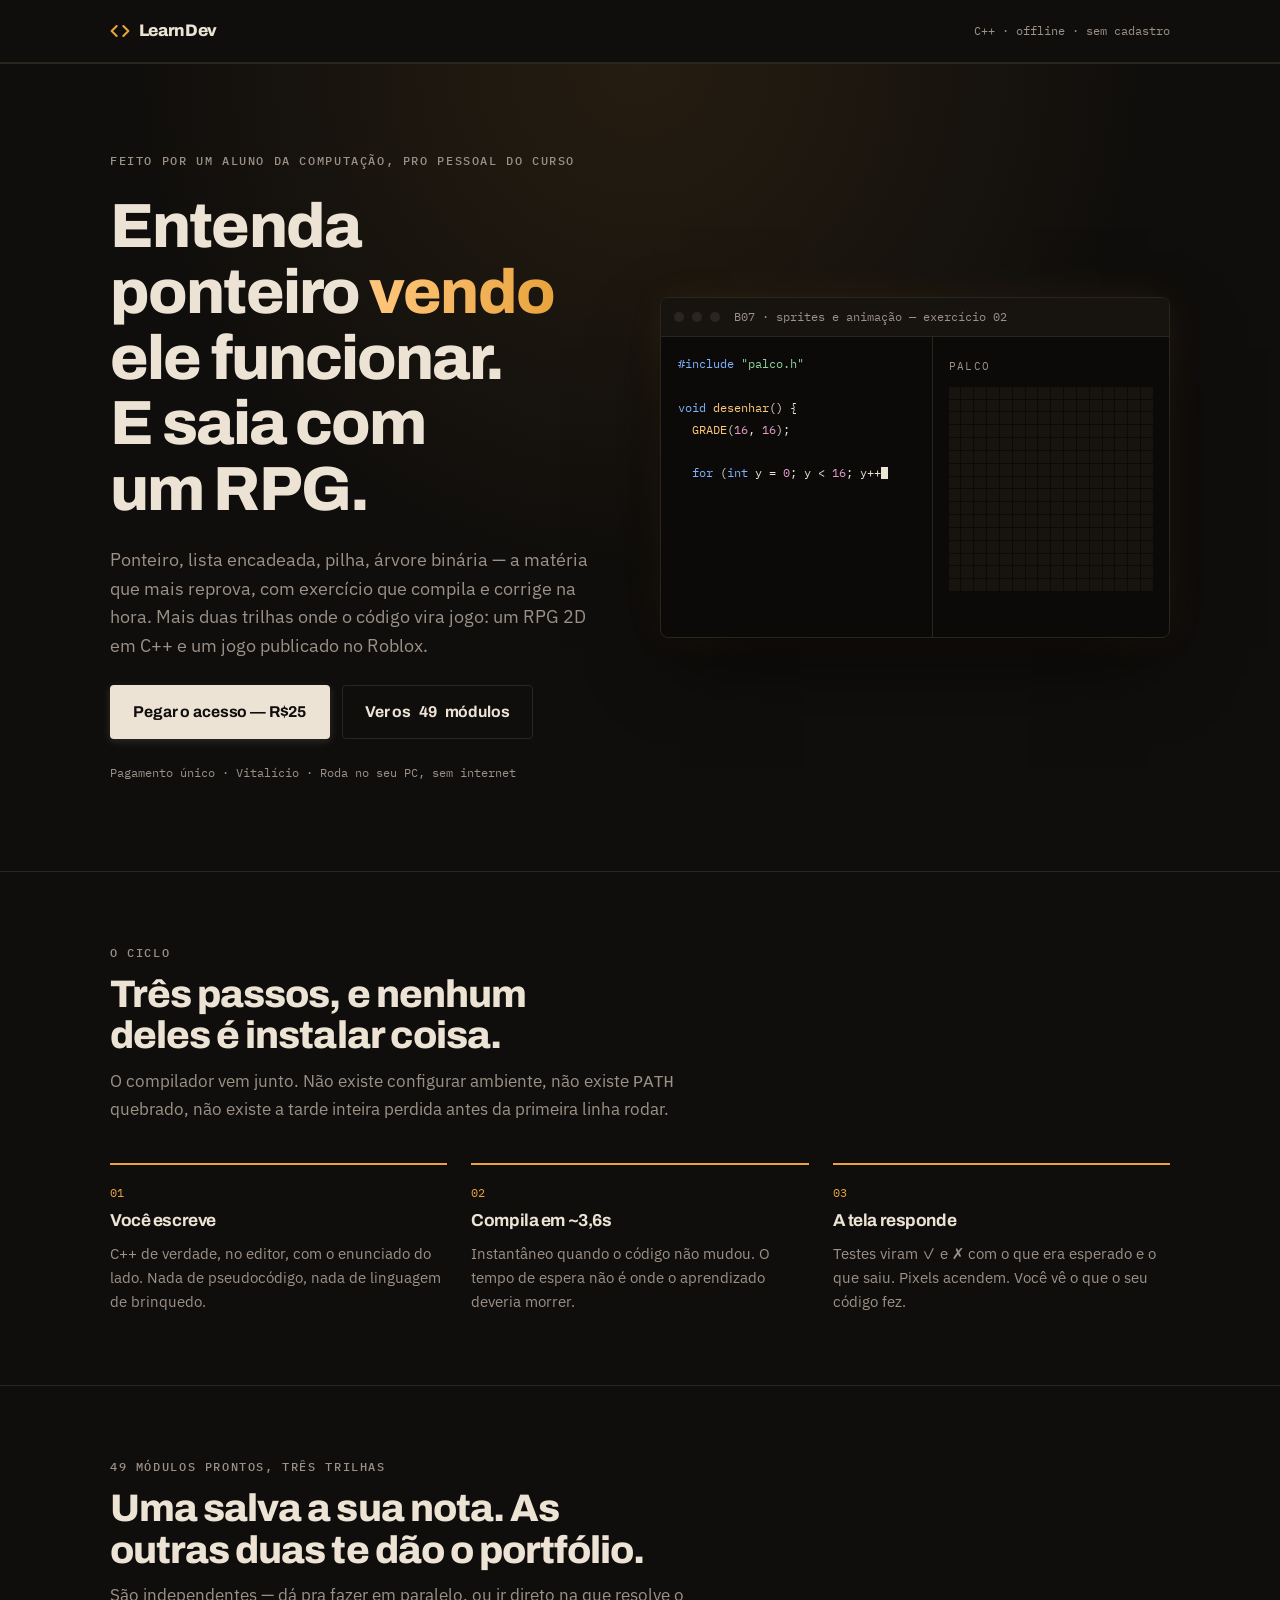
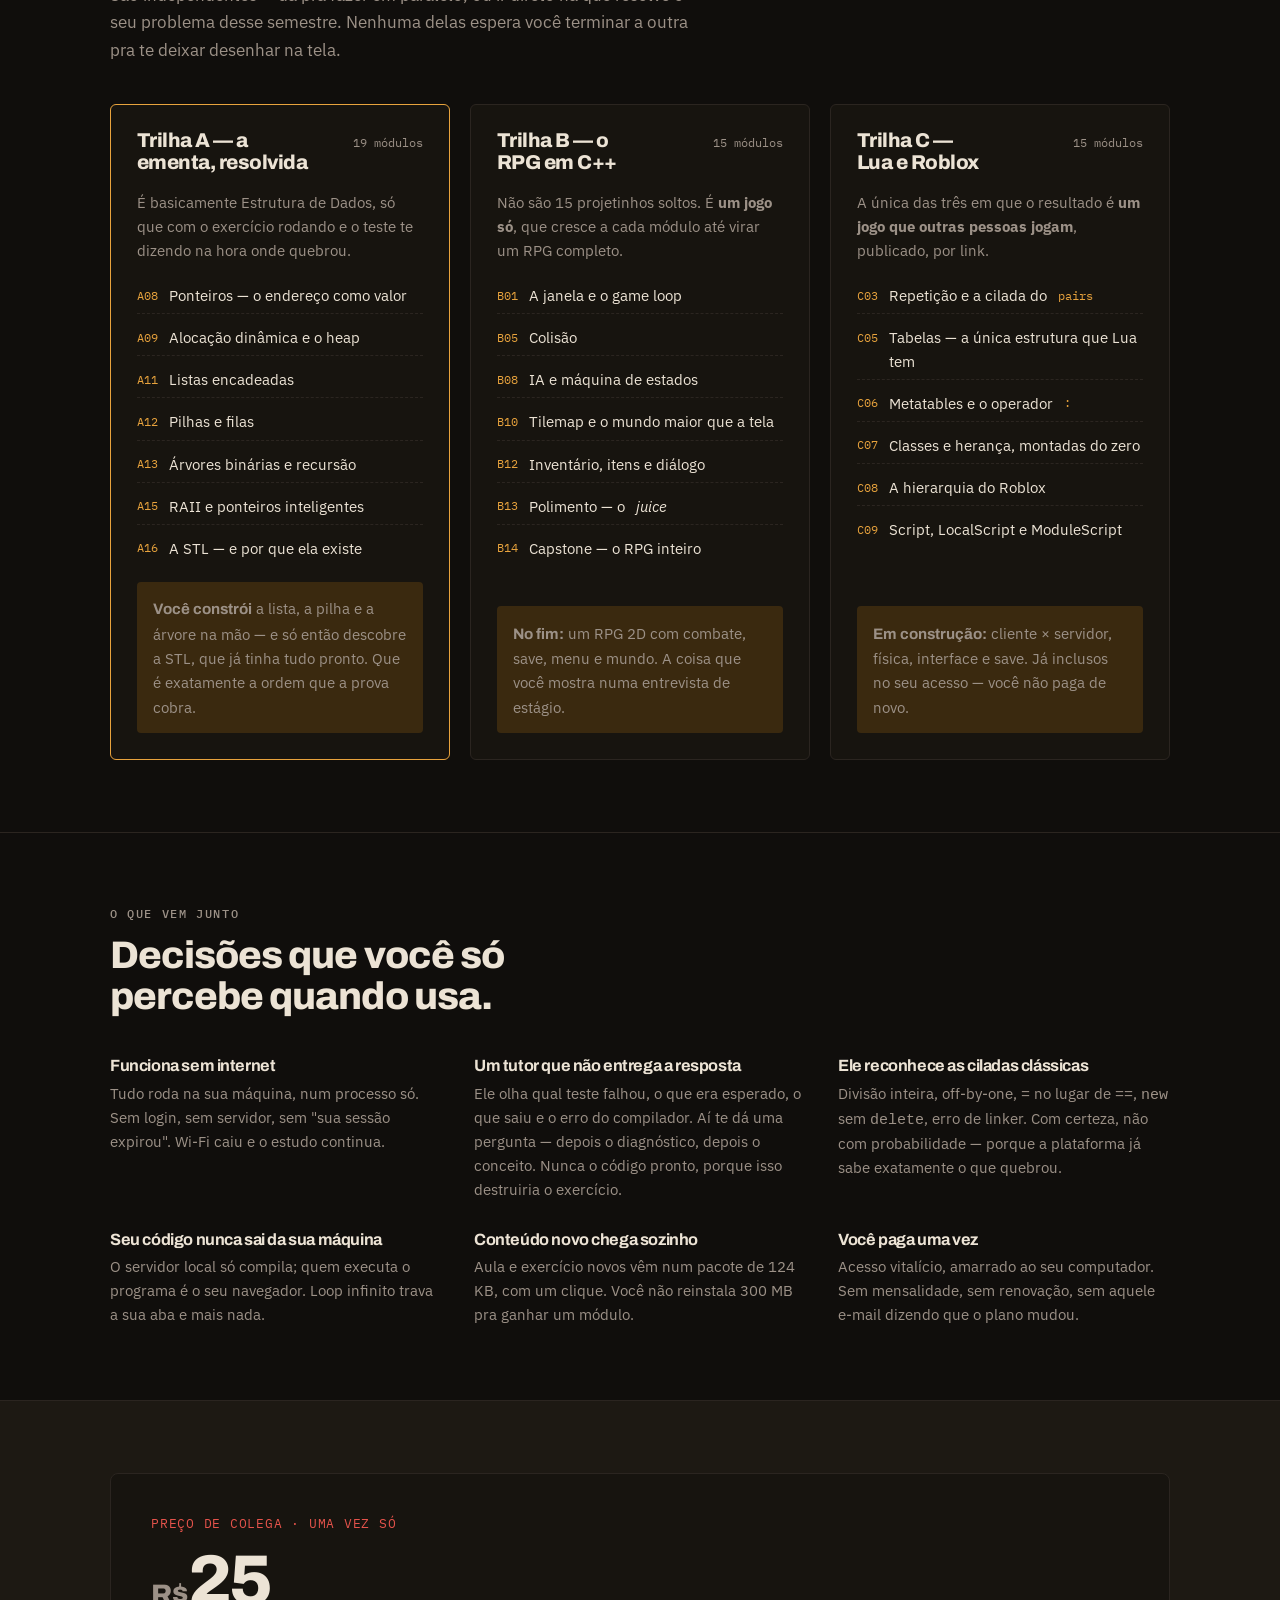
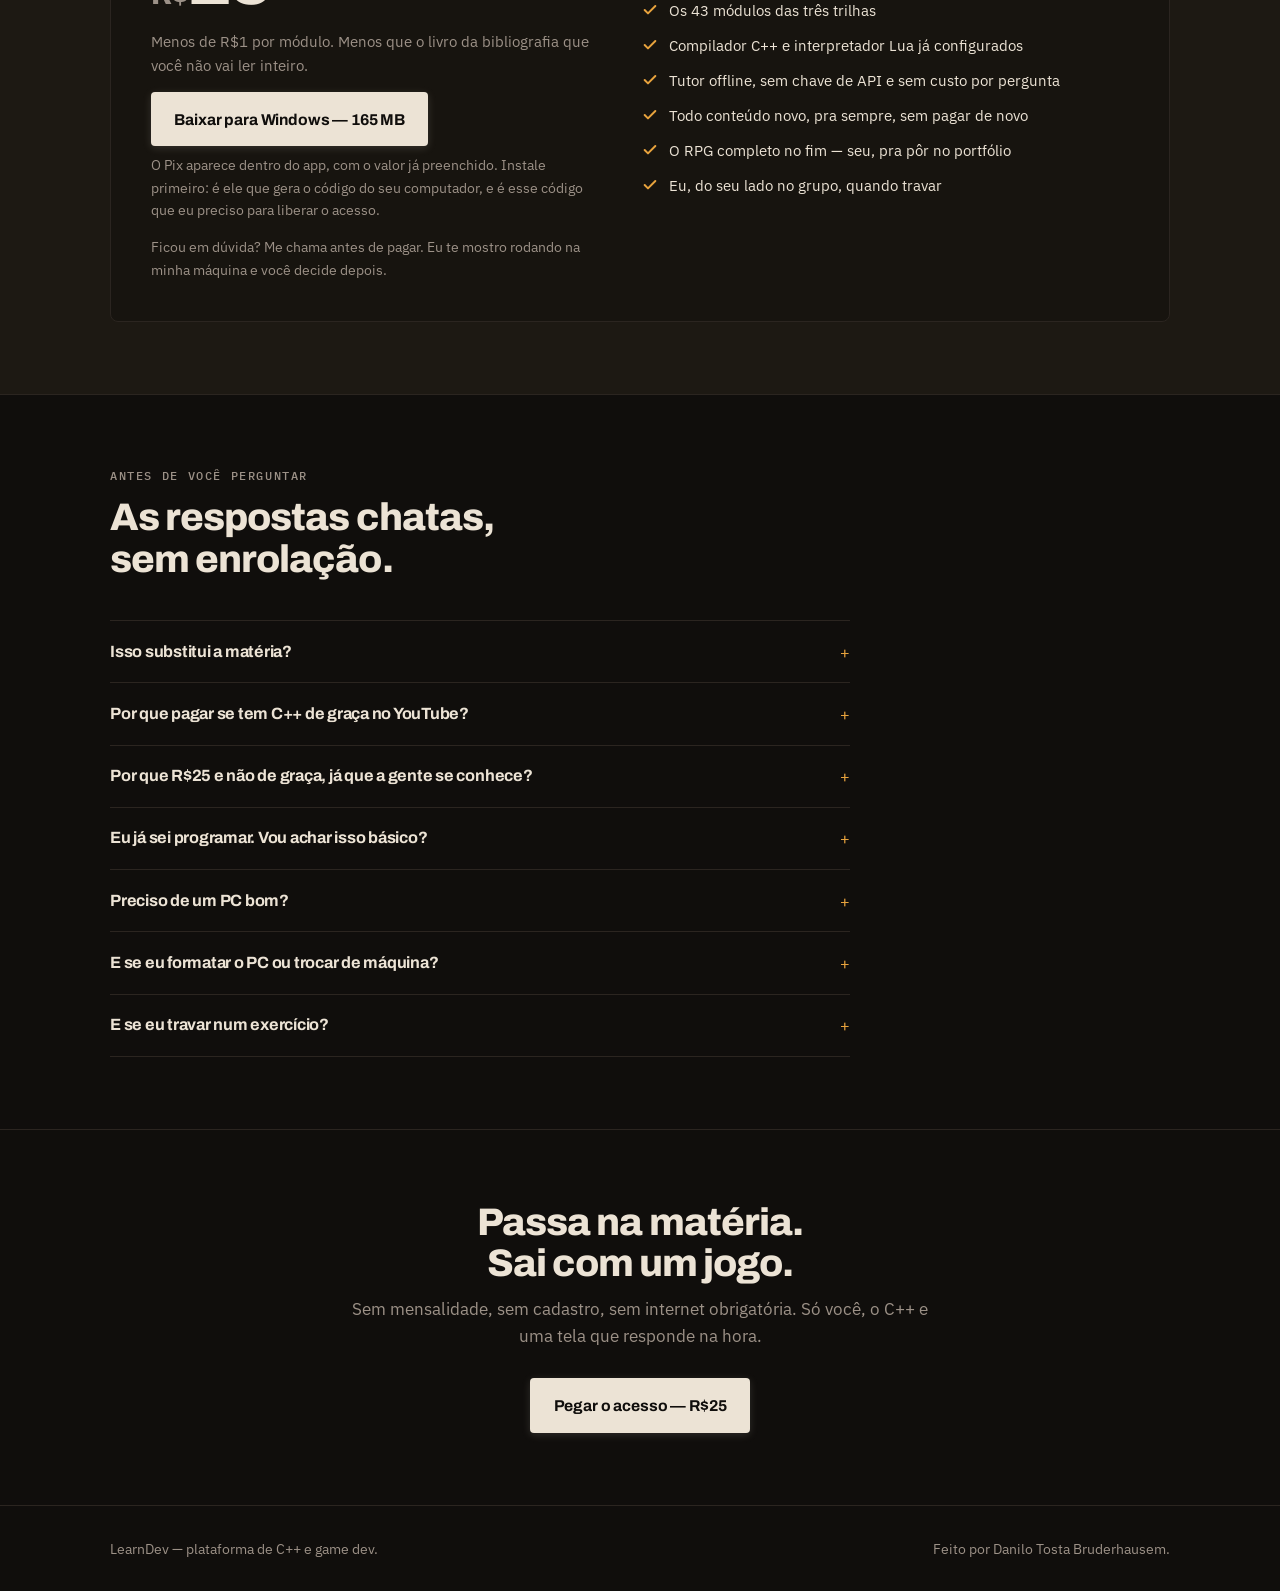
==== index.html @ 277e426b "Conteudo 2026.08.27.1833" ====
<!doctype html>
<html lang="pt-BR">
<head>
<meta charset="utf-8">
<meta name="viewport" content="width=device-width, initial-scale=1">
<meta name="description" content="LearnDev — 49 módulos de C++, game dev e Roblox com exercício que compila e corrige na hora. Roda offline, pagamento único.">
<meta property="og:title" content="LearnDev — C++ que responde na tela">
<meta property="og:description" content="Ponteiro, lista encadeada e árvore com o teste corrigindo na hora. E duas trilhas onde o código vira jogo.">
<meta property="og:type" content="website">
<link rel="icon" href="data:image/svg+xml,<svg xmlns='http://www.w3.org/2000/svg' viewBox='0 0 24 24' fill='none' stroke='%23E8A33D' stroke-width='2.5' stroke-linecap='round' stroke-linejoin='round'><polyline points='16 18 22 12 16 6'/><polyline points='8 6 2 12 8 18'/></svg>">
<title>LearnDev</title>
<link rel="stylesheet" href="https://fonts.googleapis.com/css2?family=Archivo:wght@600;700;800&family=IBM+Plex+Mono:wght@400;500&family=IBM+Plex+Sans:wght@400;500;600&display=swap">

<style>
  :root {
    --ground:      #100E0C;
    --surface:     #17140F;
    --surface-alt: #1D1913;
    --line:        #2B2520;
    --ink:         #ECE3D5;
    --ink-soft:    #9C9187;
    --accent:      #E8A33D;
    --accent-soft: #3A290F;
    --ember:       #E5534B;

    /* A tela é tela nos dois temas — como um bloco de código. */
    --screen:      #0C0A09;
    --screen-2:    #17140F;
    --screen-line: #2B2520;
    --screen-ink:  #ECE3D5;
    --screen-dim:  #9C9187;

    --sans: "IBM Plex Sans", ui-sans-serif, system-ui, -apple-system, sans-serif;
    --display: "Archivo", "IBM Plex Sans", ui-sans-serif, system-ui, sans-serif;
    --mono: "IBM Plex Mono", ui-monospace, "SF Mono", Menlo, Consolas, monospace;

    --pad: clamp(1.25rem, 4vw, 2.5rem);
    --wrap: 1140px;
  }

  * { box-sizing: border-box; }

  body {
    margin: 0;
    background: var(--ground);
    color: var(--ink);
    font-family: var(--sans);
    font-size: 17px;
    line-height: 1.6;
    -webkit-font-smoothing: antialiased;
  }

  .wrap {
    width: 100%;
    max-width: var(--wrap);
    margin-inline: auto;
    padding-inline: var(--pad);
  }

  h1, h2, h3 {
    font-family: var(--display);
    font-weight: 800;
    letter-spacing: -0.025em;
    text-wrap: balance;
    margin: 0;
    line-height: 1.08;
  }

  p { margin: 0; }

  a { color: inherit; }

  .eyebrow {
    font-family: var(--mono);
    font-size: 0.72rem;
    font-weight: 500;
    letter-spacing: 0.14em;
    text-transform: uppercase;
    color: var(--ink-soft);
  }

  /* ---------- topo ---------- */

  .topo {
    border-bottom: 1px solid var(--line);
    background: var(--ground);
  }
  .topo .wrap {
    display: flex;
    align-items: center;
    justify-content: space-between;
    gap: 1rem;
    padding-block: 1.1rem;
  }
  .marca {
    display: flex;
    align-items: center;
    gap: 0.55rem;
    font-family: var(--display);
    font-weight: 800;
    font-size: 1.05rem;
    letter-spacing: -0.02em;
    text-decoration: none;
  }
  .marca svg { color: var(--accent); flex: none; }
  .topo-nota {
    font-family: var(--mono);
    font-size: 0.75rem;
    color: var(--ink-soft);
  }

  /* ---------- hero ---------- */

  .hero .wrap {
    position: relative;
    z-index: 1;
    display: grid;
    grid-template-columns: minmax(0, 1fr) minmax(0, 1.05fr);
    gap: clamp(2rem, 5vw, 4rem);
    align-items: center;
    padding-block: clamp(3rem, 7vw, 5.5rem);
  }

  .hero-texto { display: flex; flex-direction: column; gap: 1.5rem; }

  .hero {
    position: relative;
    overflow: hidden;
  }
  .hero::before {
    content: '';
    position: absolute;
    top: 0;
    left: 50%;
    transform: translate(-50%, -50%);
    width: 1200px;
    height: 1200px;
    background: radial-gradient(circle, color-mix(in srgb, var(--accent) 10%, transparent) 0%, transparent 60%);
    z-index: 0;
    pointer-events: none;
  }

  .hero h1 {
    font-size: clamp(2.4rem, 5.6vw, 3.9rem);
    line-height: 1.05;
    letter-spacing: -0.03em;
  }
  .hero h1 em {
    font-style: normal;
    background: linear-gradient(to right, #ffc77d, var(--accent));
    -webkit-background-clip: text;
    -webkit-text-fill-color: transparent;
  }
  .hero-sub {
    font-size: 1.12rem;
    color: var(--ink-soft);
    max-width: 46ch;
  }

  .acoes { display: flex; flex-wrap: wrap; gap: 0.75rem; align-items: center; }

  .botao {
    display: inline-flex;
    align-items: center;
    gap: 0.5rem;
    padding: 0.85rem 1.4rem;
    border-radius: 4px;
    border: 1px solid transparent;
    font-family: var(--display);
    font-weight: 700;
    font-size: 0.98rem;
    letter-spacing: -0.01em;
    text-decoration: none;
    cursor: pointer;
    transition: transform 120ms ease, background 120ms ease, border-color 120ms ease;
  }
  .botao:hover { transform: translateY(-1px); }
  .botao:focus-visible { outline: 2px solid var(--accent); outline-offset: 3px; }

  .botao-cheio { 
    background: var(--ink); 
    color: var(--ground); 
    box-shadow: 0 2px 8px color-mix(in srgb, var(--ink) 15%, transparent);
  }
  .botao-cheio:hover { 
    background: var(--accent); 
    color: #fff; 
    box-shadow: 0 6px 20px color-mix(in srgb, var(--accent) 35%, transparent);
    transform: translateY(-2px); 
  }

  .botao-vazio { border-color: var(--line); color: var(--ink); background: transparent; }
  .botao-vazio:hover { border-color: var(--accent); color: var(--accent); }

  .selo {
    font-family: var(--mono);
    font-size: 0.78rem;
    color: var(--ink-soft);
  }

  /* ---------- a tela ---------- */

  .tela {
    background: var(--screen);
    border: 1px solid var(--screen-line);
    border-radius: 8px;
    overflow: hidden;
    box-shadow: 0 30px 80px -20px rgba(0, 0, 0, 0.8), 0 0 40px -10px color-mix(in srgb, var(--accent) 15%, transparent);
  }
  .tela-barra {
    display: flex;
    align-items: center;
    gap: 0.5rem;
    padding: 0.6rem 0.85rem;
    border-bottom: 1px solid var(--screen-line);
    background: var(--screen-2);
  }
  .bolinha { width: 10px; height: 10px; border-radius: 50%; background: var(--screen-line); }
  .tela-nome {
    margin-left: 0.35rem;
    font-family: var(--mono);
    font-size: 0.74rem;
    color: var(--screen-dim);
  }

  .tela-corpo {
    display: grid;
    grid-template-columns: minmax(0, 1.15fr) minmax(0, 1fr);
  }
  .painel-codigo {
    padding: 1rem 1.1rem;
    border-right: 1px solid var(--screen-line);
    min-height: 300px;
  }
  #codigo {
    margin: 0;
    font-family: var(--mono);
    font-size: 0.78rem;
    line-height: 1.75;
    color: var(--screen-ink);
    white-space: pre-wrap;
    word-break: break-word;
  }
  #codigo .kw  { color: #7FB3FF; }
  #codigo .fn  { color: #FFC97A; }
  #codigo .str { color: #8FD69B; }
  #codigo .cm  { color: var(--screen-dim); }
  #codigo .num { color: #E39BC9; }

  .cursor {
    display: inline-block;
    width: 7px;
    height: 1em;
    vertical-align: -0.15em;
    background: var(--screen-ink);
    animation: pisca 1s steps(2) infinite;
  }
  @keyframes pisca { 0%, 50% { opacity: 1; } 50.1%, 100% { opacity: 0; } }

  .painel-palco {
    padding: 1rem;
    display: flex;
    flex-direction: column;
    gap: 0.7rem;
    align-items: center;
    justify-content: center;
  }
  .palco-rotulo {
    font-family: var(--mono);
    font-size: 0.68rem;
    letter-spacing: 0.12em;
    text-transform: uppercase;
    color: var(--screen-dim);
    align-self: flex-start;
  }
  #grade {
    display: grid;
    grid-template-columns: repeat(16, 1fr);
    gap: 1px;
    width: 100%;
    max-width: 232px;
    aspect-ratio: 1;
  }
  #grade i {
    background: var(--screen-2);
    border-radius: 1px;
    transition: background 180ms ease;
  }
  .status {
    align-self: flex-start;
    font-family: var(--mono);
    font-size: 0.72rem;
    color: var(--screen-dim);
    min-height: 1.2em;
  }
  .status b { color: #8FD69B; font-weight: 500; }

  /* ---------- seções ---------- */

  section { border-top: 1px solid var(--line); }
  .bloco { padding-block: clamp(3rem, 6vw, 4.5rem); }
  .cabeca { display: flex; flex-direction: column; gap: 0.7rem; max-width: 60ch; margin-bottom: 2.5rem; }
  .cabeca h2 { font-size: clamp(1.7rem, 3.4vw, 2.4rem); }
  .cabeca p { color: var(--ink-soft); }

  /* passos — é uma sequência de verdade, por isso numerada */
  .passos {
    display: grid;
    grid-template-columns: repeat(auto-fit, minmax(230px, 1fr));
    gap: 1.5rem;
    counter-reset: passo;
  }
  .passo {
    display: flex;
    flex-direction: column;
    gap: 0.6rem;
    padding-top: 1.1rem;
    border-top: 2px solid var(--accent);
  }
  .passo::before {
    counter-increment: passo;
    content: counter(passo, decimal-leading-zero);
    font-family: var(--mono);
    font-size: 0.78rem;
    color: var(--accent);
  }
  .passo h3 { font-size: 1.08rem; font-weight: 700; }
  .passo p { color: var(--ink-soft); font-size: 0.95rem; }

  /* trilhas */
  .trilhas { display: grid; grid-template-columns: repeat(auto-fit, minmax(300px, 1fr)); gap: 1.25rem; }
  .trilha {
    background: var(--surface);
    border: 1px solid var(--line);
    border-radius: 6px;
    padding: 1.6rem;
    display: flex;
    flex-direction: column;
    gap: 1rem;
  }
  .trilha.destaque { border-color: var(--accent); }
  .trilha-topo { display: flex; align-items: baseline; justify-content: space-between; gap: 1rem; }
  .trilha h3 { font-size: 1.25rem; }
  .trilha-conta { font-family: var(--mono); font-size: 0.76rem; color: var(--ink-soft); white-space: nowrap; }
  .trilha > p { color: var(--ink-soft); font-size: 0.95rem; }
  .modulos { list-style: none; margin: 0; padding: 0; display: flex; flex-direction: column; gap: 0.4rem; }
  .modulos li {
    display: flex;
    gap: 0.7rem;
    font-size: 0.92rem;
    padding-block: 0.35rem;
    border-bottom: 1px dashed var(--line);
  }
  .modulos li:last-child { border-bottom: 0; }
  .modulos code {
    font-family: var(--mono);
    font-size: 0.78rem;
    color: var(--accent);
    flex: none;
    padding-top: 0.12em;
  }
  .remate {
    margin-top: auto;
    padding: 0.9rem 1rem;
    background: var(--accent-soft);
    border-radius: 4px;
    font-size: 0.9rem;
  }
  .remate strong { font-family: var(--display); }

  /* recursos */
  .recursos { display: grid; grid-template-columns: repeat(auto-fit, minmax(260px, 1fr)); gap: 1.75rem 2rem; }
  .recurso { display: flex; flex-direction: column; gap: 0.45rem; }
  .recurso h3 { font-size: 1.02rem; font-weight: 700; }
  .recurso p { color: var(--ink-soft); font-size: 0.94rem; }

  /* preço */
  .preco-bloco { background: var(--surface-alt); }
  .preco-caixa {
    display: grid;
    grid-template-columns: minmax(0, 1fr) minmax(0, 1.1fr);
    gap: clamp(1.5rem, 4vw, 3rem);
    align-items: center;
    background: var(--surface);
    border: 1px solid var(--line);
    border-radius: 8px;
    padding: clamp(1.5rem, 4vw, 2.5rem);
  }
  .valor { display: flex; flex-direction: column; gap: 0.9rem; }
  .valor .cifra {
    font-family: var(--display);
    font-weight: 800;
    font-size: clamp(3rem, 8vw, 4.4rem);
    line-height: 0.95;
    letter-spacing: -0.04em;
    font-variant-numeric: tabular-nums;
  }
  .valor .cifra span { font-size: 0.4em; color: var(--ink-soft); letter-spacing: 0; }
  .valor .uma-vez { color: var(--ember); font-family: var(--mono); font-size: 0.8rem; letter-spacing: 0.06em; text-transform: uppercase; }
  .inclui { list-style: none; margin: 0; padding: 0; display: flex; flex-direction: column; gap: 0.65rem; }
  .inclui li { display: flex; gap: 0.7rem; font-size: 0.96rem; align-items: flex-start; }
  .inclui svg { flex: none; color: var(--accent); margin-top: 0.28em; }

  /* faq */
  .faq { display: flex; flex-direction: column; gap: 0; max-width: 74ch; }
  details {
    border-bottom: 1px solid var(--line);
    padding-block: 1.1rem;
  }
  details:first-of-type { border-top: 1px solid var(--line); }
  summary {
    cursor: pointer;
    list-style: none;
    font-family: var(--display);
    font-weight: 700;
    font-size: 1.02rem;
    letter-spacing: -0.015em;
    display: flex;
    justify-content: space-between;
    gap: 1rem;
    align-items: center;
  }
  summary::-webkit-details-marker { display: none; }
  summary::after {
    content: "+";
    font-family: var(--mono);
    font-weight: 400;
    color: var(--accent);
    flex: none;
  }
  details[open] summary::after { content: "–"; }
  details p { color: var(--ink-soft); font-size: 0.96rem; margin-top: 0.7rem; max-width: 66ch; }
  summary:focus-visible { outline: 2px solid var(--accent); outline-offset: 3px; }

  /* fechamento */
  .fechamento { text-align: center; }
  .fechamento .cabeca { margin-inline: auto; align-items: center; text-align: center; margin-bottom: 1.75rem; }
  .fechamento .acoes { justify-content: center; }

  footer {
    border-top: 1px solid var(--line);
    padding-block: 2rem;
    color: var(--ink-soft);
    font-size: 0.86rem;
  }
  footer .wrap { display: flex; flex-wrap: wrap; gap: 0.75rem 1.5rem; justify-content: space-between; }

  @media (max-width: 900px) {
    .hero .wrap { grid-template-columns: 1fr; }
    .preco-caixa { grid-template-columns: 1fr; }
  }
  @media (max-width: 560px) {
    .tela-corpo { grid-template-columns: 1fr; }
    .painel-codigo { border-right: 0; border-bottom: 1px solid var(--screen-line); min-height: 0; }
  }

  @media (prefers-reduced-motion: reduce) {
    *, *::before, *::after { animation-duration: 0.001ms !important; transition-duration: 0.001ms !important; }
  }
</style>
</head>
<body>
<header class="topo">
  <div class="wrap">
    <a class="marca" href="#topo">
      <svg viewBox="0 0 24 24" width="20" height="20" fill="none" stroke="currentColor" stroke-width="2.5" stroke-linecap="round" stroke-linejoin="round" aria-hidden="true">
        <polyline points="16 18 22 12 16 6"></polyline>
        <polyline points="8 6 2 12 8 18"></polyline>
      </svg>
      LearnDev
    </a>
    <span class="topo-nota">C++ · offline · sem cadastro</span>

  </div>
</header>

<main>

  <section class="hero">
    <div class="wrap">
      <div class="hero-texto">
        <span class="eyebrow">Feito por um aluno da computação, pro pessoal do curso</span>
        <h1>Entenda ponteiro <em>vendo</em> ele funcionar. E saia com um RPG.</h1>
        <p class="hero-sub">
          Ponteiro, lista encadeada, pilha, árvore binária — a matéria que mais
          reprova, com exercício que compila e corrige na hora. Mais duas trilhas
          onde o código vira jogo: um RPG 2D em C++ e um jogo publicado no Roblox.
        </p>
        <div class="acoes">
          <a class="botao botao-cheio" href="#preco">Pegar o acesso — R$25</a>
          <a class="botao botao-vazio" href="#trilhas">Ver os <span data-conta="total">49</span> módulos</a>
        </div>
        <span class="selo">Pagamento único · Vitalício · Roda no seu PC, sem internet</span>
      </div>

      <div class="tela" role="img" aria-label="Demonstração: um trecho de código C++ à esquerda desenha um coração numa grade de pixels à direita.">
        <div class="tela-barra">
          <span class="bolinha"></span><span class="bolinha"></span><span class="bolinha"></span>
          <span class="tela-nome">B07 · sprites e animação — exercício 02</span>
        </div>
        <div class="tela-corpo">
          <div class="painel-codigo"><pre id="codigo"></pre></div>
          <div class="painel-palco">
            <span class="palco-rotulo">Palco</span>
            <div id="grade" aria-hidden="true"></div>
            <div class="status" id="status"></div>
          </div>
        </div>
      </div>
    </div>
  </section>

  <section>
    <div class="wrap bloco">
      <div class="cabeca">
        <span class="eyebrow">O ciclo</span>
        <h2>Três passos, e nenhum deles é instalar coisa.</h2>
        <p>
          O compilador vem junto. Não existe configurar ambiente, não existe
          <code>PATH</code> quebrado, não existe a tarde inteira perdida antes da
          primeira linha rodar.
        </p>
      </div>
      <div class="passos">
        <div class="passo">
          <h3>Você escreve</h3>
          <p>C++ de verdade, no editor, com o enunciado do lado. Nada de pseudocódigo, nada de linguagem de brinquedo.</p>
        </div>
        <div class="passo">
          <h3>Compila em ~3,6s</h3>
          <p>Instantâneo quando o código não mudou. O tempo de espera não é onde o aprendizado deveria morrer.</p>
        </div>
        <div class="passo">
          <h3>A tela responde</h3>
          <p>Testes viram ✓ e ✗ com o que era esperado e o que saiu. Pixels acendem. Você vê o que o seu código fez.</p>
        </div>
      </div>
    </div>
  </section>

  <section id="trilhas">
    <div class="wrap bloco">
      <div class="cabeca">
        <span class="eyebrow"><span data-conta="total">49</span> módulos prontos, <span data-conta="trilhas">três</span> trilhas</span>
        <h2>Uma salva a sua nota. As outras duas te dão o portfólio.</h2>
        <p>
          São independentes — dá pra fazer em paralelo, ou ir direto na que resolve
          o seu problema desse semestre. Nenhuma delas espera você terminar a outra
          pra te deixar desenhar na tela.
        </p>
      </div>
      <div class="trilhas">

        <div class="trilha destaque">
          <div class="trilha-topo">
            <h3>Trilha A — a ementa, resolvida</h3>
            <span class="trilha-conta"><span data-conta="cpp">19</span> módulos</span>
          </div>
          <p>É basicamente Estrutura de Dados, só que com o exercício rodando e o teste te dizendo na hora onde quebrou.</p>
          <ul class="modulos">
            <li><code>A08</code> Ponteiros — o endereço como valor</li>
            <li><code>A09</code> Alocação dinâmica e o heap</li>
            <li><code>A11</code> Listas encadeadas</li>
            <li><code>A12</code> Pilhas e filas</li>
            <li><code>A13</code> Árvores binárias e recursão</li>
            <li><code>A15</code> RAII e ponteiros inteligentes</li>
            <li><code>A16</code> A STL — e por que ela existe</li>
          </ul>
          <p class="remate"><strong>Você constrói</strong> a lista, a pilha e a árvore na mão — e só então descobre a STL, que já tinha tudo pronto. Que é exatamente a ordem que a prova cobra.</p>
        </div>

        <div class="trilha">
          <div class="trilha-topo">
            <h3>Trilha B — o RPG em C++</h3>
            <span class="trilha-conta"><span data-conta="gamedev">15</span> módulos</span>
          </div>
          <p>Não são 15 projetinhos soltos. É <strong>um jogo só</strong>, que cresce a cada módulo até virar um RPG completo.</p>
          <ul class="modulos">
            <li><code>B01</code> A janela e o game loop</li>
            <li><code>B05</code> Colisão</li>
            <li><code>B08</code> IA e máquina de estados</li>
            <li><code>B10</code> Tilemap e o mundo maior que a tela</li>
            <li><code>B12</code> Inventário, itens e diálogo</li>
            <li><code>B13</code> Polimento — o <em>juice</em></li>
            <li><code>B14</code> Capstone — o RPG inteiro</li>
          </ul>
          <p class="remate"><strong>No fim:</strong> um RPG 2D com combate, save, menu e mundo. A coisa que você mostra numa entrevista de estágio.</p>
        </div>

        <div class="trilha">
          <div class="trilha-topo">
            <h3>Trilha C — Lua e Roblox</h3>
            <span class="trilha-conta"><span data-conta="roblox">15</span> módulos</span>
          </div>
          <p>A única das três em que o resultado é <strong>um jogo que outras pessoas jogam</strong>, publicado, por link.</p>
          <ul class="modulos">
            <li><code>C03</code> Repetição e a cilada do <code>pairs</code></li>
            <li><code>C05</code> Tabelas — a única estrutura que Lua tem</li>
            <li><code>C06</code> Metatables e o operador <code>:</code></li>
            <li><code>C07</code> Classes e herança, montadas do zero</li>
            <li><code>C08</code> A hierarquia do Roblox</li>
            <li><code>C09</code> Script, LocalScript e ModuleScript</li>
          </ul>
          <p class="remate"><strong>Em construção:</strong> cliente × servidor, física, interface e save. Já inclusos no seu acesso — você não paga de novo.</p>
        </div>

      </div>
    </div>
  </section>

  <section>
    <div class="wrap bloco">
      <div class="cabeca">
        <span class="eyebrow">O que vem junto</span>
        <h2>Decisões que você só percebe quando usa.</h2>
      </div>
      <div class="recursos">
        <div class="recurso">
          <h3>Funciona sem internet</h3>
          <p>Tudo roda na sua máquina, num processo só. Sem login, sem servidor, sem "sua sessão expirou". Wi-Fi caiu e o estudo continua.</p>
        </div>
        <div class="recurso">
          <h3>Um tutor que não entrega a resposta</h3>
          <p>Ele olha qual teste falhou, o que era esperado, o que saiu e o erro do compilador. Aí te dá uma pergunta — depois o diagnóstico, depois o conceito. Nunca o código pronto, porque isso destruiria o exercício.</p>
        </div>
        <div class="recurso">
          <h3>Ele reconhece as ciladas clássicas</h3>
          <p>Divisão inteira, off-by-one, <code>=</code> no lugar de <code>==</code>, <code>new</code> sem <code>delete</code>, erro de linker. Com certeza, não com probabilidade — porque a plataforma já sabe exatamente o que quebrou.</p>
        </div>
        <div class="recurso">
          <h3>Seu código nunca sai da sua máquina</h3>
          <p>O servidor local só compila; quem executa o programa é o seu navegador. Loop infinito trava a sua aba e mais nada.</p>
        </div>
        <div class="recurso">
          <h3>Conteúdo novo chega sozinho</h3>
          <p>Aula e exercício novos vêm num pacote de 124 KB, com um clique. Você não reinstala 300 MB pra ganhar um módulo.</p>
        </div>
        <div class="recurso">
          <h3>Você paga uma vez</h3>
          <p>Acesso vitalício, amarrado ao seu computador. Sem mensalidade, sem renovação, sem aquele e-mail dizendo que o plano mudou.</p>
        </div>
      </div>
    </div>
  </section>

  <section class="preco-bloco" id="preco">
    <div class="wrap bloco">
      <div class="preco-caixa">
        <div class="valor">
          <span class="uma-vez">Preço de colega · uma vez só</span>
          <span class="cifra"><span>R$</span>25</span>
          <p style="color: var(--ink-soft); font-size: 0.94rem;">
            Menos de R$1 por módulo. Menos que o livro da bibliografia
            que você não vai ler inteiro.
          </p>
          <a class="botao botao-cheio" href="https://github.com/bruderhausen/learndev-app/releases/latest/download/learndev-instalador.exe" style="align-self: flex-start;">Baixar para Windows — 165 MB</a>
            <p style="font-size: 0.88rem; color: var(--ink-soft); margin-top: -0.4rem;">
              O Pix aparece dentro do app, com o valor já preenchido. Instale
              primeiro: é ele que gera o código do seu computador, e é esse
              código que eu preciso para liberar o acesso.
            </p>
          <p style="font-size: 0.88rem; color: var(--ink-soft);">
            Ficou em dúvida? Me chama antes de pagar. Eu te mostro rodando na
            minha máquina e você decide depois.
          </p>
        </div>
        <ul class="inclui">
          <li><svg width="16" height="16" viewBox="0 0 24 24" fill="none" stroke="currentColor" stroke-width="3" stroke-linecap="round" stroke-linejoin="round"><polyline points="20 6 9 17 4 12"></polyline></svg> Os 43 módulos das três trilhas</li>
          <li><svg width="16" height="16" viewBox="0 0 24 24" fill="none" stroke="currentColor" stroke-width="3" stroke-linecap="round" stroke-linejoin="round"><polyline points="20 6 9 17 4 12"></polyline></svg> Compilador C++ e interpretador Lua já configurados</li>
          <li><svg width="16" height="16" viewBox="0 0 24 24" fill="none" stroke="currentColor" stroke-width="3" stroke-linecap="round" stroke-linejoin="round"><polyline points="20 6 9 17 4 12"></polyline></svg> Tutor offline, sem chave de API e sem custo por pergunta</li>
          <li><svg width="16" height="16" viewBox="0 0 24 24" fill="none" stroke="currentColor" stroke-width="3" stroke-linecap="round" stroke-linejoin="round"><polyline points="20 6 9 17 4 12"></polyline></svg> Todo conteúdo novo, pra sempre, sem pagar de novo</li>
          <li><svg width="16" height="16" viewBox="0 0 24 24" fill="none" stroke="currentColor" stroke-width="3" stroke-linecap="round" stroke-linejoin="round"><polyline points="20 6 9 17 4 12"></polyline></svg> O RPG completo no fim — seu, pra pôr no portfólio</li>
          <li><svg width="16" height="16" viewBox="0 0 24 24" fill="none" stroke="currentColor" stroke-width="3" stroke-linecap="round" stroke-linejoin="round"><polyline points="20 6 9 17 4 12"></polyline></svg> Eu, do seu lado no grupo, quando travar</li>
        </ul>
      </div>
    </div>
  </section>

  <section>
    <div class="wrap bloco">
      <div class="cabeca">
        <span class="eyebrow">Antes de você perguntar</span>
        <h2>As respostas chatas, sem enrolação.</h2>
      </div>
      <div class="faq">
        <details>
          <summary>Isso substitui a matéria?</summary>
          <p>Não, e nem tenta. O professor te explica o conceito; aqui você senta e <em>faz</em>, com o compilador respondendo em 3 segundos e o teste apontando onde quebrou. É a parte que normalmente você faria sozinho às 2 da manhã, sem saber por que não compila.</p>
        </details>
        <details>
          <summary>Por que pagar se tem C++ de graça no YouTube?</summary>
          <p>Tem, e é bom. O que não tem lá é exercício que corrige sozinho, compilador já configurado e uma ordem que alguém pensou do começo ao fim. Vídeo te mostra alguém programando — e assistir alguém programar dá exatamente a mesma sensação de estar aprendendo, sem o aprendizado. Aqui quem digita é você.</p>
        </details>
        <details>
          <summary>Por que R$25 e não de graça, já que a gente se conhece?</summary>
          <p>Porque isso levou meses. São <span data-conta="total">49</span> módulos escritos, um compilador embutido, um tutor que funciona offline e um instalador que só funciona. Preço de colega é R$25; o preço de verdade de uma coisa desse tamanho é outro. E, sendo honesto: o que é de graça ninguém abre no dia seguinte.</p>
        </details>
        <details>
          <summary>Eu já sei programar. Vou achar isso básico?</summary>
          <p>A Trilha A vai até RAII, ponteiros inteligentes, herança, templates e lambdas — e termina num projeto de verdade, não num exercício de livro. E se você já manda bem em C++, pule direto pra Trilha B: em 15 módulos você sai com um RPG 2D completo, que é bem mais do que a maioria tem pra mostrar num processo de estágio.</p>
        </details>
        <details>
          <summary>Preciso de um PC bom?</summary>
          <p>Não. Roda em Windows, num processo só, e a compilação leva cerca de 3,6 segundos — instantâneo quando o código não mudou. Sem placa de vídeo, sem Docker, sem máquina virtual. E funciona sem internet, então o Wi-Fi da faculdade não te atrapalha.</p>
        </details>
        <details>
          <summary>E se eu formatar o PC ou trocar de máquina?</summary>
          <p>O acesso é amarrado ao computador, mas quem libera as máquinas sou eu. Trocou de PC, me chama e eu libero a nova no mesmo dia. Você comprou o acesso, não o hardware.</p>
        </details>
        <details>
          <summary>E se eu travar num exercício?</summary>
          <p>Primeiro o tutor embutido: ele olha qual teste falhou, o que era esperado, o que saiu e o erro do compilador, e te dá uma pergunta antes de dar qualquer resposta. Se mesmo assim travar, me chama. Estou no mesmo curso que você.</p>
        </details>
      </div>
    </div>
  </section>

  <section class="fechamento">
    <div class="wrap bloco">
      <div class="cabeca">
        <h2>Passa na matéria. Sai com um jogo.</h2>
        <p>Sem mensalidade, sem cadastro, sem internet obrigatória. Só você, o C++ e uma tela que responde na hora.</p>
      </div>
      <div class="acoes">
        <a class="botao botao-cheio" href="#preco">Pegar o acesso — R$25</a>
      </div>
    </div>
  </section>

</main>

<footer>
  <div class="wrap">
    <span>LearnDev — plataforma de C++ e game dev.</span>
    <span>Feito por Danilo Tosta Bruderhausem.</span>
  </div>
</footer>

<script>
(function () {
  var alvo = document.getElementById('codigo');
  var grade = document.getElementById('grade');
  var status = document.getElementById('status');
  if (!alvo || !grade || !status) return;

  var N = 16;
  var celulas = [];
  for (var i = 0; i < N * N; i++) {
    var c = document.createElement('i');
    grade.appendChild(c);
    celulas.push(c);
  }

  // Um coração 16x16, desenhado como máscara.
  var mascara = [
    "0000000000000000",
    "0001100001100000",
    "0011110011110000",
    "0111111111111000",
    "0111111111111000",
    "0111111111111000",
    "0011111111110000",
    "0001111111100000",
    "0000111111000000",
    "0000011110000000",
    "0000001100000000",
    "0000000000000000",
    "0000000000000000",
    "0000000000000000",
    "0000000000000000",
    "0000000000000000"
  ];

  var linhas = [
    { t: '#include "palco.h"', c: 'cm' },
    { t: '', c: '' },
    { t: 'void desenhar() {', c: '' },
    { t: '  GRADE(16, 16);', c: '' },
    { t: '', c: '' },
    { t: '  for (int y = 0; y < 16; y++)', c: '' },
    { t: '    for (int x = 0; x < 16; x++)', c: '' },
    { t: '      if (dentroDoCoracao(x, y))', c: '' },
    { t: '        PINTAR(x, y, VERMELHO);', c: '' },
    { t: '}', c: '' }
  ];

  var texto = linhas.map(function (l) { return l.t; }).join('\n');

  function pinta(s) {
    return s
      .replace(/&/g, '&amp;').replace(/</g, '&lt;').replace(/>/g, '&gt;')
      .replace(/(#include|void|for|int|if)\b/g, '<span class="kw">$1</span>')
      .replace(/\b(GRADE|PINTAR|desenhar|dentroDoCoracao)\b/g, '<span class="fn">$1</span>')
      .replace(/(&quot;palco.h&quot;|"palco\.h")/g, '<span class="str">$1</span>')
      .replace(/\b(16|0|VERMELHO)\b/g, '<span class="num">$1</span>');
  }

  var reduzido = window.matchMedia('(prefers-reduced-motion: reduce)').matches;

  function limpa() {
    for (var i = 0; i < celulas.length; i++) celulas[i].style.background = '';
  }

  function acende(aoTerminar) {
    var pontos = [];
    for (var y = 0; y < N; y++) {
      for (var x = 0; x < N; x++) {
        if (mascara[y][x] === '1') pontos.push(y * N + x);
      }
    }
    var i = 0;
    (function proximo() {
      if (i >= pontos.length) {
        status.innerHTML = '<b>✓ 3 de 3 testes passaram</b>';
        if (aoTerminar) setTimeout(aoTerminar, 2600);
        return;
      }
      var lote = reduzido ? pontos.length : 4;
      for (var k = 0; k < lote && i < pontos.length; k++, i++) {
        celulas[pontos[i]].style.background = '#E5534B';
      }
      setTimeout(proximo, reduzido ? 0 : 22);
    })();
  }

  function digita(aoTerminar) {
    var i = 0;
    status.textContent = '';
    limpa();
    (function proximo() {
      if (i > texto.length) {
        status.textContent = 'compilando…';
        setTimeout(function () {
          status.textContent = 'executando';
          acende(aoTerminar);
        }, 900);
        return;
      }
      alvo.innerHTML = pinta(texto.slice(0, i)) + '<span class="cursor"></span>';
      i += reduzido ? texto.length : 1;
      setTimeout(proximo, reduzido ? 0 : 22);
    })();
  }

  function ciclo() { digita(ciclo); }

  var observador = new IntersectionObserver(function (entradas) {
    if (entradas[0].isIntersecting) {
      observador.disconnect();
      ciclo();
    }
  }, { threshold: 0.25 });
  observador.observe(grade);
})();
</script>
</body>
</html>
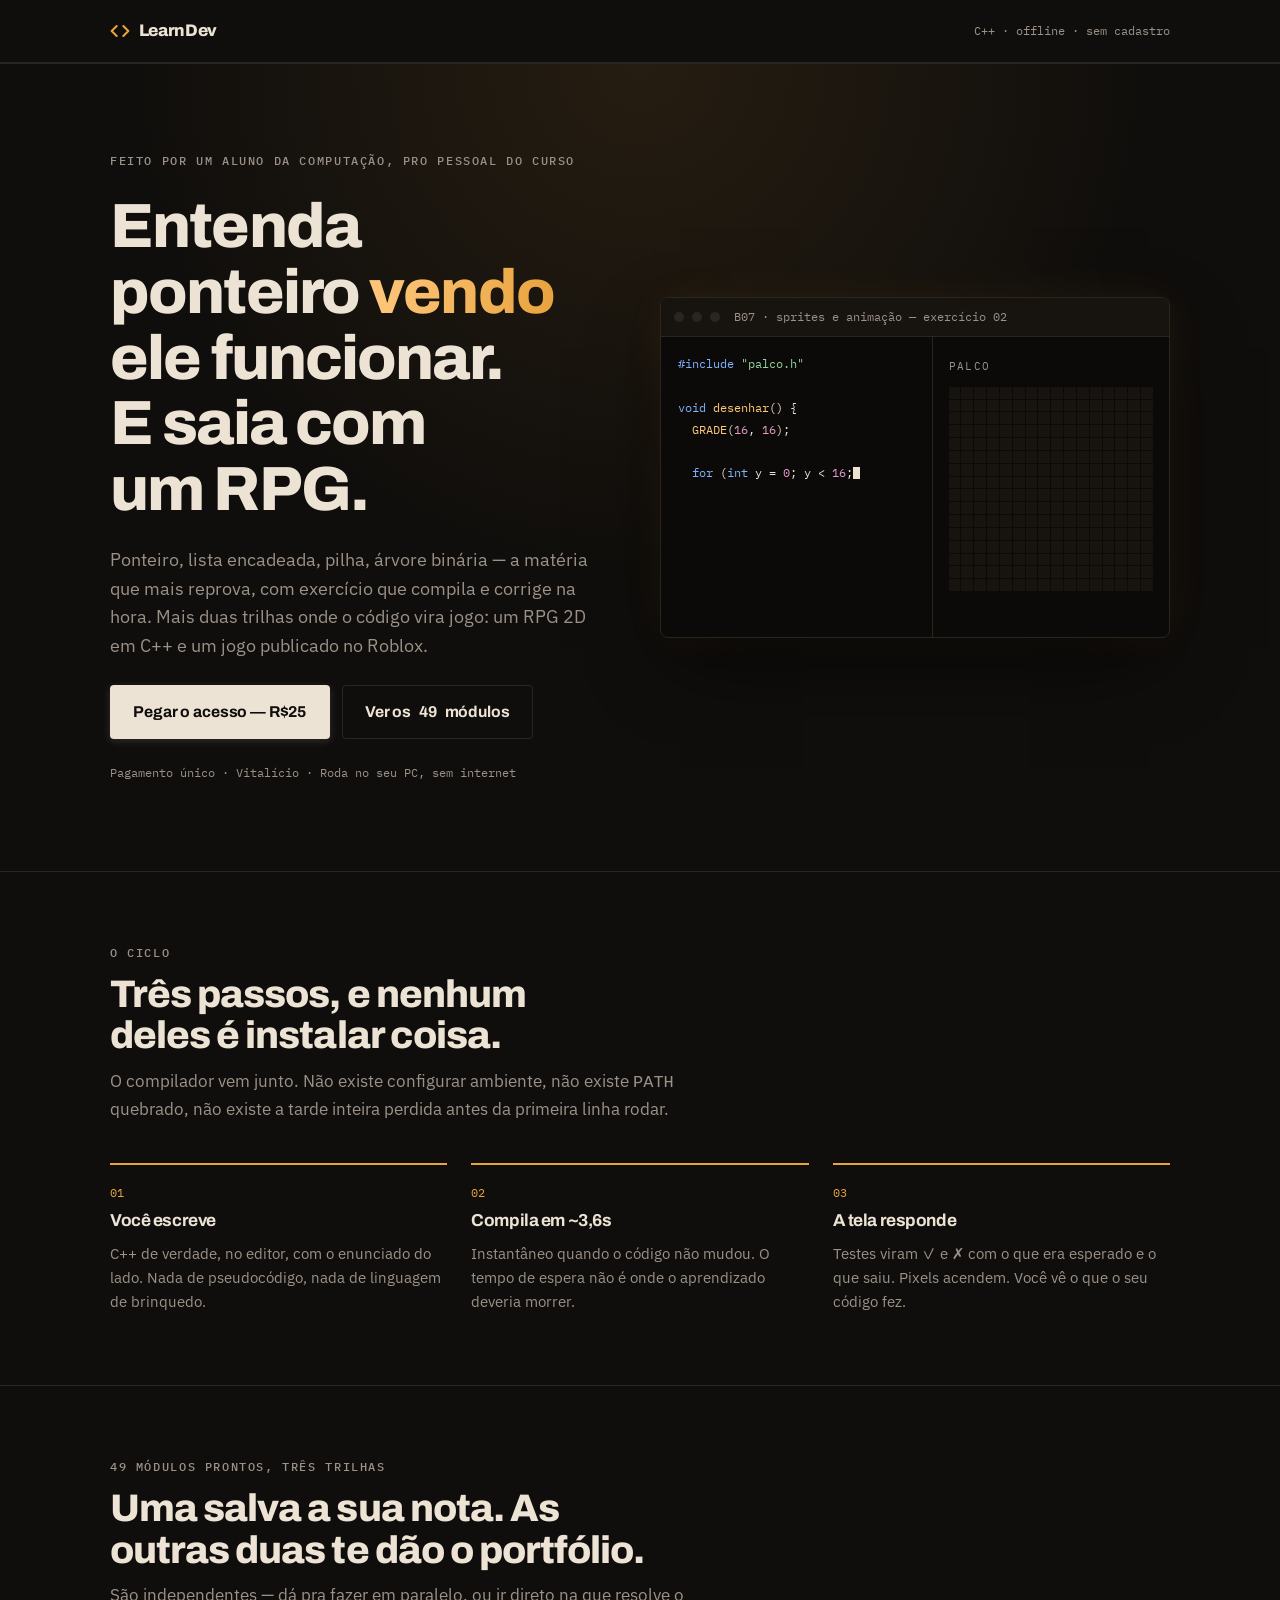
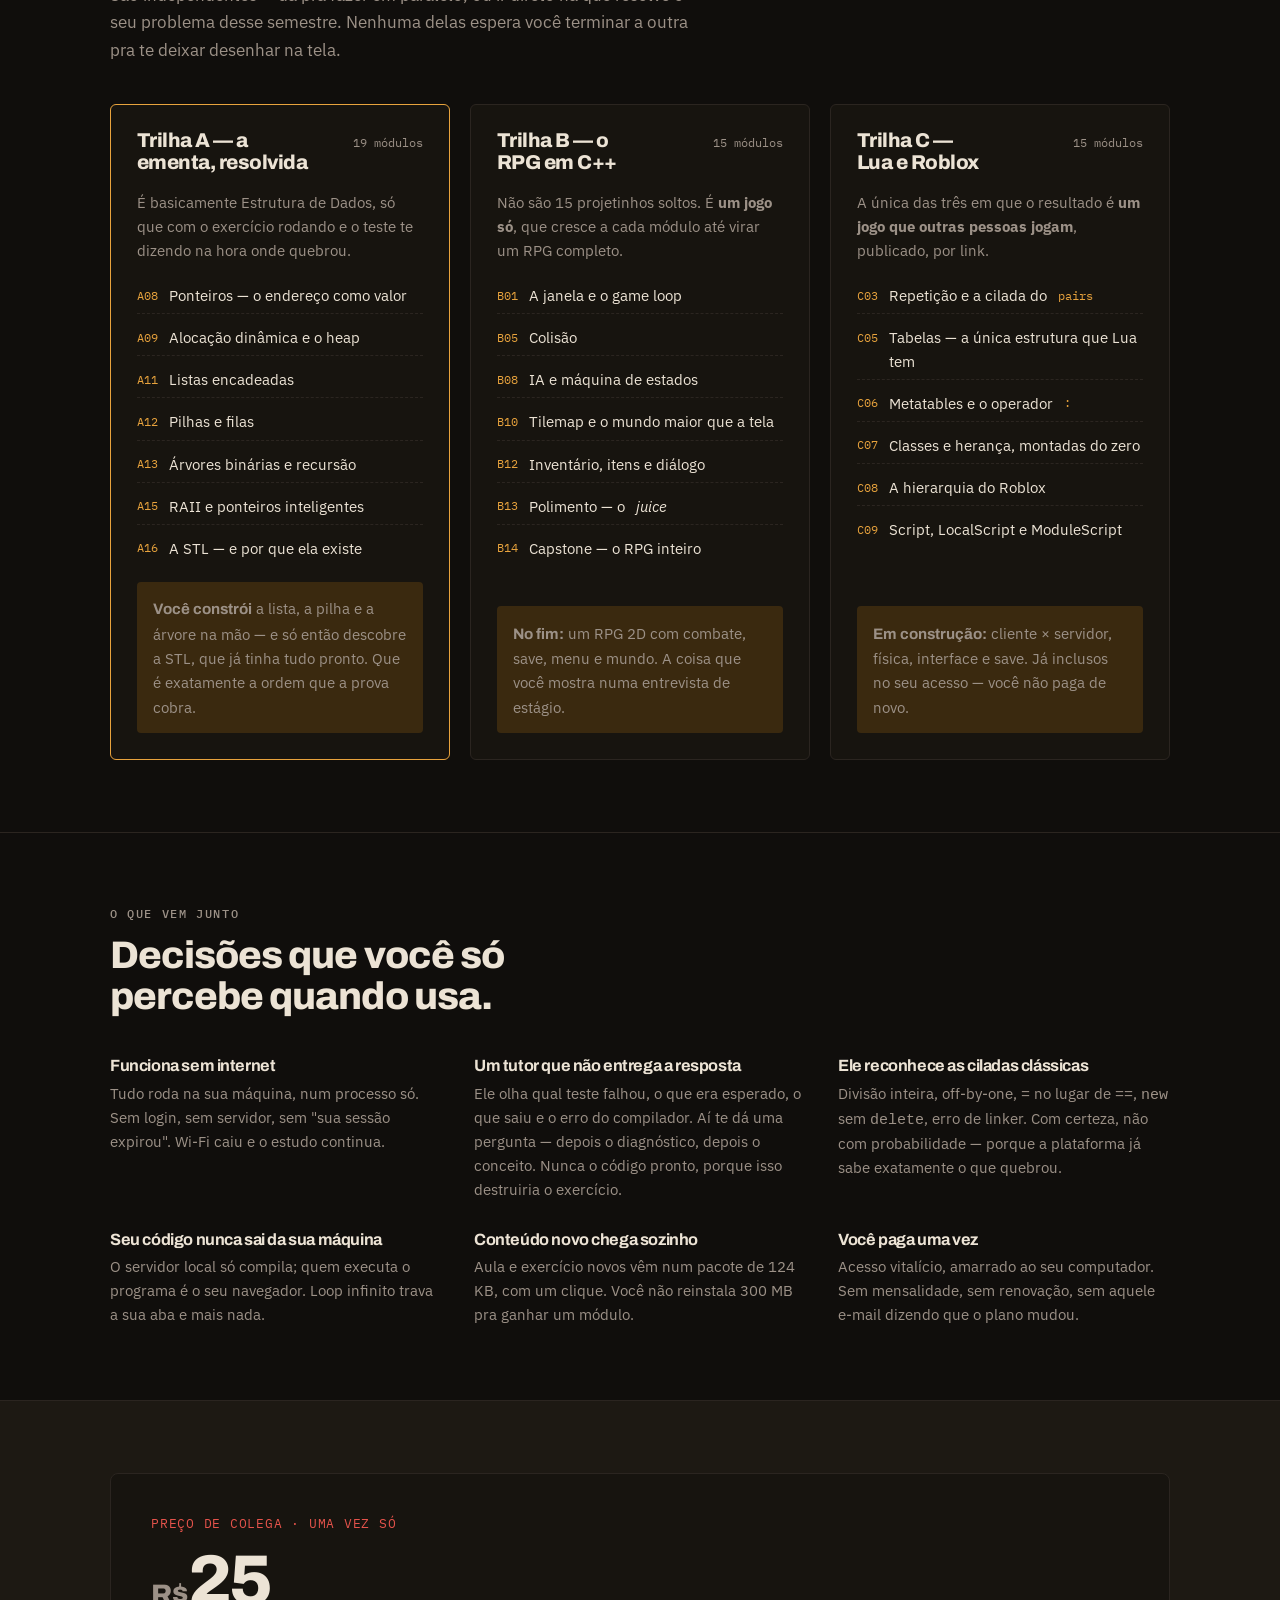
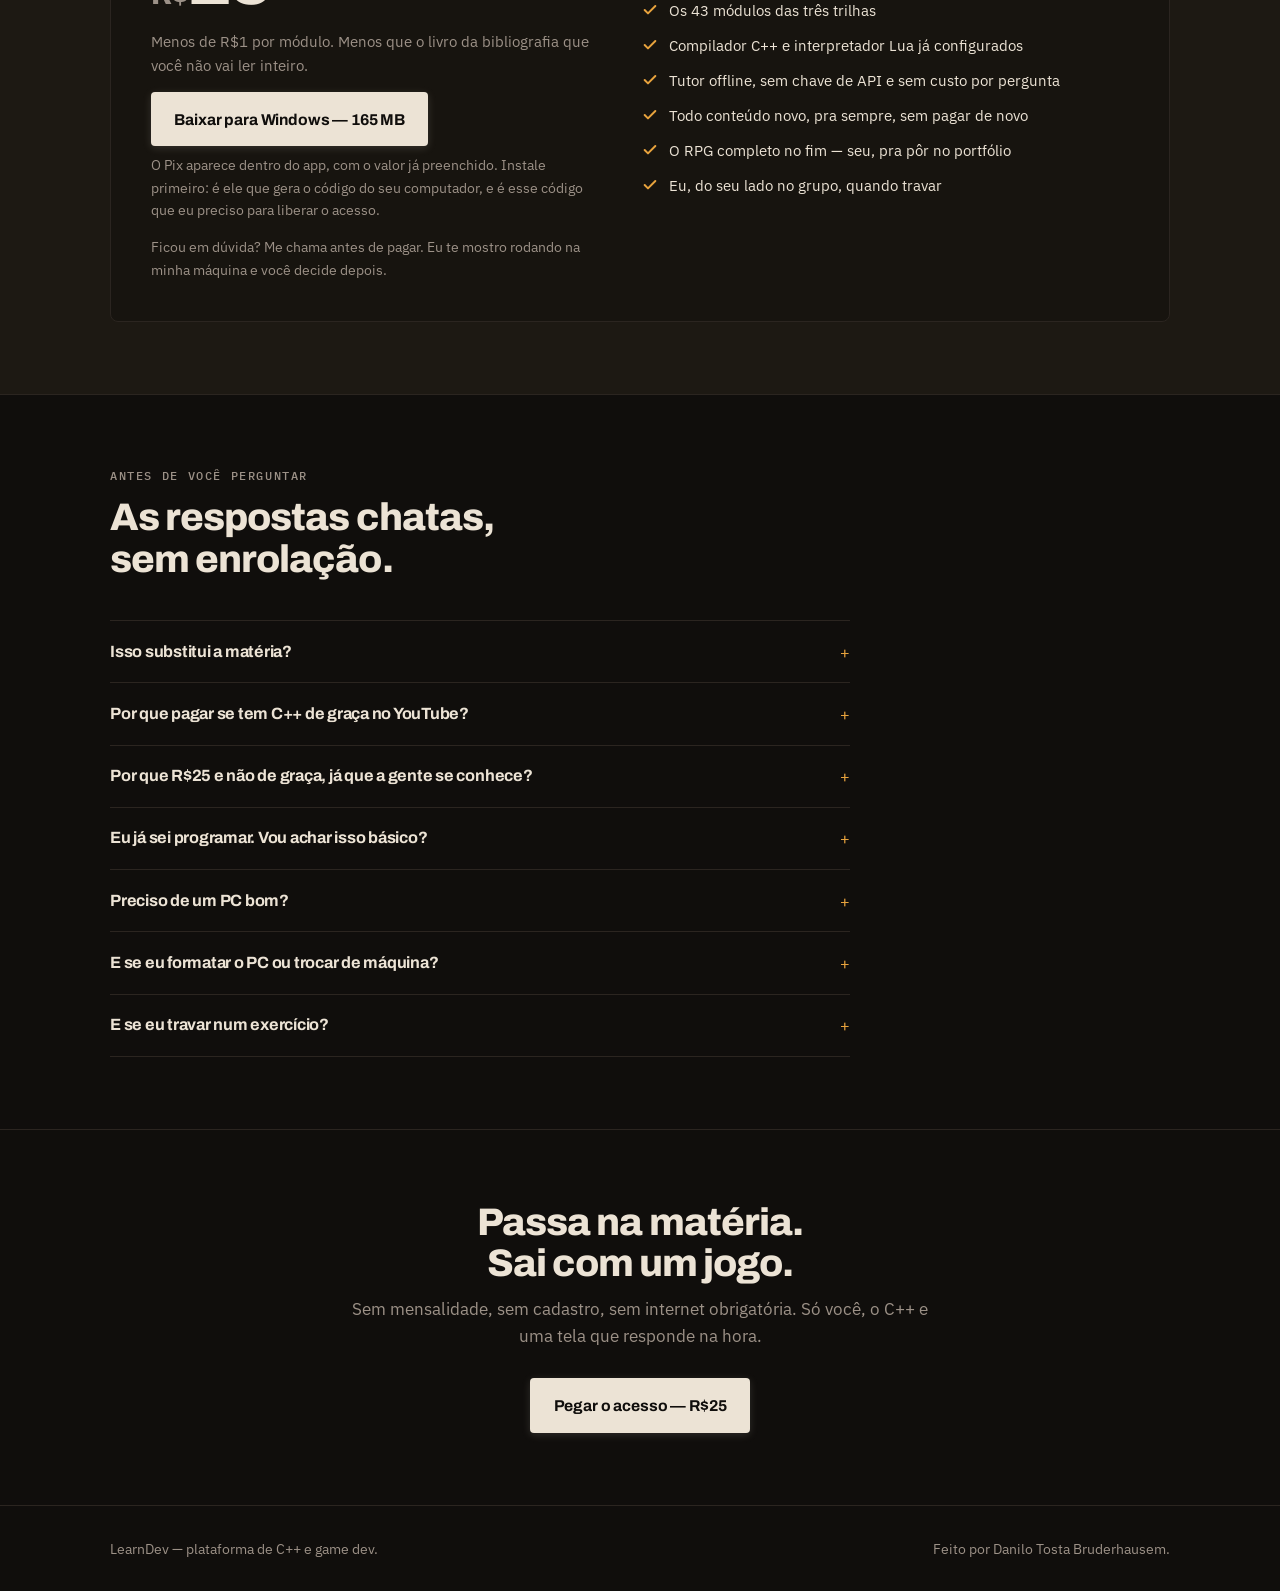
==== commit 66026278: "Update Open Graph title meta tag" ====
--- a/index.html
+++ b/index.html
@@ -4,7 +4,7 @@
 <meta charset="utf-8">
 <meta name="viewport" content="width=device-width, initial-scale=1">
 <meta name="description" content="LearnDev — 49 módulos de C++, game dev e Roblox com exercício que compila e corrige na hora. Roda offline, pagamento único.">
-<meta property="og:title" content="LearnDev — C++ que responde na tela">
+<meta property="og:title" content="LearnDev — Codagem que responde na tela">
 <meta property="og:description" content="Ponteiro, lista encadeada e árvore com o teste corrigindo na hora. E duas trilhas onde o código vira jogo.">
 <meta property="og:type" content="website">
 <link rel="icon" href="data:image/svg+xml,<svg xmlns='http://www.w3.org/2000/svg' viewBox='0 0 24 24' fill='none' stroke='%23E8A33D' stroke-width='2.5' stroke-linecap='round' stroke-linejoin='round'><polyline points='16 18 22 12 16 6'/><polyline points='8 6 2 12 8 18'/></svg>">
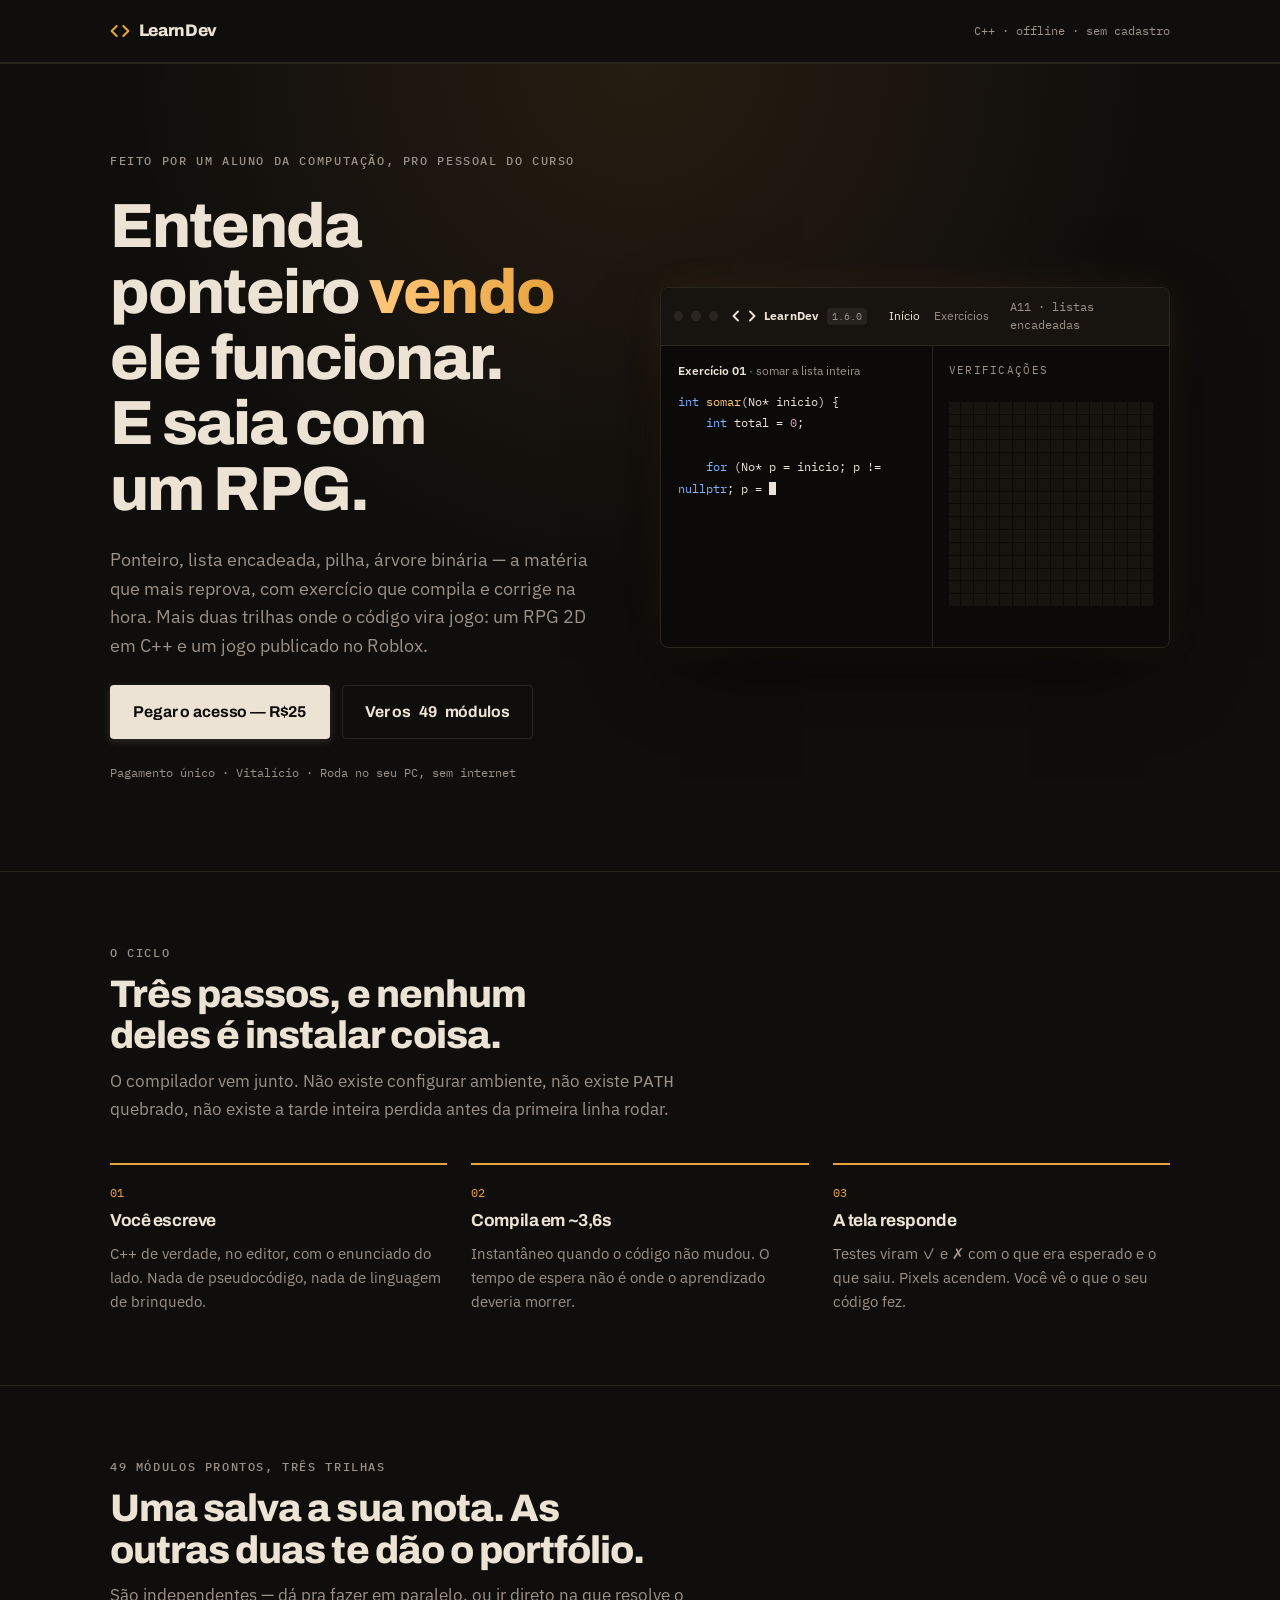
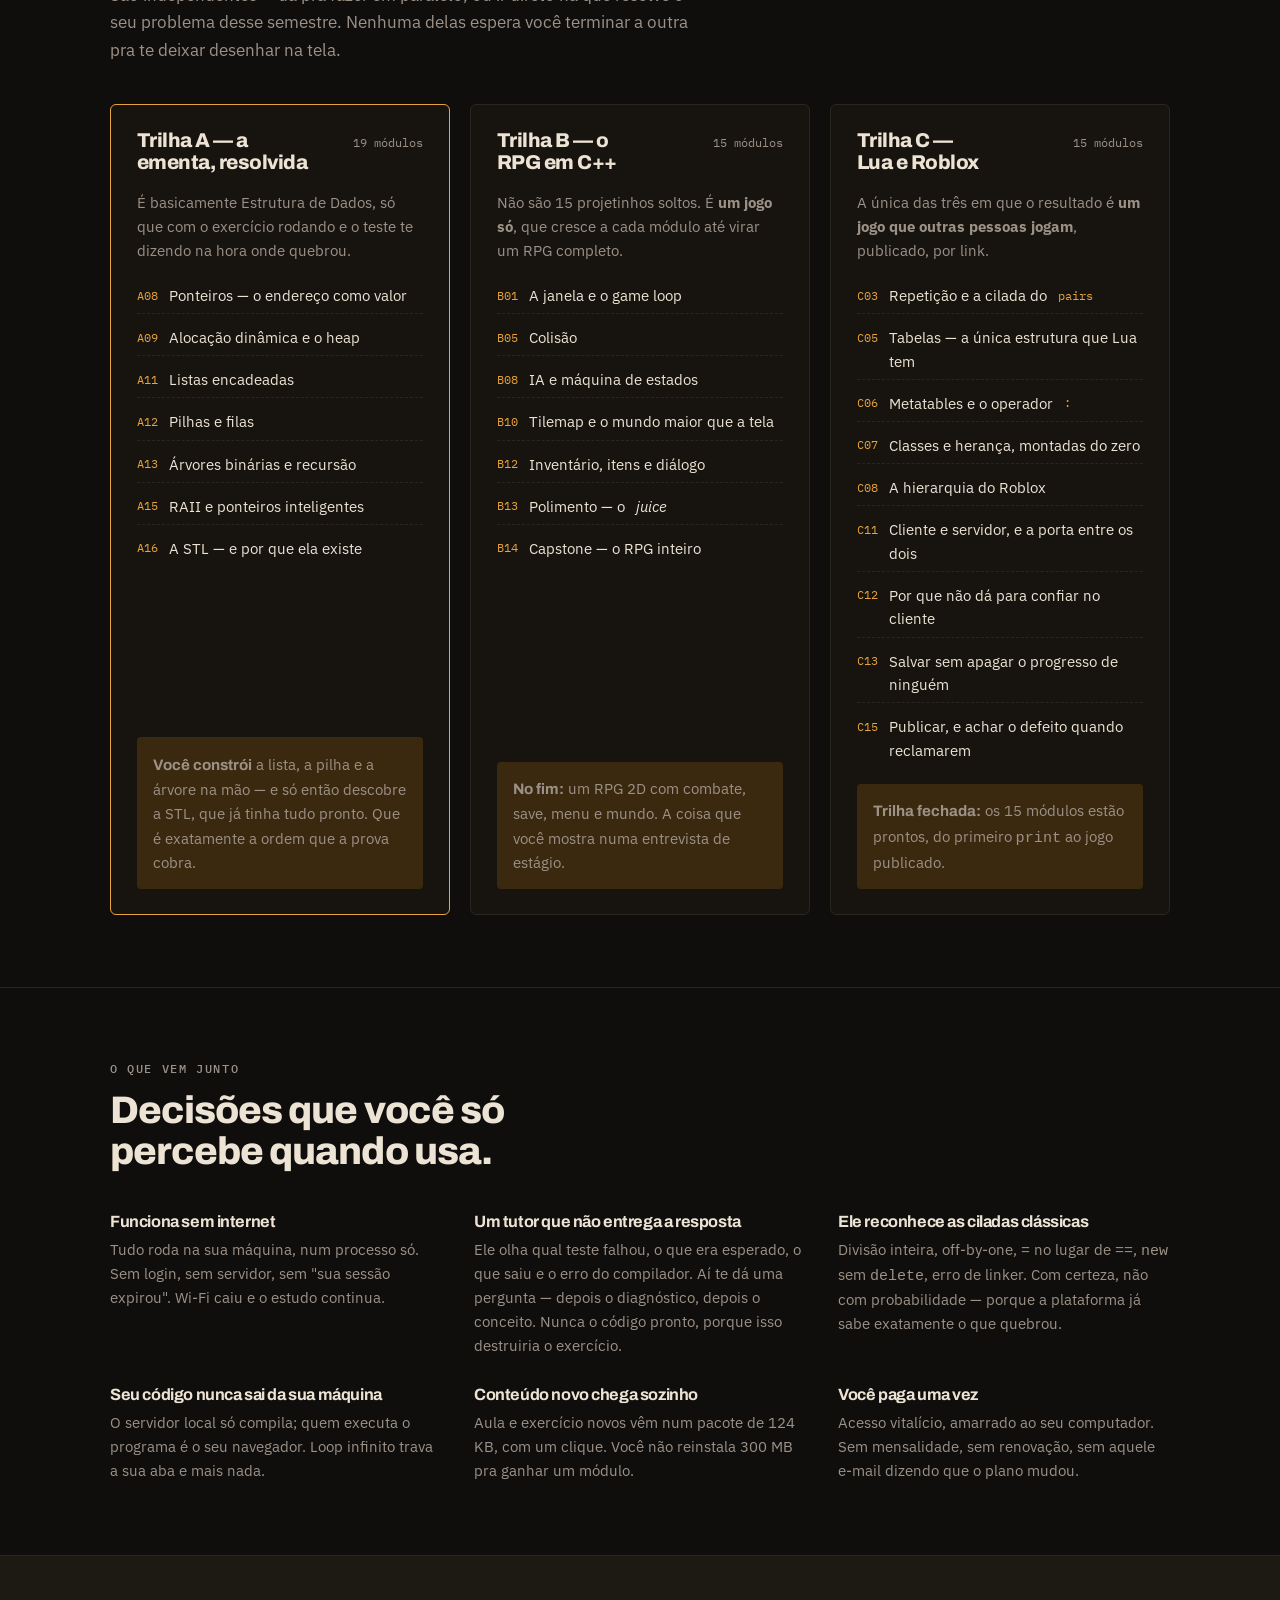
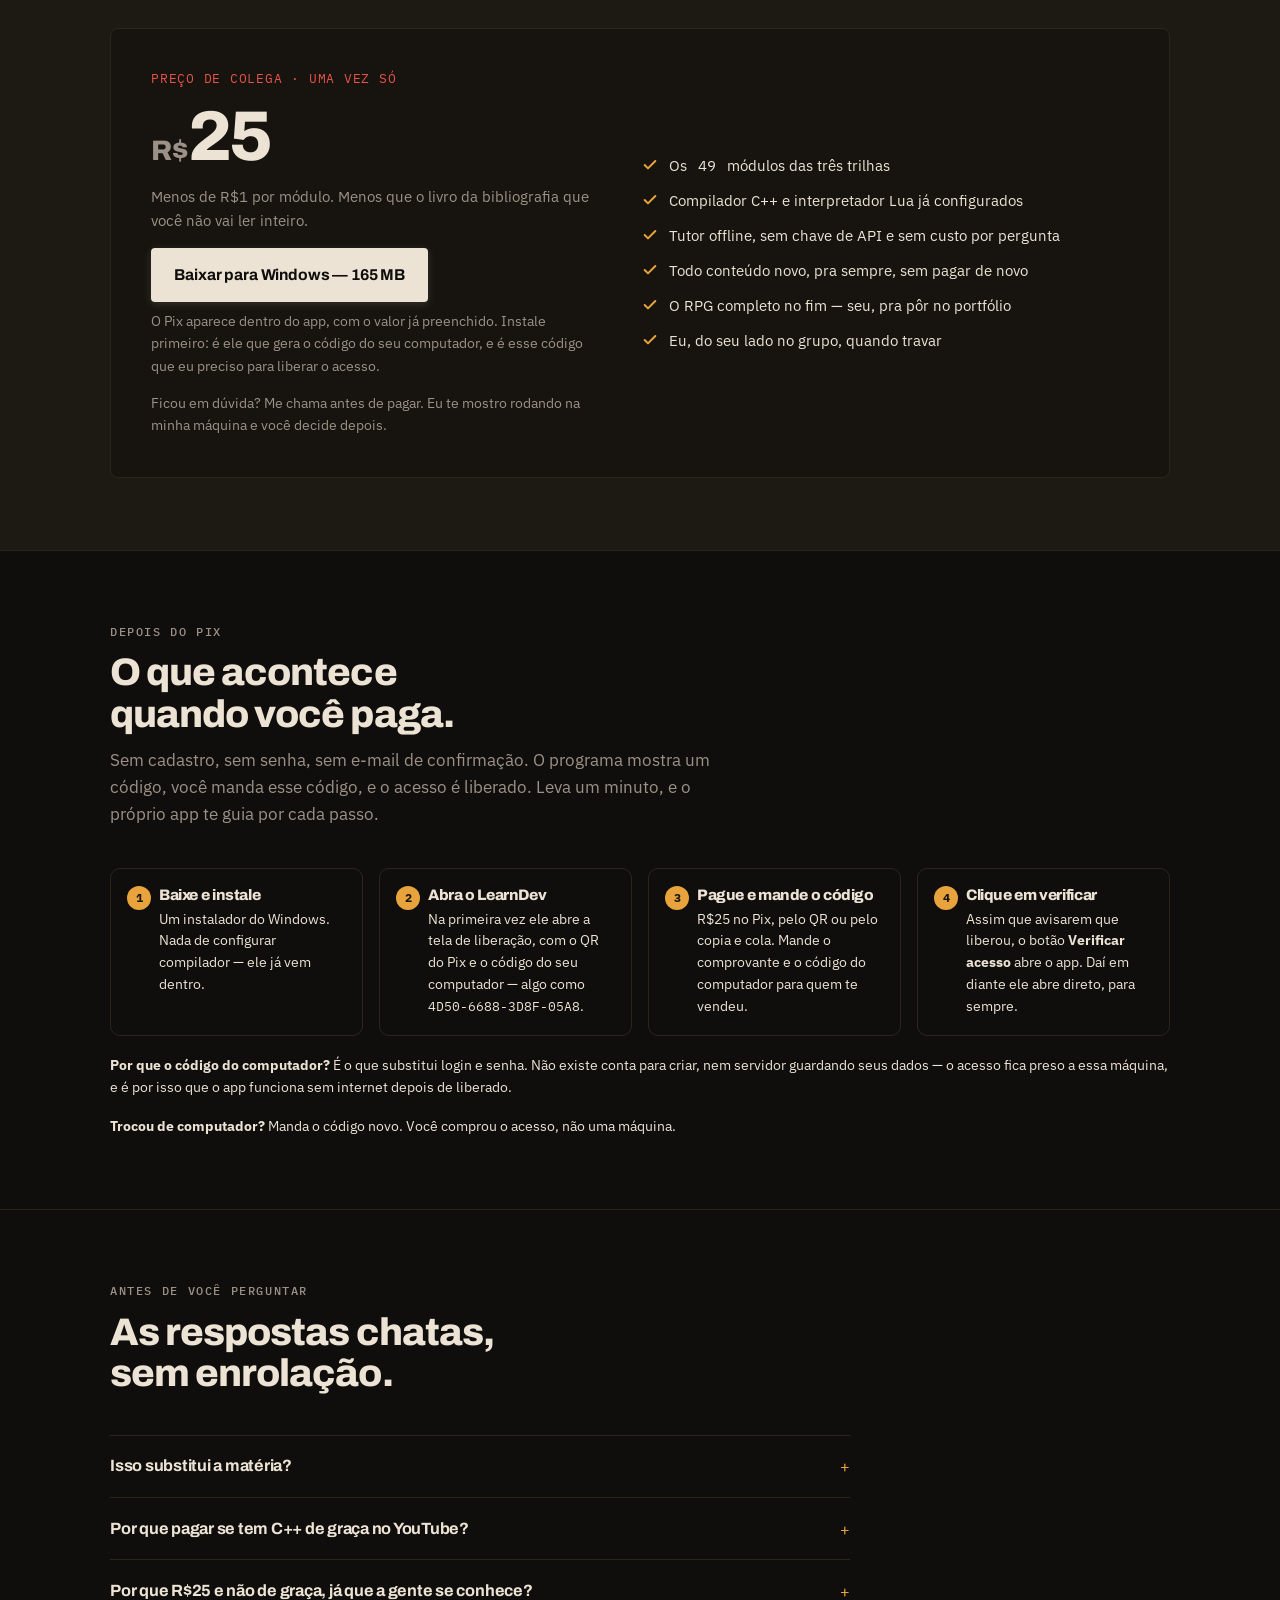
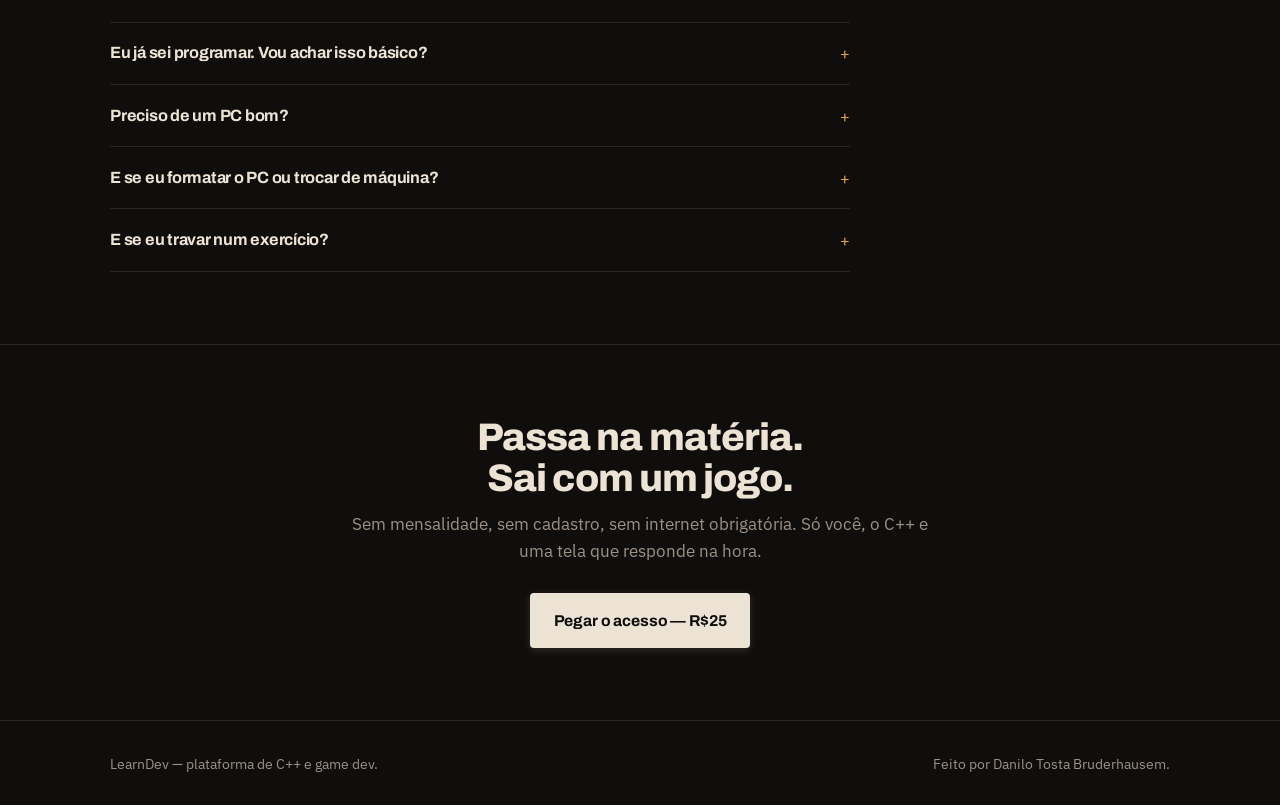
==== commit 57466dac: "Conteudo 2026.08.28.1929" ====
--- a/index.html
+++ b/index.html
@@ -4,7 +4,7 @@
 <meta charset="utf-8">
 <meta name="viewport" content="width=device-width, initial-scale=1">
 <meta name="description" content="LearnDev — 49 módulos de C++, game dev e Roblox com exercício que compila e corrige na hora. Roda offline, pagamento único.">
-<meta property="og:title" content="LearnDev — Codagem que responde na tela">
+<meta property="og:title" content="LearnDev — C++ que responde na tela">
 <meta property="og:description" content="Ponteiro, lista encadeada e árvore com o teste corrigindo na hora. E duas trilhas onde o código vira jogo.">
 <meta property="og:type" content="website">
 <link rel="icon" href="data:image/svg+xml,<svg xmlns='http://www.w3.org/2000/svg' viewBox='0 0 24 24' fill='none' stroke='%23E8A33D' stroke-width='2.5' stroke-linecap='round' stroke-linejoin='round'><polyline points='16 18 22 12 16 6'/><polyline points='8 6 2 12 8 18'/></svg>">
@@ -295,6 +295,124 @@
   }
   .status b { color: #8FD69B; font-weight: 500; }
 
+  /* --- a janela do app, no topo -------------------------------------- */
+
+  /* A demo antiga era um editor generico ao lado de uma grade de pixels.
+     Parecia um brinquedo de codigo, e nao o programa que a pessoa vai
+     instalar. Estas classes desenham a janela do LearnDev: a marca, a
+     versao, as abas, e o painel de verificacoes que fica vermelho antes de
+     ficar verde. Quem nunca abriu o app precisa VER o app. */
+
+  .tela-marca {
+    display: flex;
+    align-items: center;
+    gap: 0.4rem;
+    margin-left: 0.35rem;
+    font-weight: 700;
+    font-size: 0.78rem;
+    letter-spacing: 0.02em;
+  }
+  .tela-marca svg { display: block; }
+  .tela-versao {
+    font-family: var(--mono);
+    font-size: 0.62rem;
+    padding: 1px 5px;
+    border-radius: 4px;
+    background: rgba(255, 255, 255, 0.06);
+    color: var(--screen-dim);
+  }
+  .tela-abas {
+    display: flex;
+    gap: 0.85rem;
+    margin-left: 0.9rem;
+    font-size: 0.72rem;
+    color: var(--screen-dim);
+  }
+  .tela-abas .ativa { color: var(--screen-ink); }
+  .tela-barra .cresce { flex: 1; }
+
+  .tela-titulo {
+    font-size: 0.74rem;
+    color: var(--screen-dim);
+    margin: 0 0 0.6rem;
+  }
+  .tela-titulo b { color: var(--screen-ink); font-weight: 600; }
+
+  /* O painel da direita troca de conteudo entre as cenas: ora a lista de
+     verificacoes, ora a grade de pixels do jogo. */
+  .painel-palco { position: relative; }
+  .verificacoes {
+    width: 100%;
+    display: flex;
+    flex-direction: column;
+    gap: 0.3rem;
+    font-family: var(--mono);
+    font-size: 0.68rem;
+    line-height: 1.5;
+  }
+  .verificacoes .linha {
+    display: flex;
+    gap: 0.45rem;
+    align-items: flex-start;
+    padding: 0.25rem 0.4rem;
+    border-radius: 4px;
+    color: var(--screen-dim);
+    opacity: 0;
+    transform: translateY(3px);
+    transition: opacity 0.18s, transform 0.18s;
+  }
+  .verificacoes .linha.aparece { opacity: 1; transform: none; }
+  .verificacoes .linha.ok { color: var(--screen-ink); }
+  .verificacoes .linha.ok .sinal { color: #8FD69B; }
+  .verificacoes .linha.falha {
+    color: #F0A9A4;
+    background: rgba(229, 83, 75, 0.12);
+  }
+  .verificacoes .linha.falha .sinal { color: #E5534B; }
+  .verificacoes .sinal { width: 0.9em; flex-shrink: 0; }
+
+  /* --- passo a passo da ativacao -------------------------------------- */
+
+  .ativacao {
+    display: grid;
+    gap: 1rem;
+    grid-template-columns: repeat(auto-fit, minmax(210px, 1fr));
+    margin-top: 1.6rem;
+  }
+  .ativacao-passo {
+    position: relative;
+    padding: 1.1rem 1.1rem 1.1rem 3rem;
+    border: 1px solid var(--line);
+    border-radius: 10px;
+    background: var(--card);
+  }
+  .ativacao-passo .n {
+    position: absolute;
+    left: 1rem;
+    top: 1.05rem;
+    width: 1.5rem;
+    height: 1.5rem;
+    display: grid;
+    place-items: center;
+    border-radius: 50%;
+    background: var(--accent);
+    color: #17140f;
+    font-size: 0.78rem;
+    font-weight: 700;
+  }
+  .ativacao-passo h3 { margin: 0 0 0.35rem; font-size: 0.95rem; }
+  .ativacao-passo p { margin: 0; font-size: 0.85rem; color: var(--dim); }
+  .ativacao-passo code {
+    font-family: var(--mono);
+    font-size: 0.8rem;
+    color: var(--ink);
+  }
+  .ativacao-nota {
+    margin-top: 1.1rem;
+    font-size: 0.86rem;
+    color: var(--dim);
+  }
+
   /* ---------- seções ---------- */
 
   section { border-top: 1px solid var(--line); }
@@ -493,16 +611,32 @@
         <span class="selo">Pagamento único · Vitalício · Roda no seu PC, sem internet</span>
       </div>
 
-      <div class="tela" role="img" aria-label="Demonstração: um trecho de código C++ à esquerda desenha um coração numa grade de pixels à direita.">
+      <div class="tela" role="img" aria-label="Demonstração do LearnDev: o aluno escreve C++ no editor à esquerda e vê, à direita, as verificações passando e os pixels do jogo acendendo.">
         <div class="tela-barra">
           <span class="bolinha"></span><span class="bolinha"></span><span class="bolinha"></span>
-          <span class="tela-nome">B07 · sprites e animação — exercício 02</span>
+          <span class="tela-marca">
+            <svg viewBox="0 0 34 24" width="26" height="18" fill="none" stroke="currentColor" stroke-width="2.5" stroke-linecap="round" stroke-linejoin="round" aria-hidden="true">
+              <polyline points="9 6 3 12 9 18"></polyline>
+              <polyline points="25 6 31 12 25 18"></polyline>
+            </svg>
+            LearnDev
+          </span>
+          <span class="tela-versao" id="demo-versao">1.6.0</span>
+          <span class="tela-abas">
+            <span class="ativa">Início</span><span>Exercícios</span>
+          </span>
+          <span class="cresce"></span>
+          <span class="tela-nome" id="demo-nome">A11 · listas encadeadas</span>
         </div>
         <div class="tela-corpo">
-          <div class="painel-codigo"><pre id="codigo"></pre></div>
+          <div class="painel-codigo">
+            <p class="tela-titulo" id="demo-titulo"><b>Exercício 01</b> · somar a lista inteira</p>
+            <pre id="codigo"></pre>
+          </div>
           <div class="painel-palco">
-            <span class="palco-rotulo">Palco</span>
-            <div id="grade" aria-hidden="true"></div>
+            <span class="palco-rotulo" id="demo-rotulo">Verificações</span>
+            <div class="verificacoes" id="verificacoes"></div>
+            <div id="grade" aria-hidden="true" hidden></div>
             <div class="status" id="status"></div>
           </div>
         </div>
@@ -599,9 +733,12 @@
             <li><code>C06</code> Metatables e o operador <code>:</code></li>
             <li><code>C07</code> Classes e herança, montadas do zero</li>
             <li><code>C08</code> A hierarquia do Roblox</li>
-            <li><code>C09</code> Script, LocalScript e ModuleScript</li>
+            <li><code>C11</code> Cliente e servidor, e a porta entre os dois</li>
+            <li><code>C12</code> Por que não dá para confiar no cliente</li>
+            <li><code>C13</code> Salvar sem apagar o progresso de ninguém</li>
+            <li><code>C15</code> Publicar, e achar o defeito quando reclamarem</li>
           </ul>
-          <p class="remate"><strong>Em construção:</strong> cliente × servidor, física, interface e save. Já inclusos no seu acesso — você não paga de novo.</p>
+          <p class="remate"><strong>Trilha fechada:</strong> os 15 módulos estão prontos, do primeiro <code>print</code> ao jogo publicado.</p>
         </div>
 
       </div>
@@ -665,7 +802,7 @@
           </p>
         </div>
         <ul class="inclui">
-          <li><svg width="16" height="16" viewBox="0 0 24 24" fill="none" stroke="currentColor" stroke-width="3" stroke-linecap="round" stroke-linejoin="round"><polyline points="20 6 9 17 4 12"></polyline></svg> Os 43 módulos das três trilhas</li>
+          <li><svg width="16" height="16" viewBox="0 0 24 24" fill="none" stroke="currentColor" stroke-width="3" stroke-linecap="round" stroke-linejoin="round"><polyline points="20 6 9 17 4 12"></polyline></svg> Os <span data-conta="total">49</span> módulos das três trilhas</li>
           <li><svg width="16" height="16" viewBox="0 0 24 24" fill="none" stroke="currentColor" stroke-width="3" stroke-linecap="round" stroke-linejoin="round"><polyline points="20 6 9 17 4 12"></polyline></svg> Compilador C++ e interpretador Lua já configurados</li>
           <li><svg width="16" height="16" viewBox="0 0 24 24" fill="none" stroke="currentColor" stroke-width="3" stroke-linecap="round" stroke-linejoin="round"><polyline points="20 6 9 17 4 12"></polyline></svg> Tutor offline, sem chave de API e sem custo por pergunta</li>
           <li><svg width="16" height="16" viewBox="0 0 24 24" fill="none" stroke="currentColor" stroke-width="3" stroke-linecap="round" stroke-linejoin="round"><polyline points="20 6 9 17 4 12"></polyline></svg> Todo conteúdo novo, pra sempre, sem pagar de novo</li>
@@ -675,6 +812,61 @@
       </div>
     </div>
   </section>
+
+  <!-- Como funciona a compra, passo a passo.
+
+       Faltava, e a falta custava venda: a pessoa via o preço, não fazia ideia
+       do que acontece depois de pagar, e "não sei o que vai acontecer" é a
+       objeção mais barata de resolver e a mais cara de ignorar. -->
+  <section id="ativacao">
+    <div class="wrap bloco">
+      <div class="cabeca">
+        <span class="eyebrow">Depois do Pix</span>
+        <h2>O que acontece quando você paga.</h2>
+        <p>
+          Sem cadastro, sem senha, sem e-mail de confirmação. O programa mostra
+          um código, você manda esse código, e o acesso é liberado. Leva um
+          minuto, e o próprio app te guia por cada passo.
+        </p>
+      </div>
+
+      <div class="ativacao">
+        <div class="ativacao-passo">
+          <span class="n">1</span>
+          <h3>Baixe e instale</h3>
+          <p>Um instalador do Windows. Nada de configurar compilador — ele já vem dentro.</p>
+        </div>
+        <div class="ativacao-passo">
+          <span class="n">2</span>
+          <h3>Abra o LearnDev</h3>
+          <p>Na primeira vez ele abre a tela de liberação, com o QR do Pix e o código do seu computador — algo como <code>4D50-6688-3D8F-05A8</code>.</p>
+        </div>
+        <div class="ativacao-passo">
+          <span class="n">3</span>
+          <h3>Pague e mande o código</h3>
+          <p>R$25 no Pix, pelo QR ou pelo copia e cola. Mande o comprovante e o código do computador para quem te vendeu.</p>
+        </div>
+        <div class="ativacao-passo">
+          <span class="n">4</span>
+          <h3>Clique em verificar</h3>
+          <p>Assim que avisarem que liberou, o botão <b>Verificar acesso</b> abre o app. Daí em diante ele abre direto, para sempre.</p>
+        </div>
+      </div>
+
+      <p class="ativacao-nota">
+        <b>Por que o código do computador?</b> É o que substitui login e senha.
+        Não existe conta para criar, nem servidor guardando seus dados — o
+        acesso fica preso a essa máquina, e é por isso que o app funciona sem
+        internet depois de liberado.
+      </p>
+      <p class="ativacao-nota">
+        <b>Trocou de computador?</b> Manda o código novo. Você comprou o
+        acesso, não uma máquina.
+      </p>
+    </div>
+  </section>
+
+
 
   <section>
     <div class="wrap bloco">
@@ -737,11 +929,30 @@
 </footer>
 
 <script>
+/**
+ * A demo do topo.
+ *
+ * Ela existe por um motivo comercial, e nao decorativo: quem nunca abriu o
+ * LearnDev nao tem como saber o que ele e. Print nao mostra o ciclo, e video
+ * ninguem aperta o play. Entao a pagina mostra o app funcionando sozinho.
+ *
+ * Sao tres cenas, e a ordem importa. A primeira e a materia que reprova
+ * (lista encadeada). A segunda e o jogo, porque e o que faz querer. A
+ * terceira e Roblox, que e o que a maioria ja tentou e desistiu.
+ *
+ * A cena 1 mostra um teste FALHANDO antes de passar. E de proposito: a
+ * plataforma nao e um caderno de respostas certas, e a tela vermelha com o
+ * "esperado x obtido" e a coisa mais util que ela faz.
+ */
 (function () {
   var alvo = document.getElementById('codigo');
   var grade = document.getElementById('grade');
   var status = document.getElementById('status');
-  if (!alvo || !grade || !status) return;
+  var listaEl = document.getElementById('verificacoes');
+  var nomeEl = document.getElementById('demo-nome');
+  var tituloEl = document.getElementById('demo-titulo');
+  var rotuloEl = document.getElementById('demo-rotulo');
+  if (!alvo || !grade || !status || !listaEl) return;
 
   var N = 16;
   var celulas = [];
@@ -751,7 +962,7 @@
     celulas.push(c);
   }
 
-  // Um coração 16x16, desenhado como máscara.
+  // Um coracao 16x16, desenhado como mascara.
   var mascara = [
     "0000000000000000",
     "0001100001100000",
@@ -771,69 +982,190 @@
     "0000000000000000"
   ];
 
-  var linhas = [
-    { t: '#include "palco.h"', c: 'cm' },
-    { t: '', c: '' },
-    { t: 'void desenhar() {', c: '' },
-    { t: '  GRADE(16, 16);', c: '' },
-    { t: '', c: '' },
-    { t: '  for (int y = 0; y < 16; y++)', c: '' },
-    { t: '    for (int x = 0; x < 16; x++)', c: '' },
-    { t: '      if (dentroDoCoracao(x, y))', c: '' },
-    { t: '        PINTAR(x, y, VERMELHO);', c: '' },
-    { t: '}', c: '' }
+  var CENAS = [
+    {
+      nome: "A11 · listas encadeadas",
+      titulo: "<b>Exercício 01</b> · somar a lista inteira",
+      palco: "verificacoes",
+      rotulo: "Verificações",
+      codigo: [
+        "int somar(No* inicio) {",
+        "    int total = 0;",
+        "",
+        "    for (No* p = inicio; p != nullptr; p = p->proximo)",
+        "        total += p->valor;",
+        "",
+        "    return total;",
+        "}"
+      ].join("\n"),
+      // A primeira roda falha: e o que a plataforma faz de mais util.
+      falha: { rotulo: "lista vazia devolve 0", esperado: "0", obtido: "1" },
+      testes: [
+        "um elemento",
+        "tres elementos somam",
+        "lista vazia devolve 0",
+        "nao anda alem do ultimo",
+        "valores negativos",
+        "nao modifica a lista"
+      ]
+    },
+    {
+      nome: "B07 · sprites e animação",
+      titulo: "<b>Exercício 02</b> · desenhar o sprite na grade",
+      palco: "grade",
+      rotulo: "Palco",
+      codigo: [
+        "#include \"palco.h\"",
+        "",
+        "void desenhar() {",
+        "    GRADE(16, 16);",
+        "",
+        "    for (int y = 0; y < 16; y++)",
+        "        for (int x = 0; x < 16; x++)",
+        "            if (dentroDoCoracao(x, y))",
+        "                PINTAR(x, y, VERMELHO);",
+        "}"
+      ].join("\n"),
+      testes: null
+    },
+    {
+      nome: "C11 · cliente e servidor",
+      titulo: "<b>Exercício 01</b> · a única porta",
+      palco: "verificacoes",
+      rotulo: "Verificações",
+      codigo: [
+        "function ligarChat(porta)",
+        "    return porta.OnServerEvent:Connect(function(jogador, texto)",
+        "        porta:FireAllClients(jogador.Name .. \": \" .. texto)",
+        "    end)",
+        "end"
+      ].join("\n"),
+      testes: [
+        "a mensagem deu a volta e voltou",
+        "com o nome de quem mandou",
+        "o nome vem do jogador, nao do texto",
+        "o nome forjado NAO vira o remetente",
+        "cliente desligado nao recebe mais"
+      ]
+    }
   ];
-
-  var texto = linhas.map(function (l) { return l.t; }).join('\n');
 
   function pinta(s) {
     return s
-      .replace(/&/g, '&amp;').replace(/</g, '&lt;').replace(/>/g, '&gt;')
-      .replace(/(#include|void|for|int|if)\b/g, '<span class="kw">$1</span>')
-      .replace(/\b(GRADE|PINTAR|desenhar|dentroDoCoracao)\b/g, '<span class="fn">$1</span>')
-      .replace(/(&quot;palco.h&quot;|"palco\.h")/g, '<span class="str">$1</span>')
+      .replace(/&/g, "&amp;").replace(/</g, "&lt;").replace(/>/g, "&gt;")
+      .replace(/(#include|void|for|int|if|return|nullptr|function|end)\b/g, '<span class="kw">$1</span>')
+      .replace(/\b(GRADE|PINTAR|desenhar|dentroDoCoracao|somar|ligarChat|Connect|FireAllClients)\b/g, '<span class="fn">$1</span>')
+      .replace(/(&quot;palco\.h&quot;)/g, '<span class="str">$1</span>')
       .replace(/\b(16|0|VERMELHO)\b/g, '<span class="num">$1</span>');
   }
 
-  var reduzido = window.matchMedia('(prefers-reduced-motion: reduce)').matches;
-
-  function limpa() {
-    for (var i = 0; i < celulas.length; i++) celulas[i].style.background = '';
-  }
-
-  function acende(aoTerminar) {
+  var reduzido = window.matchMedia("(prefers-reduced-motion: reduce)").matches;
+
+  function limpaGrade() {
+    for (var i = 0; i < celulas.length; i++) celulas[i].style.background = "";
+  }
+
+  function linha(texto, classe, sinal) {
+    var el = document.createElement("div");
+    el.className = "linha " + classe;
+    el.innerHTML = '<span class="sinal">' + sinal + "</span><span>" + texto + "</span>";
+    listaEl.appendChild(el);
+    // Um quadro de atraso para a transicao de opacidade valer.
+    requestAnimationFrame(function () { el.classList.add("aparece"); });
+    return el;
+  }
+
+  function acendeGrade(aoTerminar) {
     var pontos = [];
     for (var y = 0; y < N; y++) {
       for (var x = 0; x < N; x++) {
-        if (mascara[y][x] === '1') pontos.push(y * N + x);
+        if (mascara[y][x] === "1") pontos.push(y * N + x);
       }
     }
     var i = 0;
     (function proximo() {
       if (i >= pontos.length) {
-        status.innerHTML = '<b>✓ 3 de 3 testes passaram</b>';
-        if (aoTerminar) setTimeout(aoTerminar, 2600);
+        status.innerHTML = "<b>✓ 3 de 3 verificações passaram</b>";
+        setTimeout(aoTerminar, reduzido ? 600 : 2600);
         return;
       }
       var lote = reduzido ? pontos.length : 4;
       for (var k = 0; k < lote && i < pontos.length; k++, i++) {
-        celulas[pontos[i]].style.background = '#E5534B';
+        celulas[pontos[i]].style.background = "#E5534B";
       }
       setTimeout(proximo, reduzido ? 0 : 22);
     })();
   }
 
-  function digita(aoTerminar) {
+  function rodaTestes(cena, aoTerminar) {
+    listaEl.innerHTML = "";
+
+    // Primeira passada: uma falha, com o esperado e o obtido — que e o que a
+    // tela de verdade mostra, e o que ensina.
     var i = 0;
-    status.textContent = '';
-    limpa();
+    (function proximo() {
+      if (i >= cena.testes.length) {
+        if (cena.falha) {
+          status.innerHTML = '<b style="color:#E5534B">✗ 1 de ' + cena.testes.length + " falhou</b>";
+          setTimeout(function () { segundaPassada(cena, aoTerminar); }, reduzido ? 300 : 1600);
+        } else {
+          status.innerHTML = "<b>✓ " + cena.testes.length + " de " + cena.testes.length + " passaram</b>";
+          setTimeout(aoTerminar, reduzido ? 600 : 2800);
+        }
+        return;
+      }
+      var t = cena.testes[i];
+      var ehFalha = cena.falha && t === cena.falha.rotulo;
+      if (ehFalha) {
+        linha(t + "<br>esperado " + cena.falha.esperado + " · obtido " + cena.falha.obtido, "falha", "✗");
+      } else {
+        linha(t, "ok", "✓");
+      }
+      i++;
+      setTimeout(proximo, reduzido ? 0 : 190);
+    })();
+  }
+
+  function segundaPassada(cena, aoTerminar) {
+    // O aluno conserta a linha, e a tela fica verde inteira.
+    status.textContent = "compilando…";
+    setTimeout(function () {
+      listaEl.innerHTML = "";
+      var i = 0;
+      (function proximo() {
+        if (i >= cena.testes.length) {
+          status.innerHTML = "<b>✓ " + cena.testes.length + " de " + cena.testes.length + " passaram</b>";
+          setTimeout(aoTerminar, reduzido ? 600 : 2600);
+          return;
+        }
+        linha(cena.testes[i], "ok", "✓");
+        i++;
+        setTimeout(proximo, reduzido ? 0 : 120);
+      })();
+    }, reduzido ? 200 : 800);
+  }
+
+  function digita(cena, aoTerminar) {
+    var texto = cena.codigo;
+    var i = 0;
+    status.textContent = "";
+    listaEl.innerHTML = "";
+    limpaGrade();
+
+    nomeEl.textContent = cena.nome;
+    tituloEl.innerHTML = cena.titulo;
+    rotuloEl.textContent = cena.rotulo;
+    grade.hidden = cena.palco !== "grade";
+    listaEl.hidden = cena.palco !== "verificacoes";
+
     (function proximo() {
       if (i > texto.length) {
-        status.textContent = 'compilando…';
+        status.textContent = "compilando…";
         setTimeout(function () {
-          status.textContent = 'executando';
-          acende(aoTerminar);
-        }, 900);
+          status.textContent = "executando";
+          if (cena.palco === "grade") acendeGrade(aoTerminar);
+          else rodaTestes(cena, aoTerminar);
+        }, reduzido ? 200 : 900);
         return;
       }
       alvo.innerHTML = pinta(texto.slice(0, i)) + '<span class="cursor"></span>';
@@ -842,15 +1174,34 @@
     })();
   }
 
-  function ciclo() { digita(ciclo); }
+  var atual = 0;
+  function ciclo() {
+    var cena = CENAS[atual];
+    atual = (atual + 1) % CENAS.length;
+    digita(cena, ciclo);
+  }
+
+  // Comeca quando a demo entra na tela — e comeca de qualquer jeito depois de
+  // 1,2 s. O observador nao dispara quando a aba nasce em segundo plano nem
+  // em navegador que nao compoe a pagina, e sem esta rede o topo do site
+  // ficaria com um editor vazio para quem chega. Editor vazio na dobra de
+  // cima e pior do que animacao rodando sem ninguem ver.
+  var comecou = false;
+  function comeca() {
+    if (comecou) return;
+    comecou = true;
+    ciclo();
+  }
 
   var observador = new IntersectionObserver(function (entradas) {
     if (entradas[0].isIntersecting) {
       observador.disconnect();
-      ciclo();
+      comeca();
     }
   }, { threshold: 0.25 });
-  observador.observe(grade);
+  observador.observe(listaEl.parentNode);
+
+  setTimeout(comeca, 1200);
 })();
 </script>
 </body>
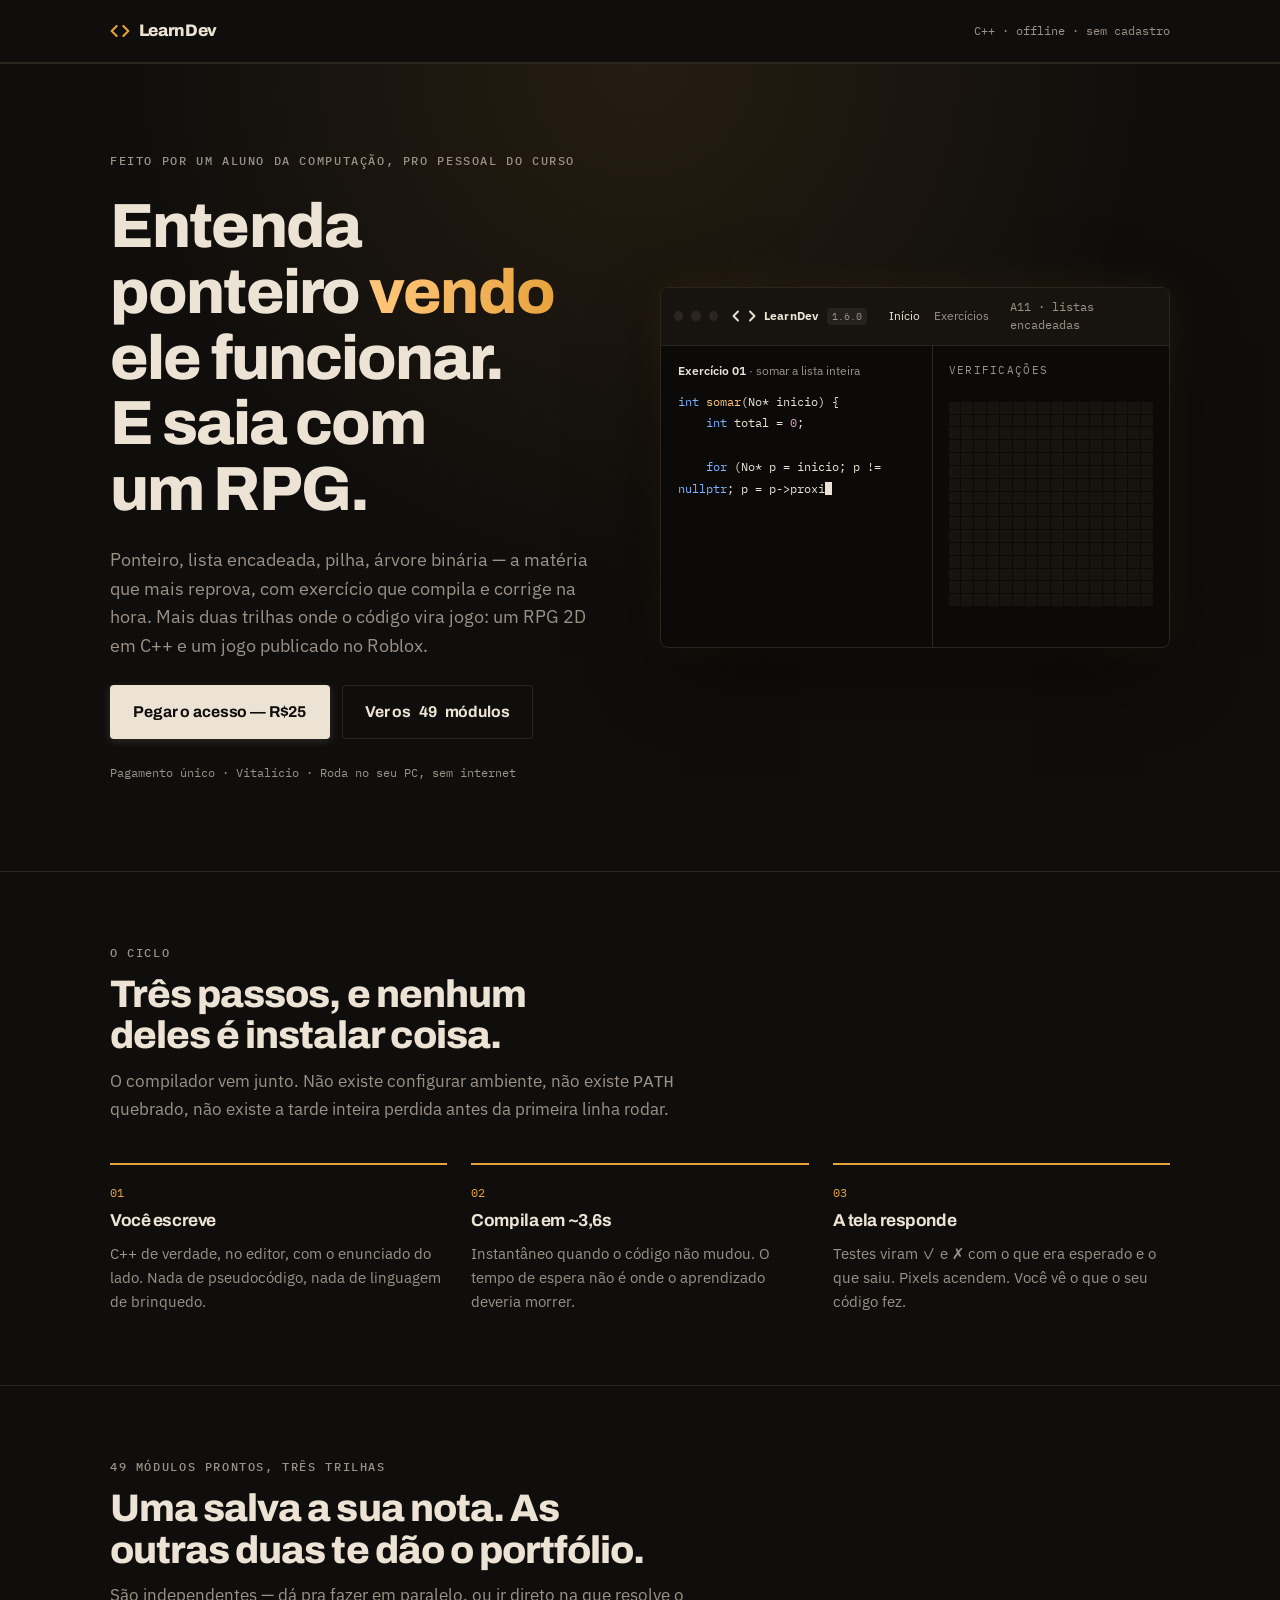
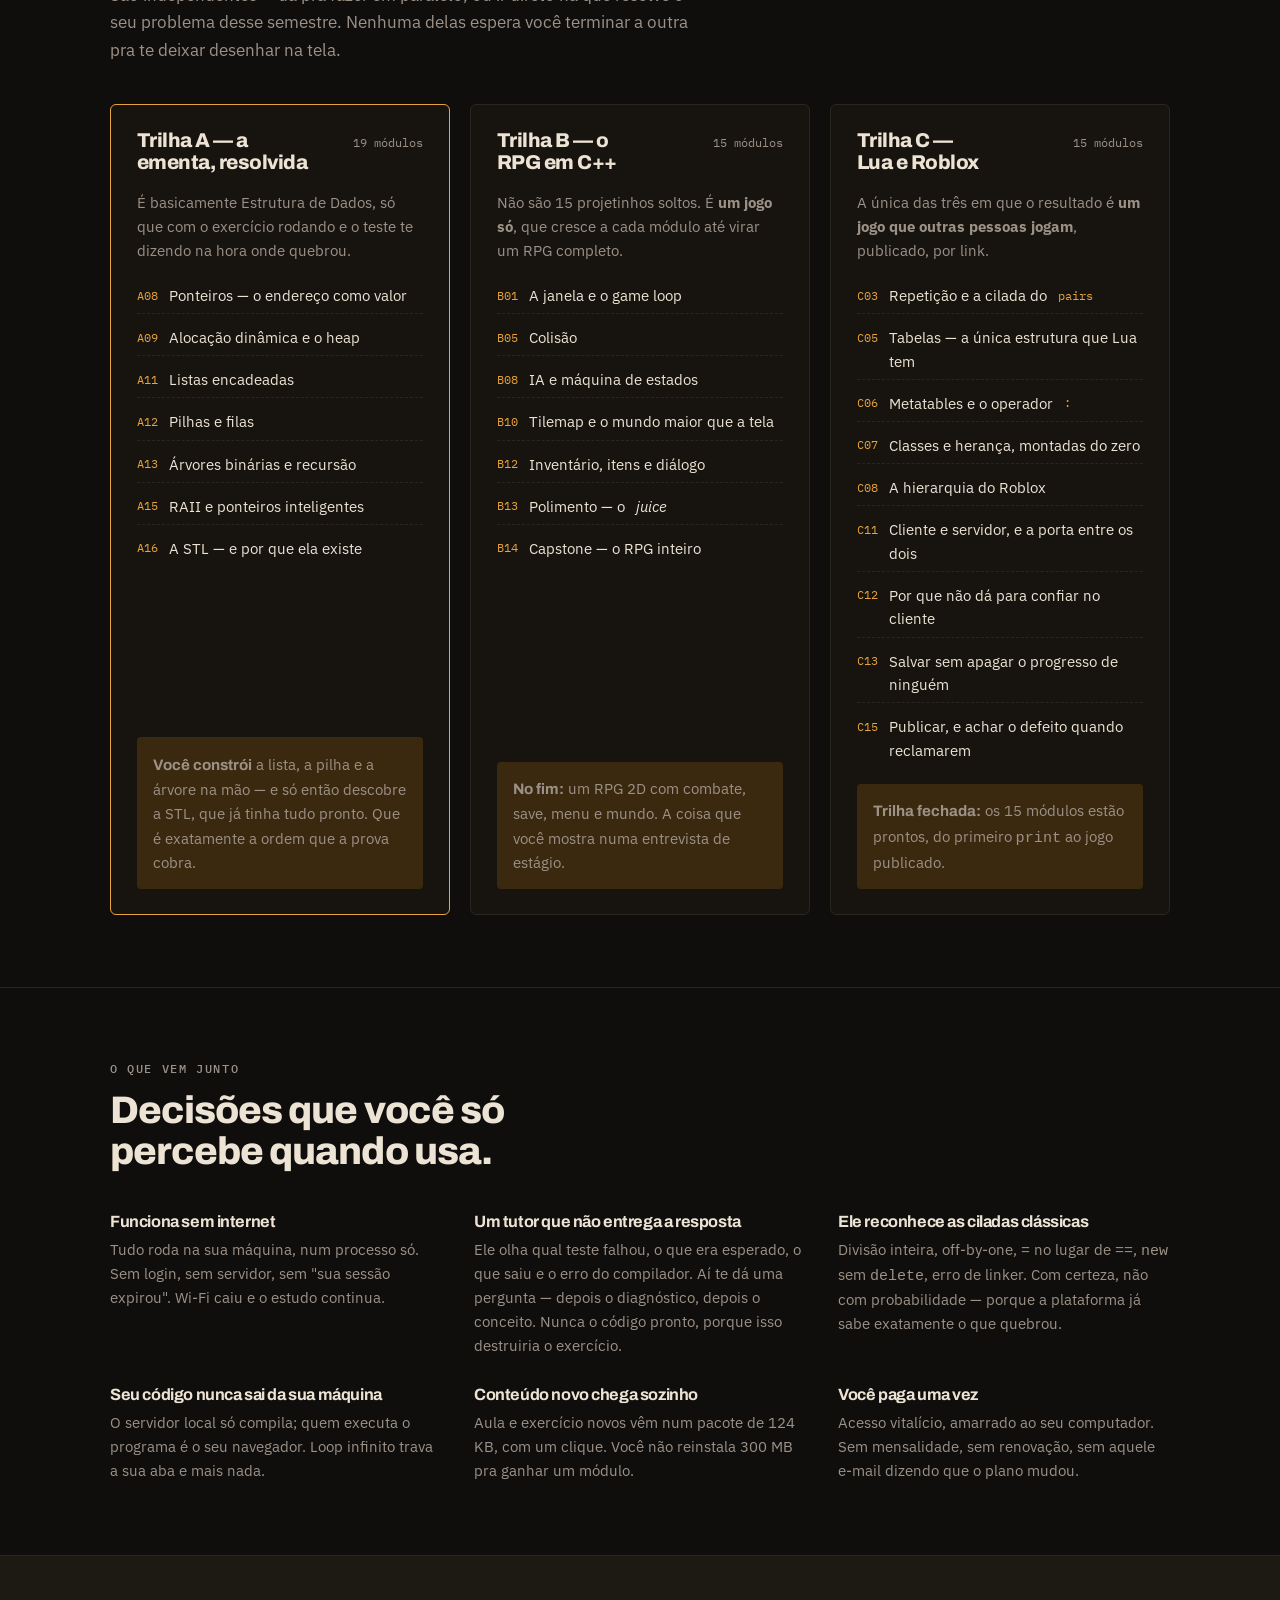
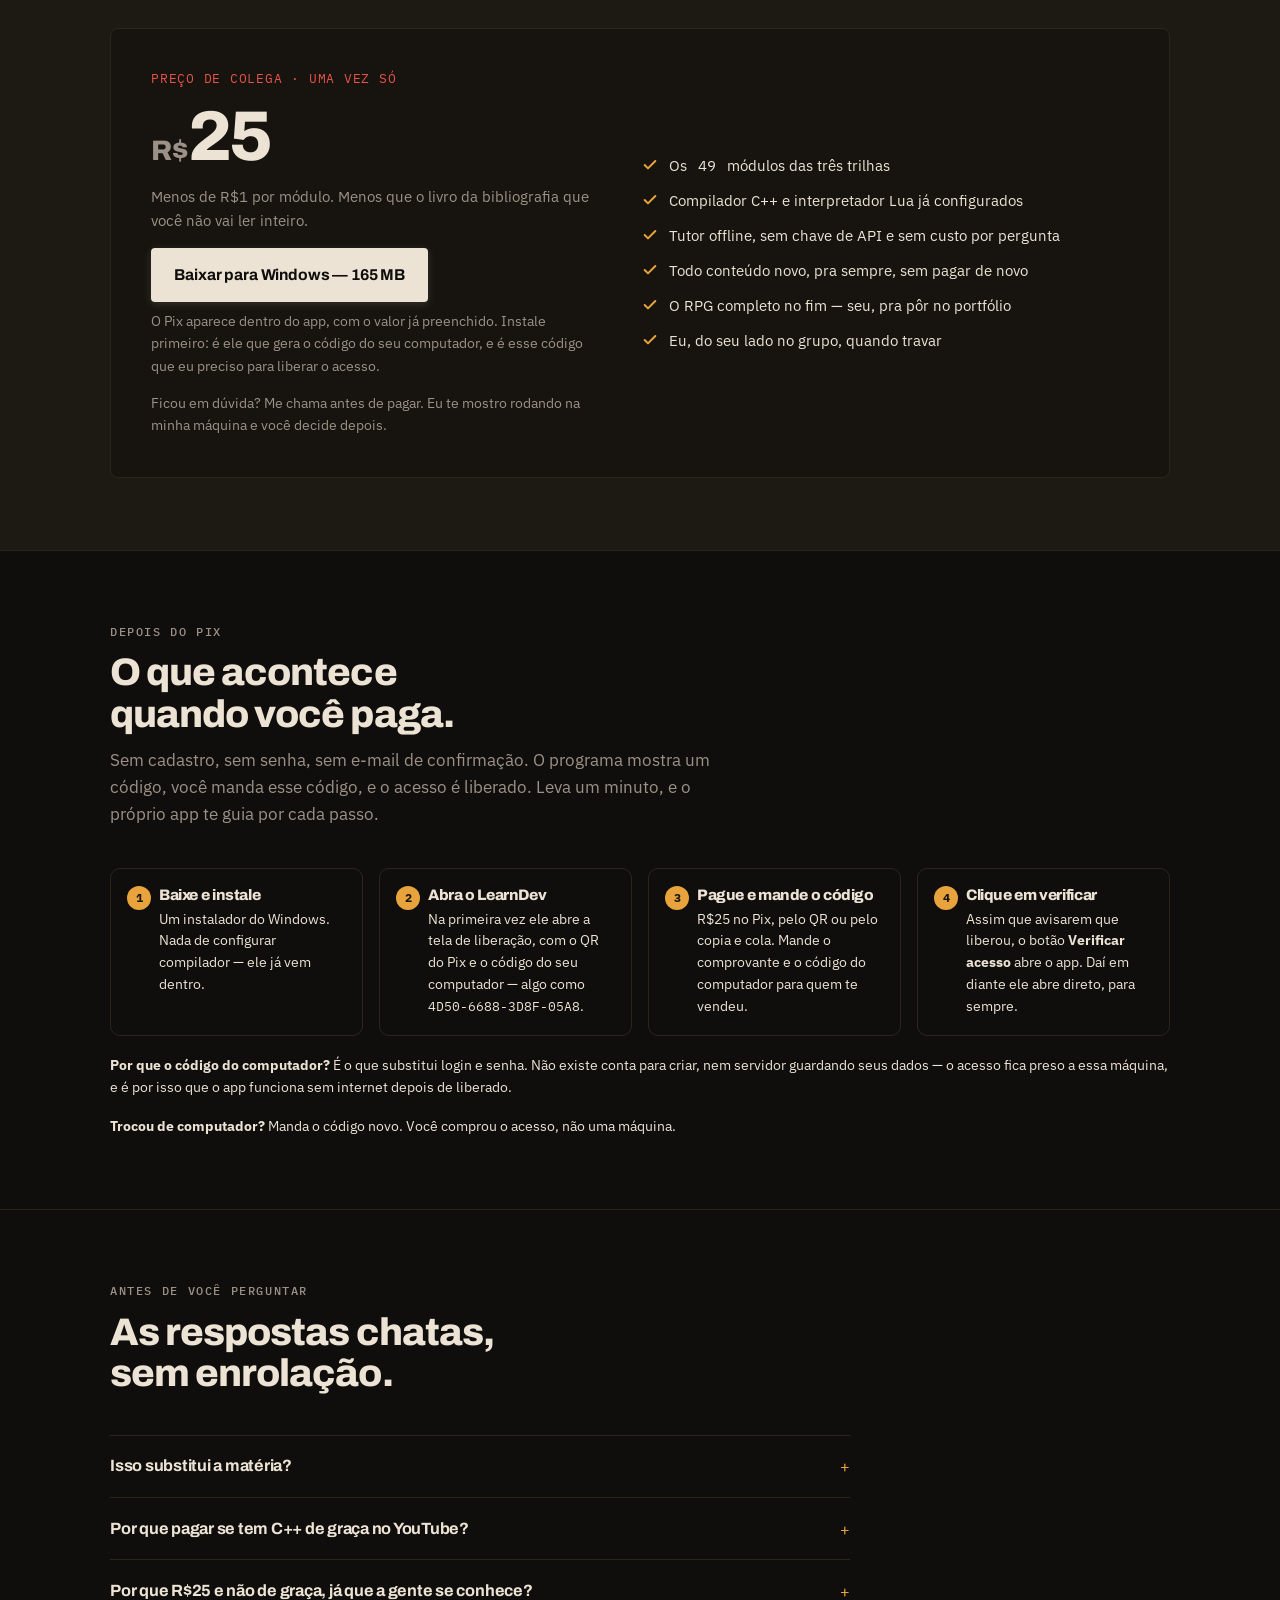
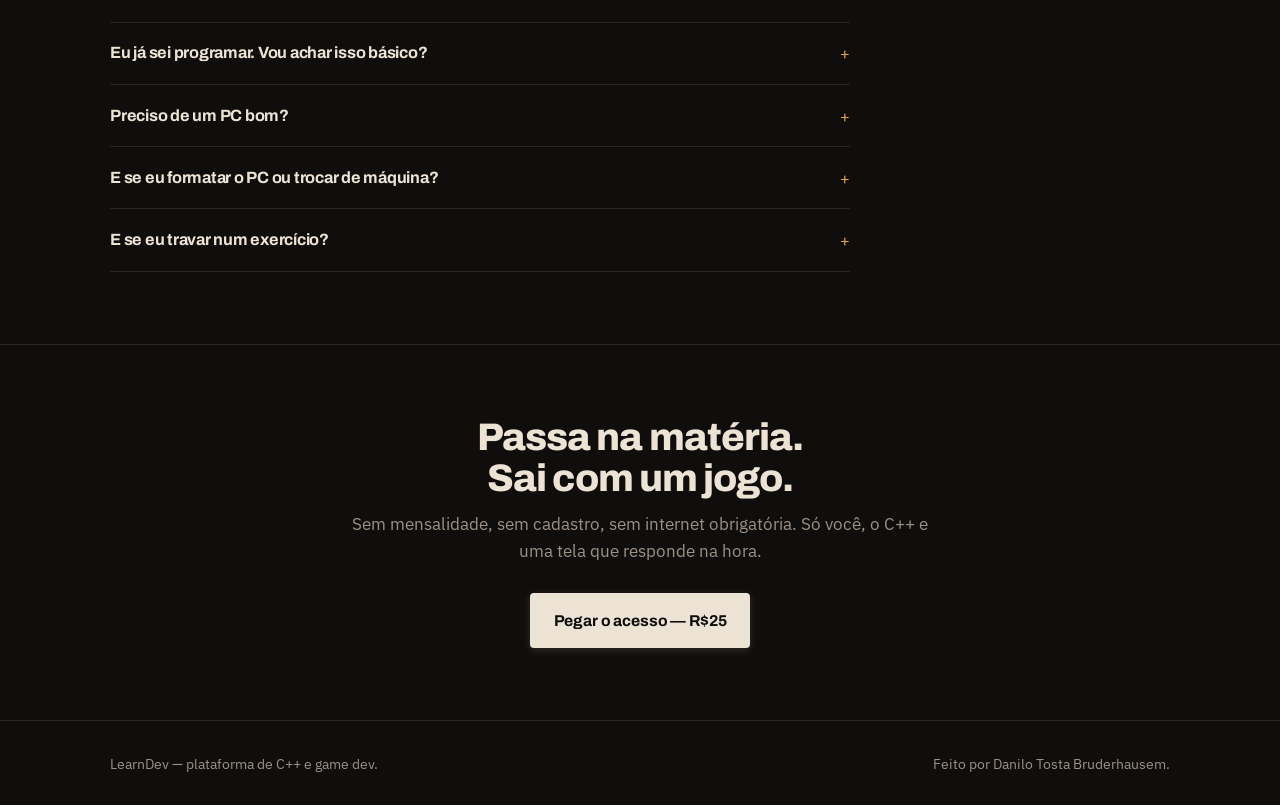
==== commit 2bc51ff7: "Conteudo 2026.08.28.1958" ====
--- a/index.html
+++ b/index.html
@@ -4,7 +4,7 @@
 <meta charset="utf-8">
 <meta name="viewport" content="width=device-width, initial-scale=1">
 <meta name="description" content="LearnDev — 49 módulos de C++, game dev e Roblox com exercício que compila e corrige na hora. Roda offline, pagamento único.">
-<meta property="og:title" content="LearnDev — C++ que responde na tela">
+<meta property="og:title" content="LearnDev — Codagem que responde na tela">
 <meta property="og:description" content="Ponteiro, lista encadeada e árvore com o teste corrigindo na hora. E duas trilhas onde o código vira jogo.">
 <meta property="og:type" content="website">
 <link rel="icon" href="data:image/svg+xml,<svg xmlns='http://www.w3.org/2000/svg' viewBox='0 0 24 24' fill='none' stroke='%23E8A33D' stroke-width='2.5' stroke-linecap='round' stroke-linejoin='round'><polyline points='16 18 22 12 16 6'/><polyline points='8 6 2 12 8 18'/></svg>">
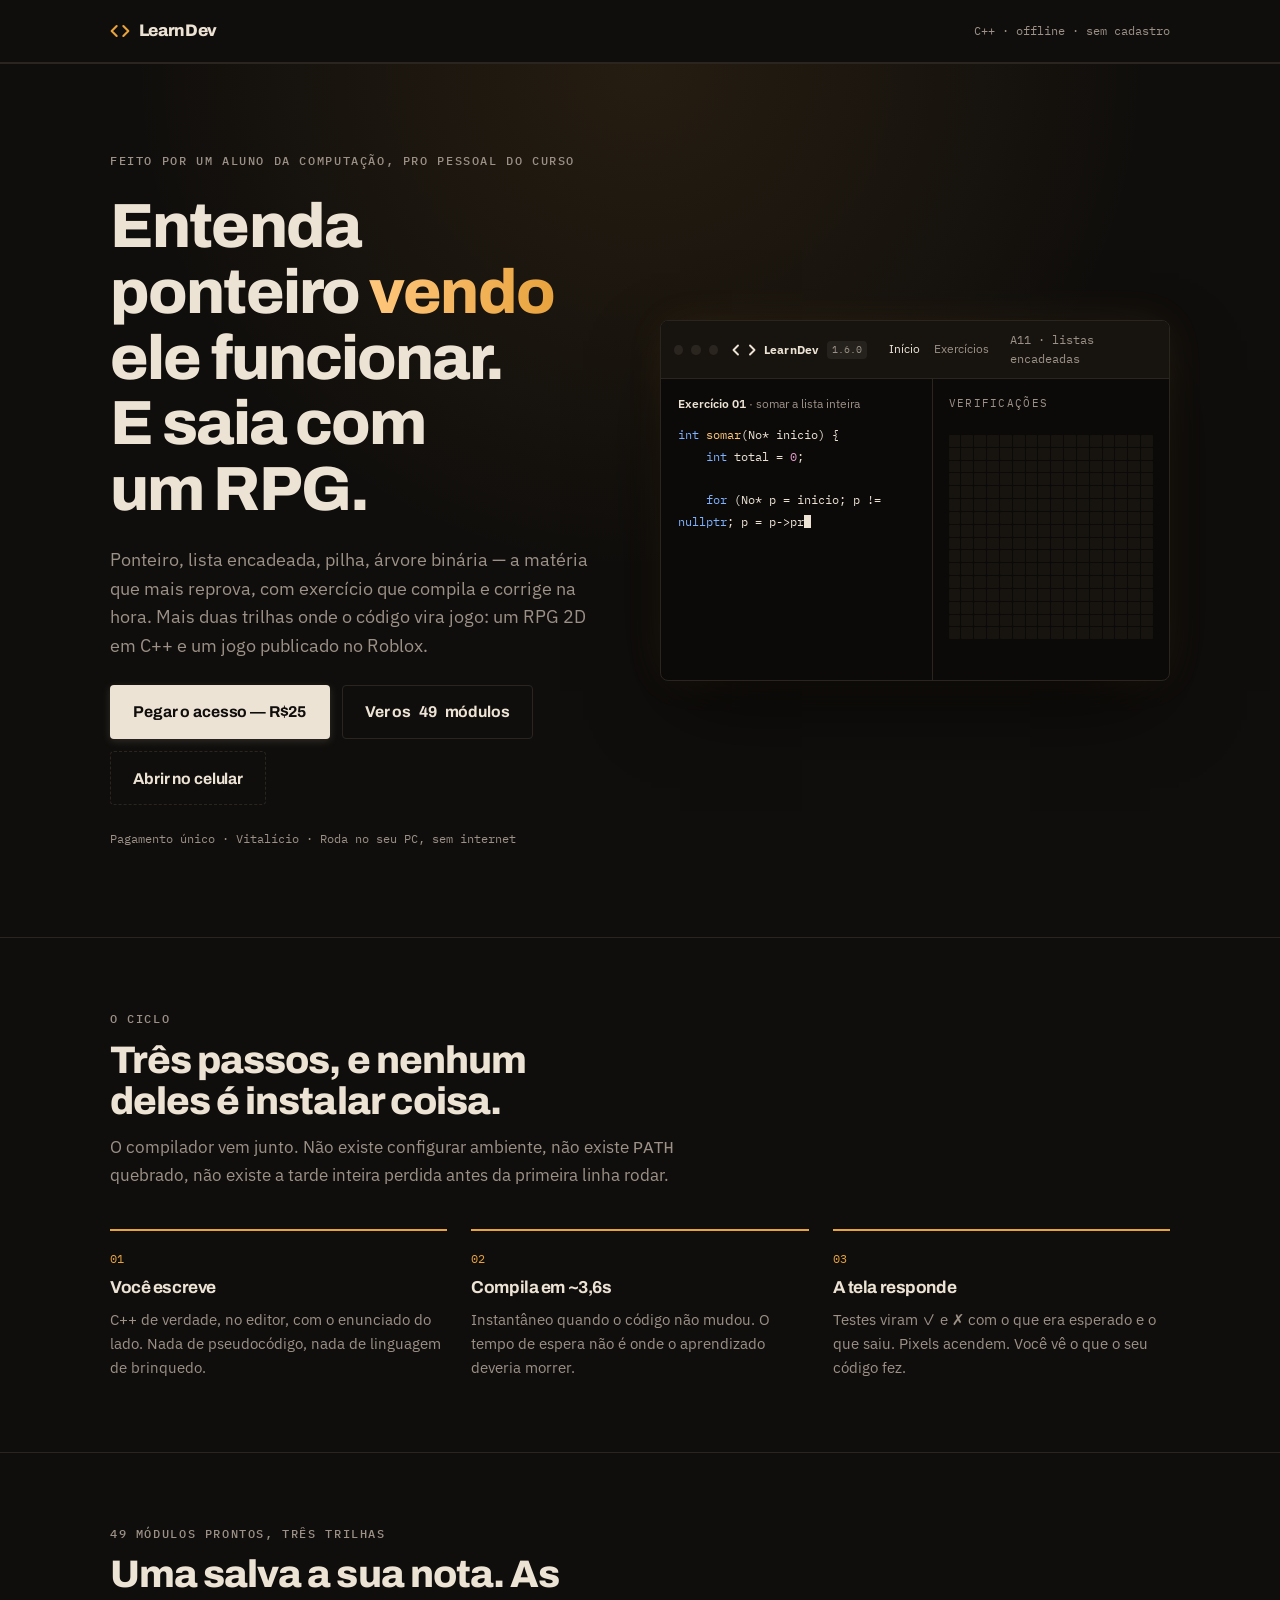
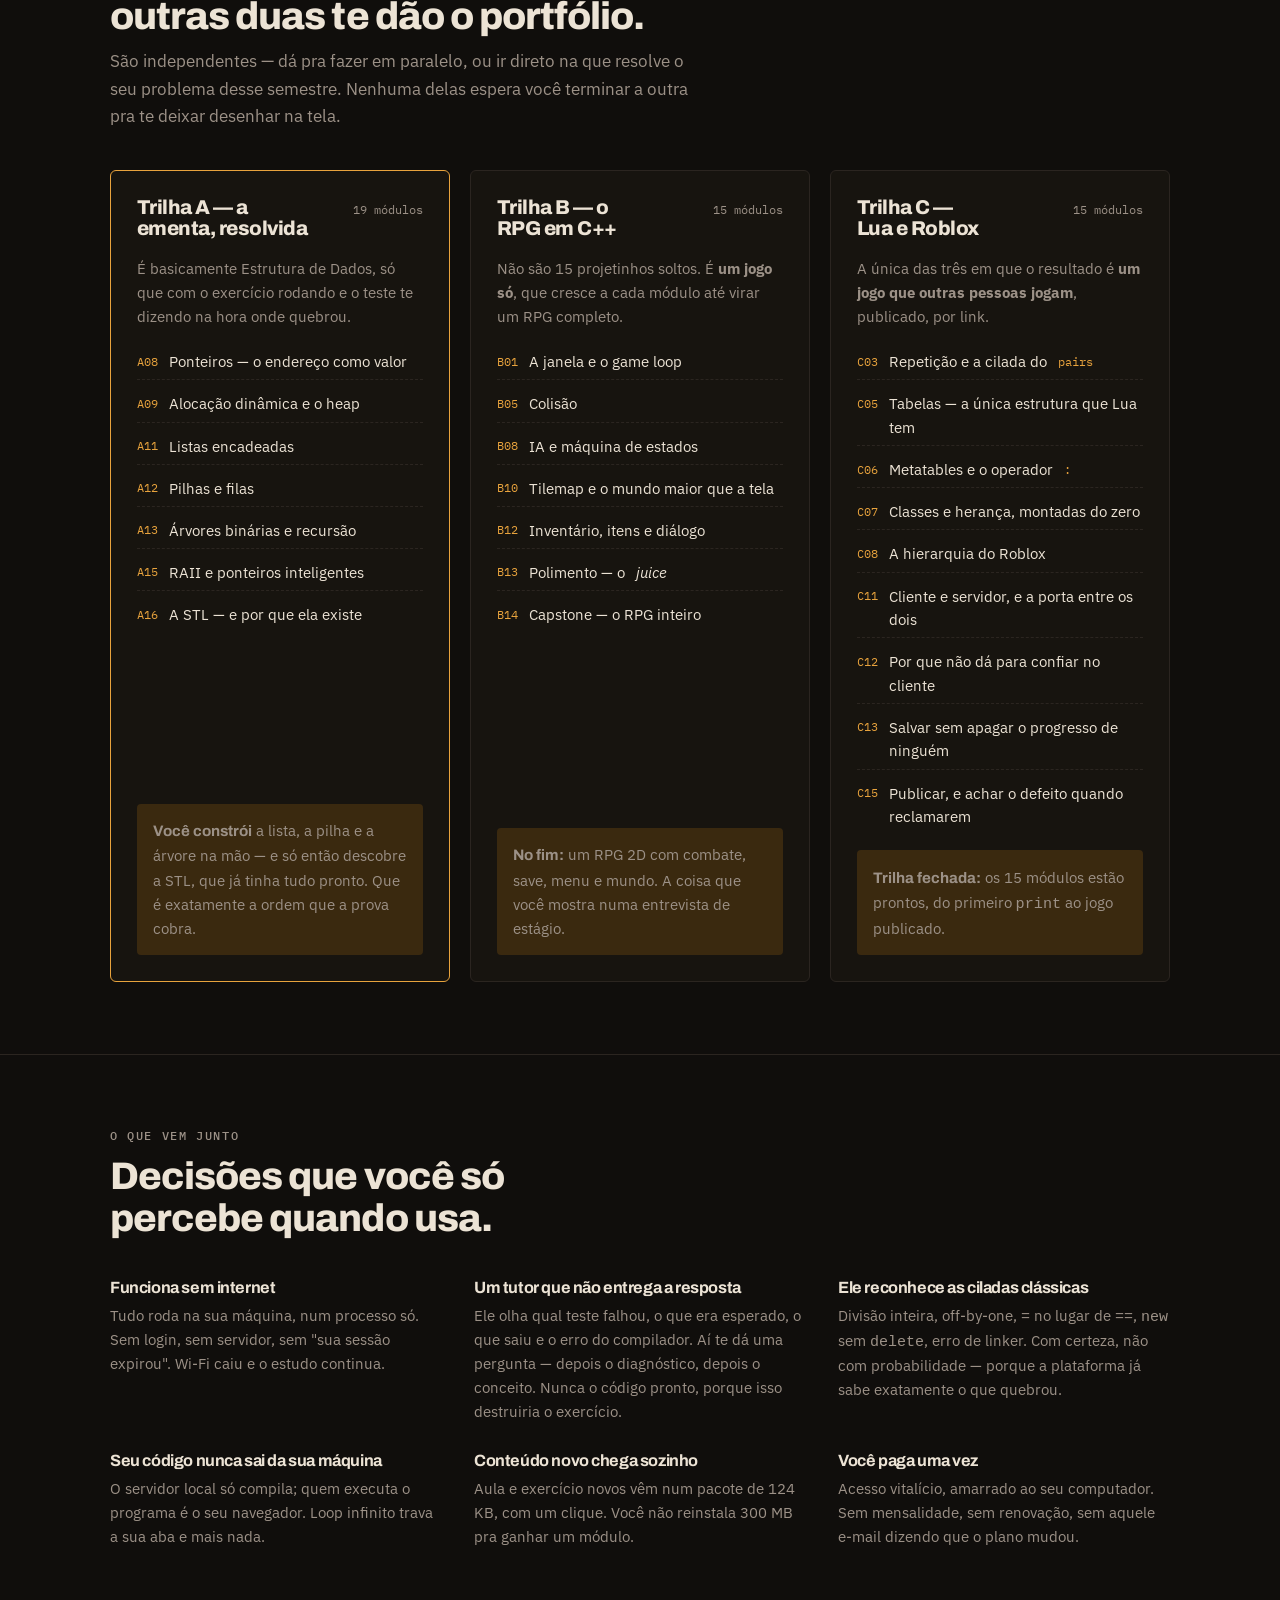
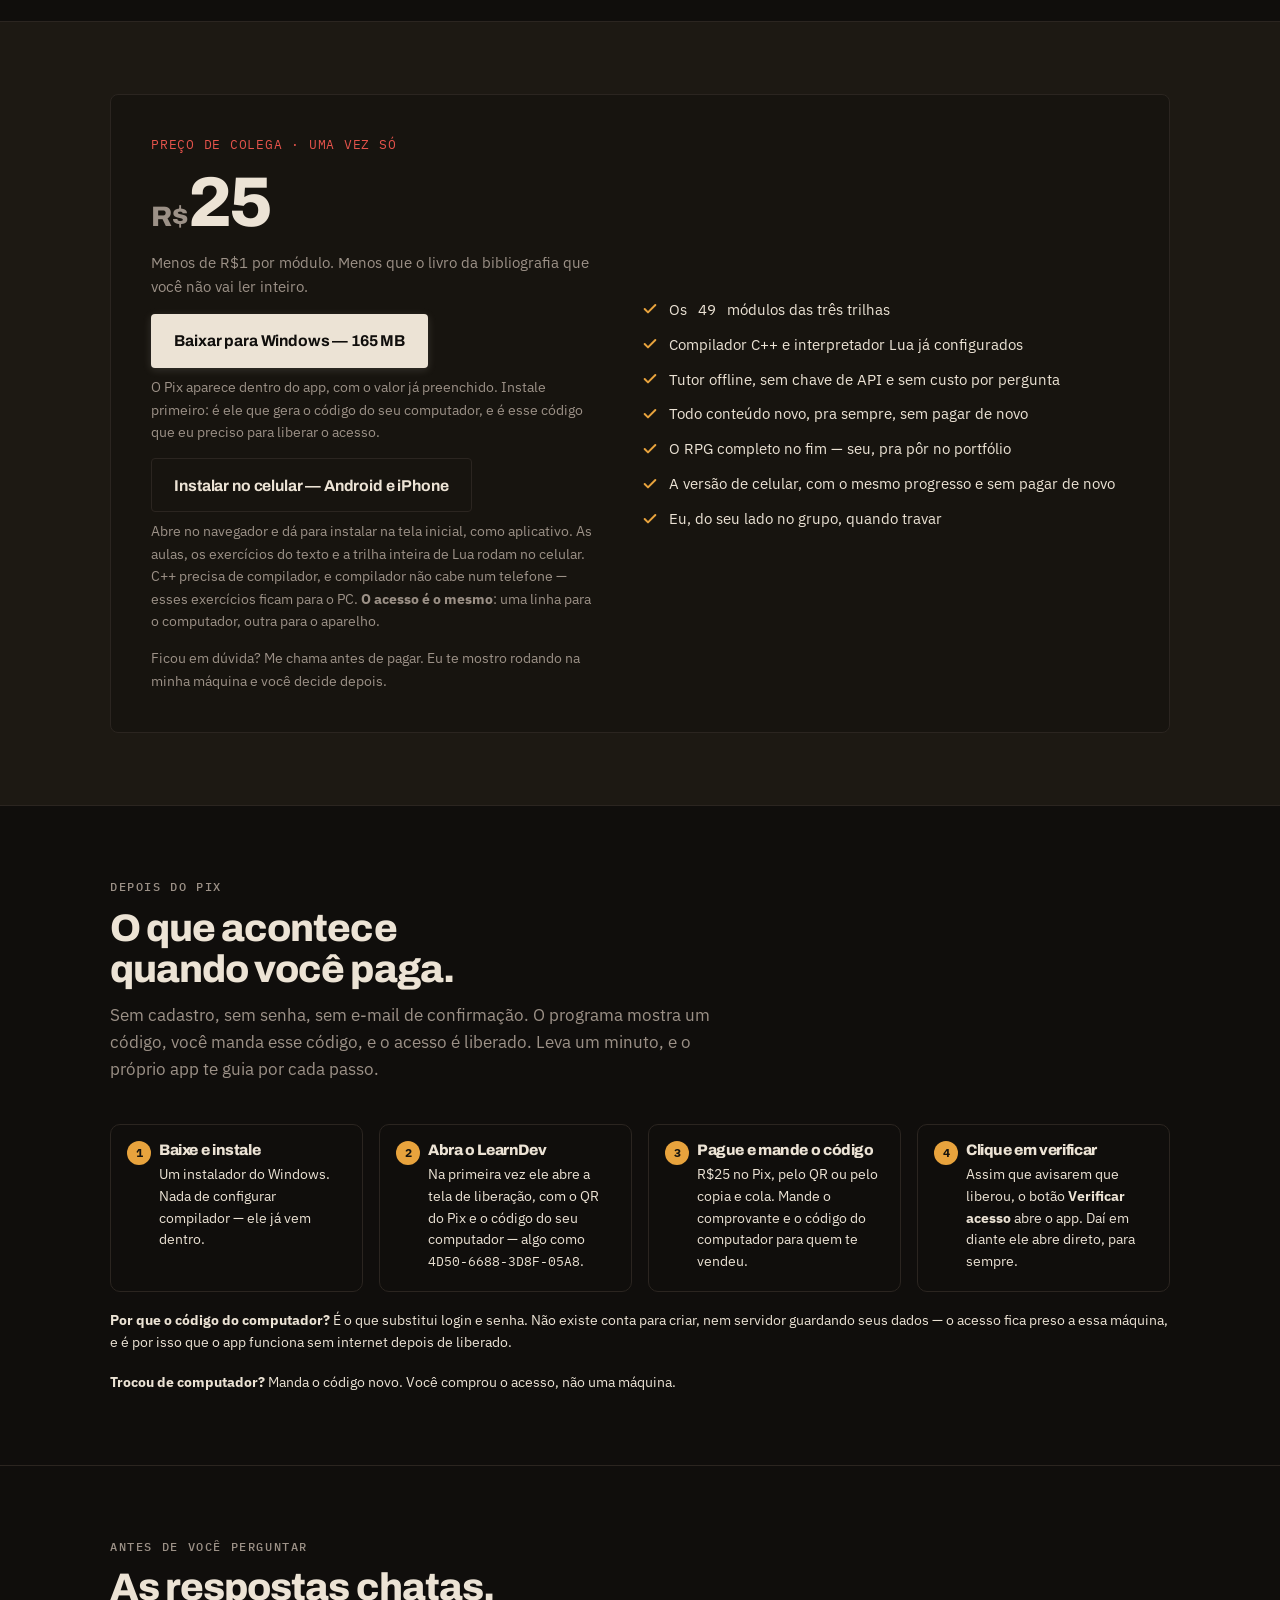
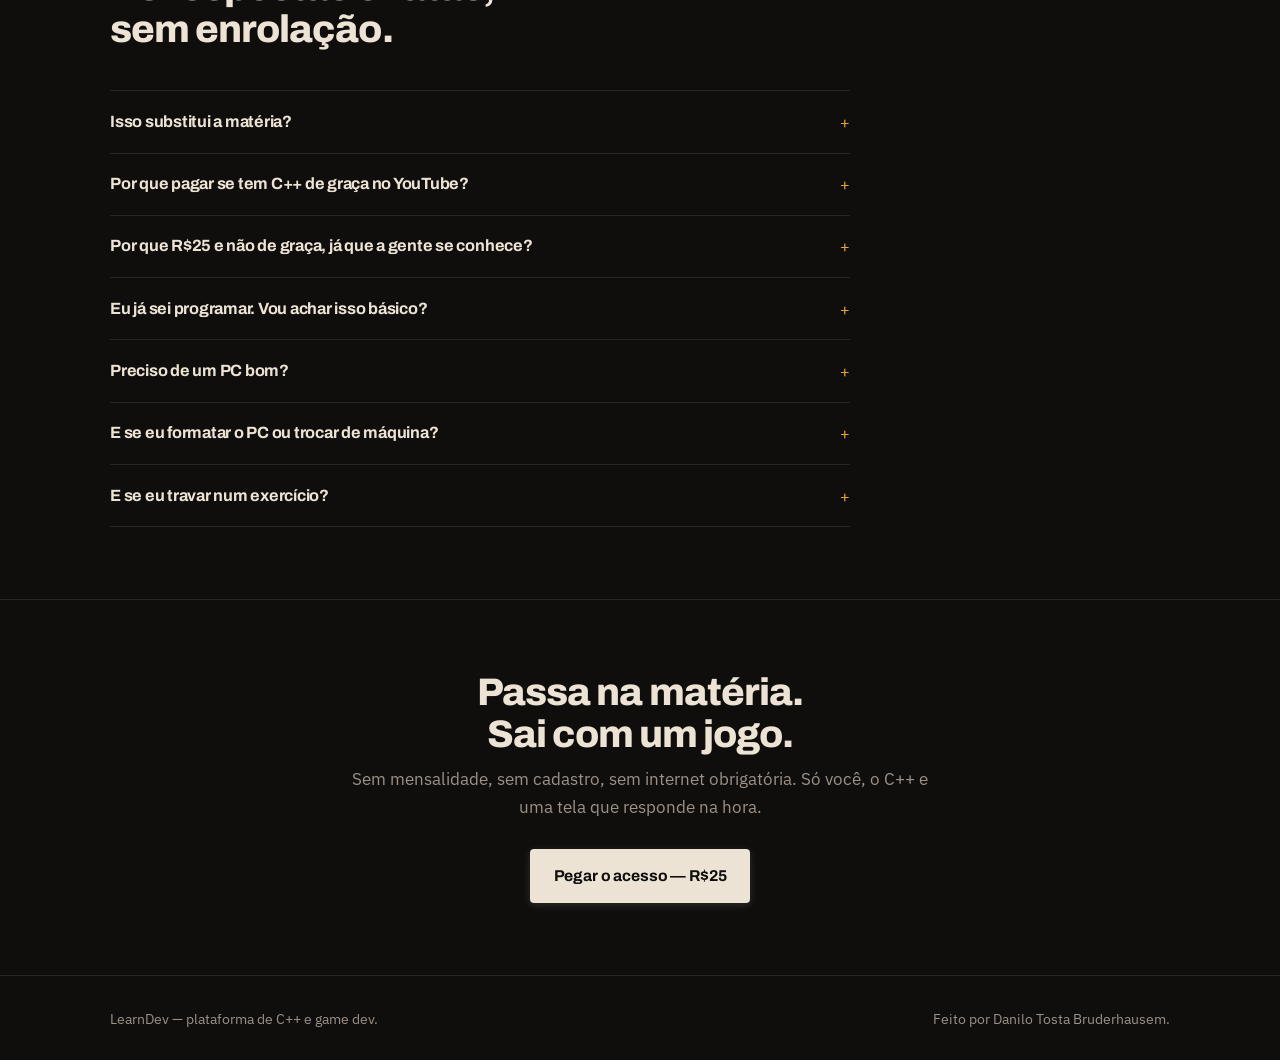
==== commit a8aef4f2: "Conteudo 2026.09.07.1802" ====
--- a/index.html
+++ b/index.html
@@ -607,6 +607,7 @@
         <div class="acoes">
           <a class="botao botao-cheio" href="#preco">Pegar o acesso — R$25</a>
           <a class="botao botao-vazio" href="#trilhas">Ver os <span data-conta="total">49</span> módulos</a>
+          <a class="botao botao-vazio" href="./celular/" style="border-style: dashed;">Abrir no celular</a>
         </div>
         <span class="selo">Pagamento único · Vitalício · Roda no seu PC, sem internet</span>
       </div>
@@ -796,6 +797,15 @@
               primeiro: é ele que gera o código do seu computador, e é esse
               código que eu preciso para liberar o acesso.
             </p>
+          <a class="botao botao-vazio" href="./celular/" style="align-self: flex-start;">Instalar no celular — Android e iPhone</a>
+            <p style="font-size: 0.88rem; color: var(--ink-soft); margin-top: -0.4rem;">
+              Abre no navegador e dá para instalar na tela inicial, como
+              aplicativo. As aulas, os exercícios do texto e a trilha inteira de
+              Lua rodam no celular. C++ precisa de compilador, e compilador não
+              cabe num telefone — esses exercícios ficam para o PC.
+              <b>O acesso é o mesmo</b>: uma linha para o computador, outra para
+              o aparelho.
+            </p>
           <p style="font-size: 0.88rem; color: var(--ink-soft);">
             Ficou em dúvida? Me chama antes de pagar. Eu te mostro rodando na
             minha máquina e você decide depois.
@@ -807,6 +817,7 @@
           <li><svg width="16" height="16" viewBox="0 0 24 24" fill="none" stroke="currentColor" stroke-width="3" stroke-linecap="round" stroke-linejoin="round"><polyline points="20 6 9 17 4 12"></polyline></svg> Tutor offline, sem chave de API e sem custo por pergunta</li>
           <li><svg width="16" height="16" viewBox="0 0 24 24" fill="none" stroke="currentColor" stroke-width="3" stroke-linecap="round" stroke-linejoin="round"><polyline points="20 6 9 17 4 12"></polyline></svg> Todo conteúdo novo, pra sempre, sem pagar de novo</li>
           <li><svg width="16" height="16" viewBox="0 0 24 24" fill="none" stroke="currentColor" stroke-width="3" stroke-linecap="round" stroke-linejoin="round"><polyline points="20 6 9 17 4 12"></polyline></svg> O RPG completo no fim — seu, pra pôr no portfólio</li>
+          <li><svg width="16" height="16" viewBox="0 0 24 24" fill="none" stroke="currentColor" stroke-width="3" stroke-linecap="round" stroke-linejoin="round"><polyline points="20 6 9 17 4 12"></polyline></svg> A versão de celular, com o mesmo progresso e sem pagar de novo</li>
           <li><svg width="16" height="16" viewBox="0 0 24 24" fill="none" stroke="currentColor" stroke-width="3" stroke-linecap="round" stroke-linejoin="round"><polyline points="20 6 9 17 4 12"></polyline></svg> Eu, do seu lado no grupo, quando travar</li>
         </ul>
       </div>
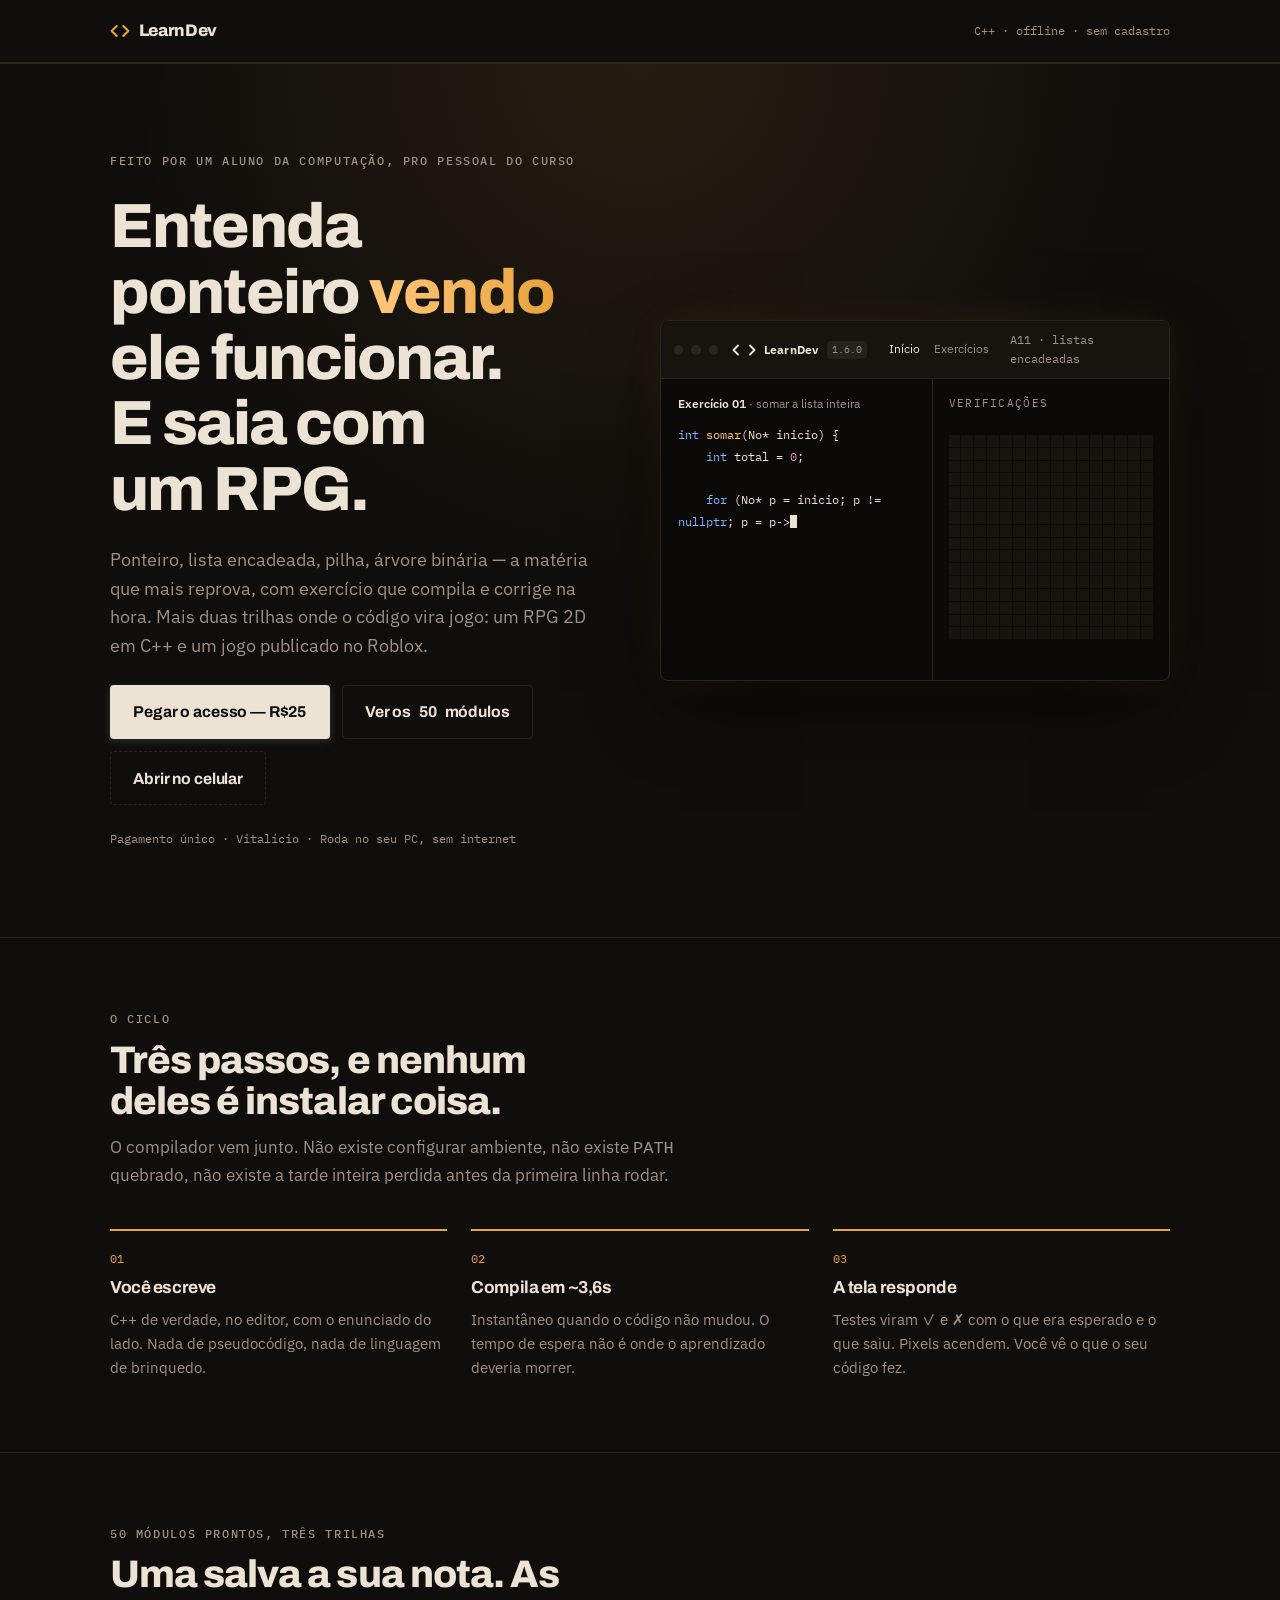
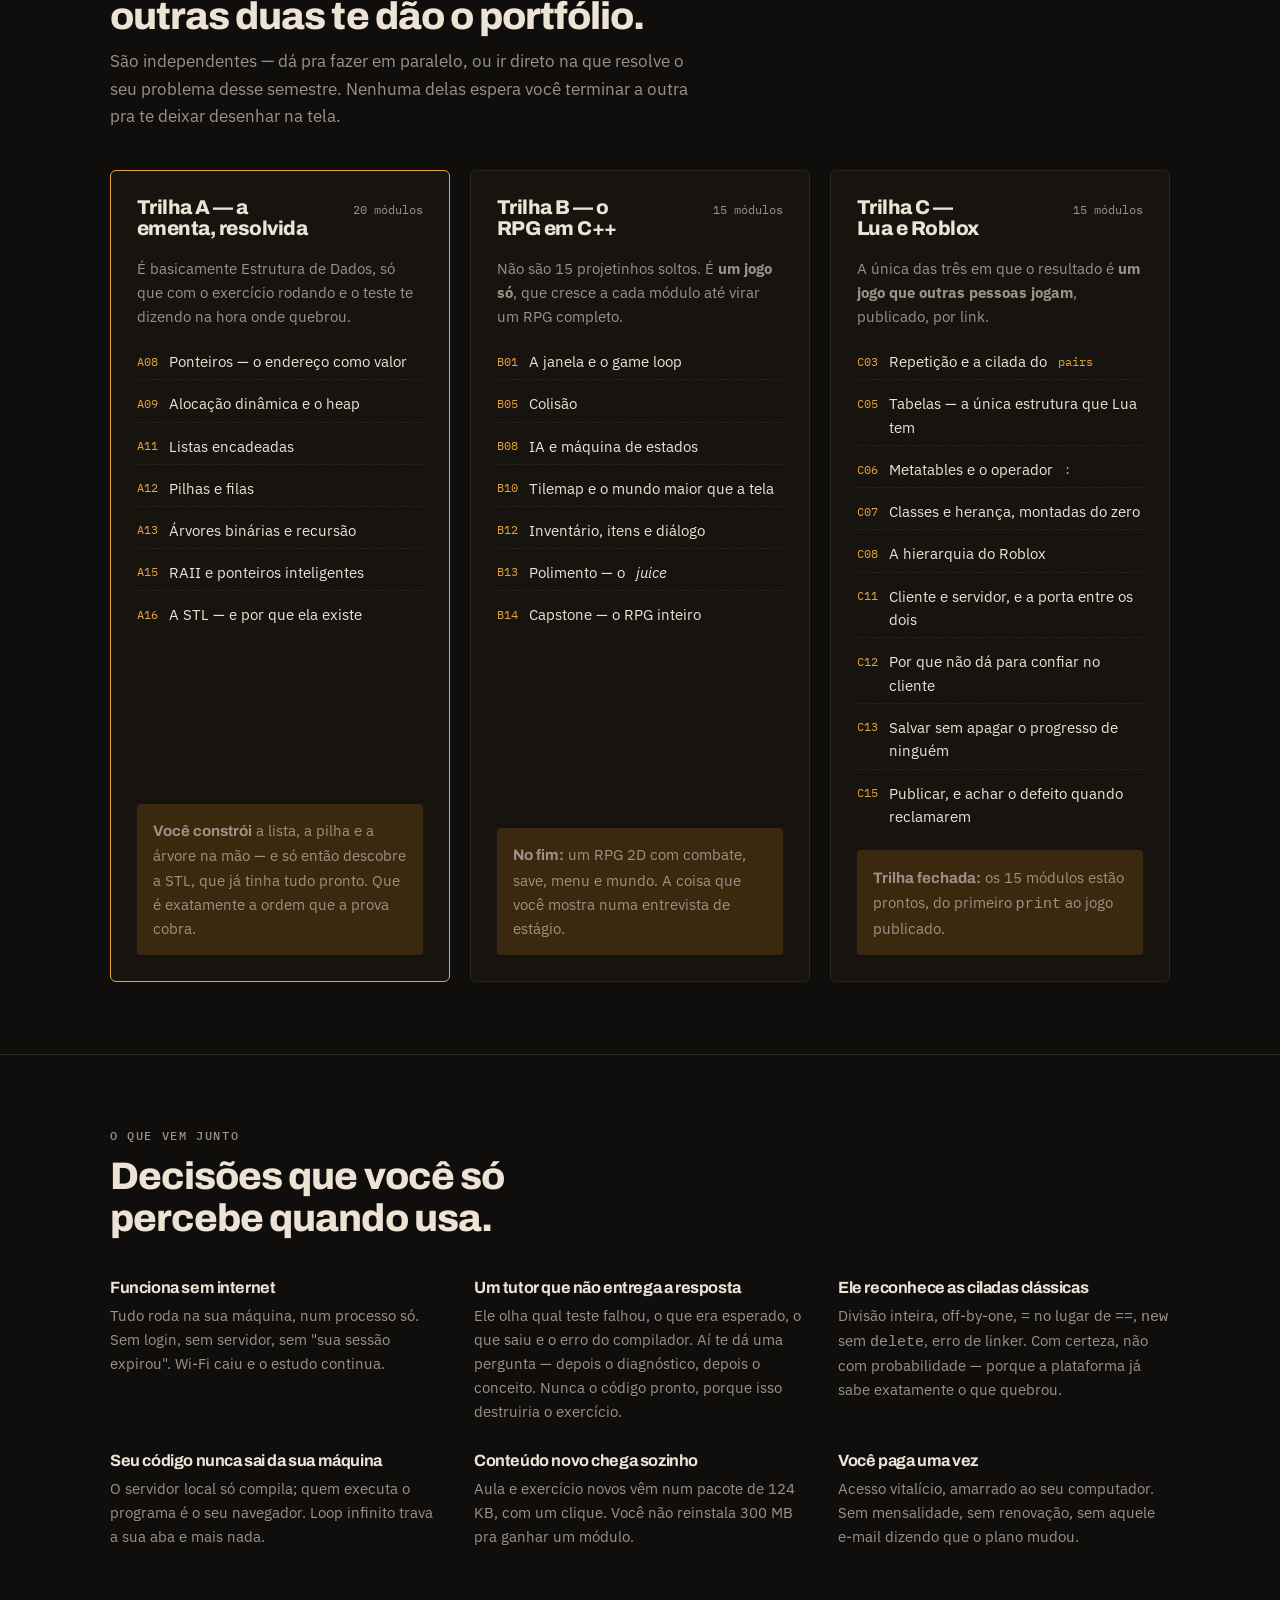
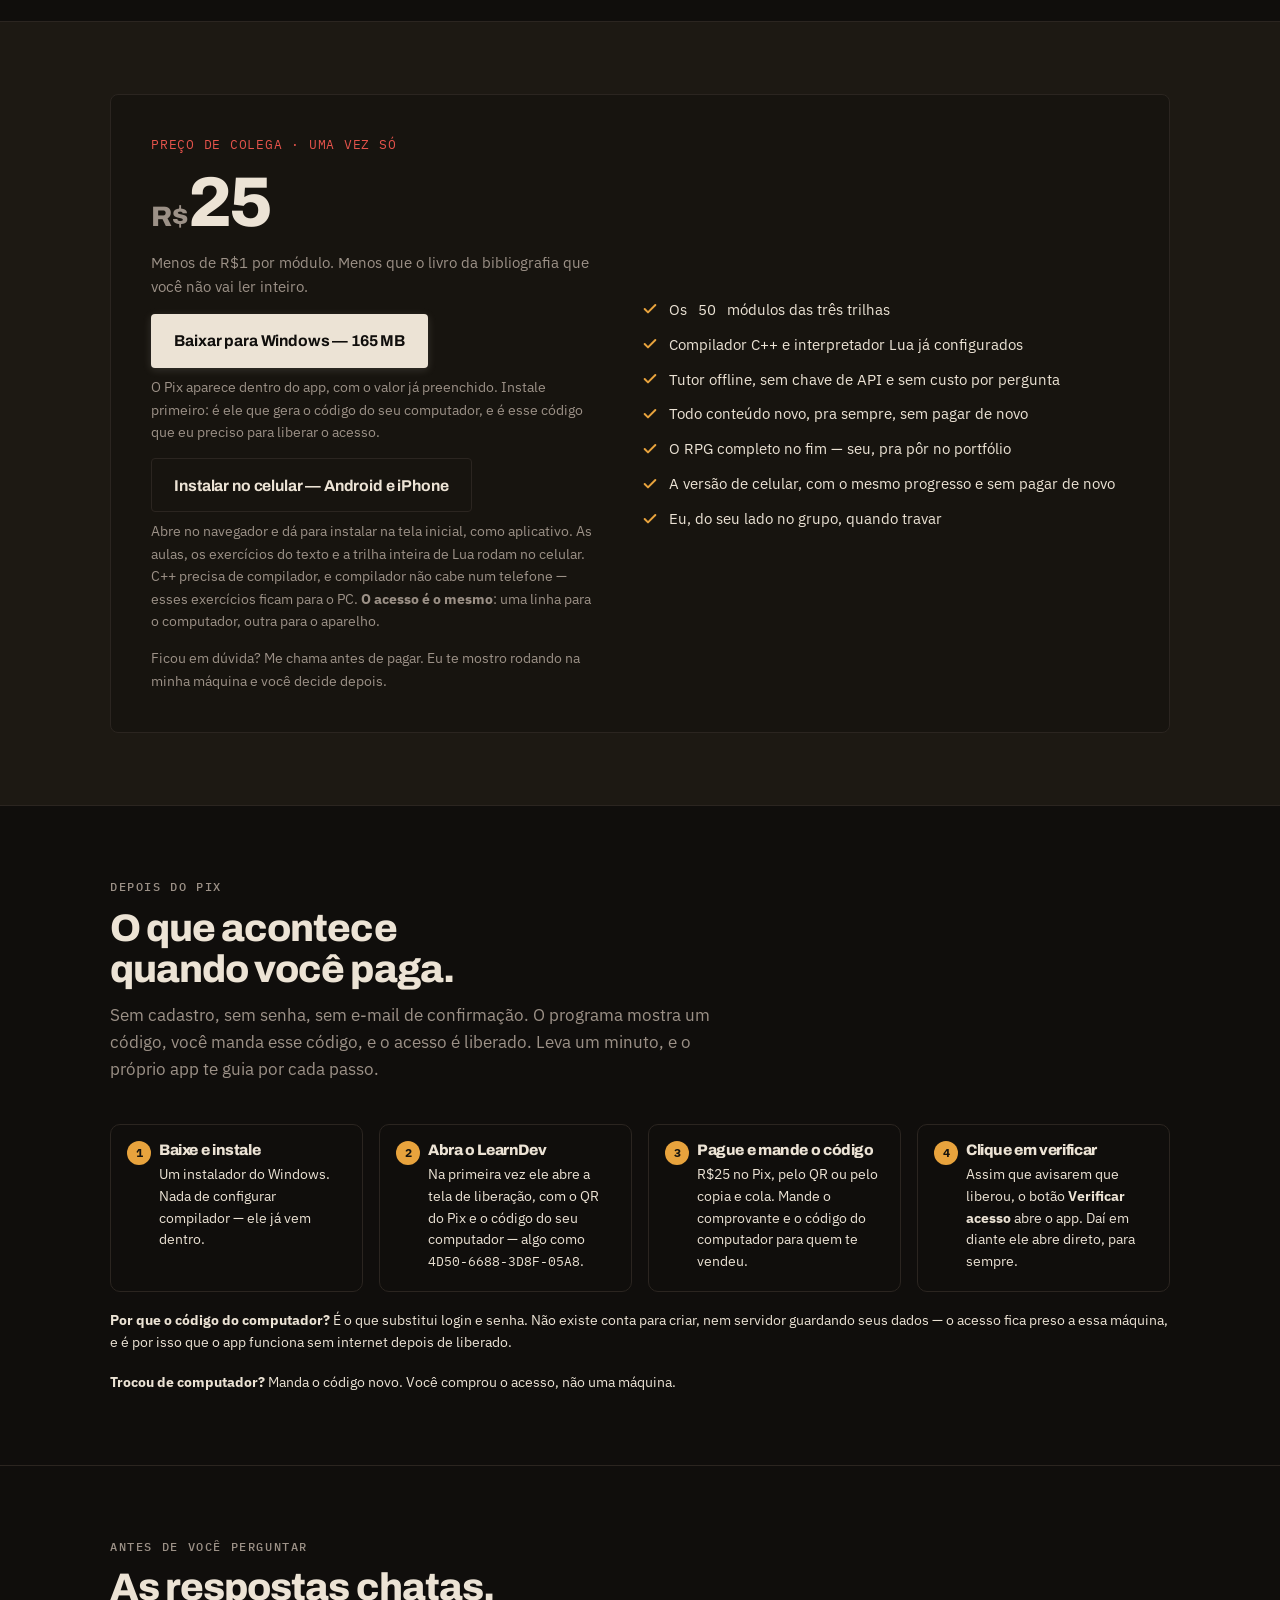
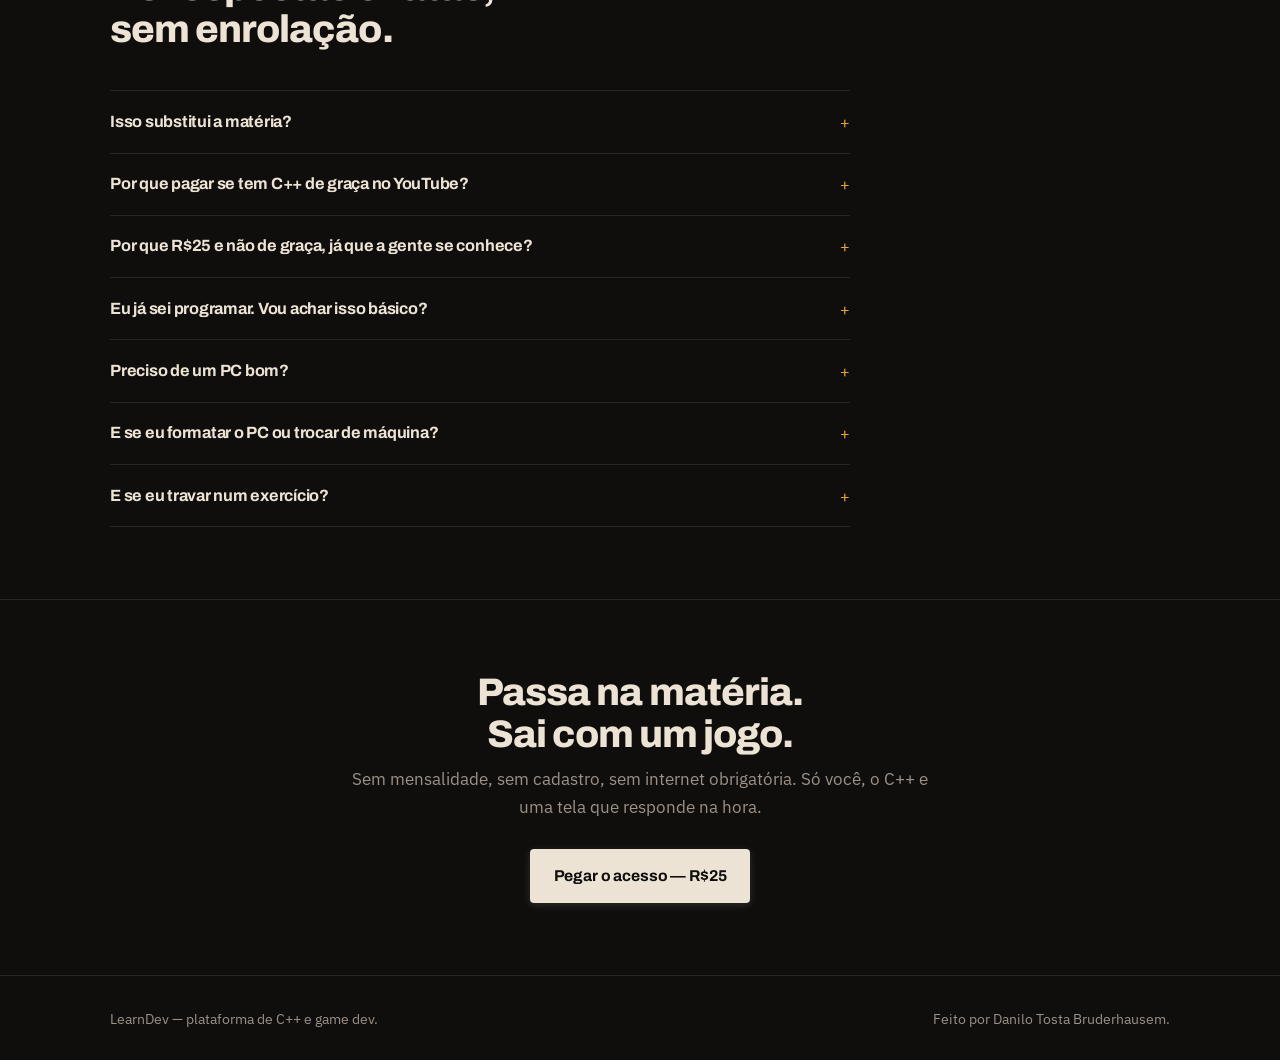
==== commit 86ec0ed0: "Conteudo 2026.09.13.1946" ====
--- a/index.html
+++ b/index.html
@@ -3,7 +3,7 @@
 <head>
 <meta charset="utf-8">
 <meta name="viewport" content="width=device-width, initial-scale=1">
-<meta name="description" content="LearnDev — 49 módulos de C++, game dev e Roblox com exercício que compila e corrige na hora. Roda offline, pagamento único.">
+<meta name="description" content="LearnDev — 50 módulos de C++, game dev e Roblox com exercício que compila e corrige na hora. Roda offline, pagamento único.">
 <meta property="og:title" content="LearnDev — Codagem que responde na tela">
 <meta property="og:description" content="Ponteiro, lista encadeada e árvore com o teste corrigindo na hora. E duas trilhas onde o código vira jogo.">
 <meta property="og:type" content="website">
@@ -606,7 +606,7 @@
         </p>
         <div class="acoes">
           <a class="botao botao-cheio" href="#preco">Pegar o acesso — R$25</a>
-          <a class="botao botao-vazio" href="#trilhas">Ver os <span data-conta="total">49</span> módulos</a>
+          <a class="botao botao-vazio" href="#trilhas">Ver os <span data-conta="total">50</span> módulos</a>
           <a class="botao botao-vazio" href="./celular/" style="border-style: dashed;">Abrir no celular</a>
         </div>
         <span class="selo">Pagamento único · Vitalício · Roda no seu PC, sem internet</span>
@@ -676,7 +676,7 @@
   <section id="trilhas">
     <div class="wrap bloco">
       <div class="cabeca">
-        <span class="eyebrow"><span data-conta="total">49</span> módulos prontos, <span data-conta="trilhas">três</span> trilhas</span>
+        <span class="eyebrow"><span data-conta="total">50</span> módulos prontos, <span data-conta="trilhas">três</span> trilhas</span>
         <h2>Uma salva a sua nota. As outras duas te dão o portfólio.</h2>
         <p>
           São independentes — dá pra fazer em paralelo, ou ir direto na que resolve
@@ -689,7 +689,7 @@
         <div class="trilha destaque">
           <div class="trilha-topo">
             <h3>Trilha A — a ementa, resolvida</h3>
-            <span class="trilha-conta"><span data-conta="cpp">19</span> módulos</span>
+            <span class="trilha-conta"><span data-conta="cpp">20</span> módulos</span>
           </div>
           <p>É basicamente Estrutura de Dados, só que com o exercício rodando e o teste te dizendo na hora onde quebrou.</p>
           <ul class="modulos">
@@ -812,7 +812,7 @@
           </p>
         </div>
         <ul class="inclui">
-          <li><svg width="16" height="16" viewBox="0 0 24 24" fill="none" stroke="currentColor" stroke-width="3" stroke-linecap="round" stroke-linejoin="round"><polyline points="20 6 9 17 4 12"></polyline></svg> Os <span data-conta="total">49</span> módulos das três trilhas</li>
+          <li><svg width="16" height="16" viewBox="0 0 24 24" fill="none" stroke="currentColor" stroke-width="3" stroke-linecap="round" stroke-linejoin="round"><polyline points="20 6 9 17 4 12"></polyline></svg> Os <span data-conta="total">50</span> módulos das três trilhas</li>
           <li><svg width="16" height="16" viewBox="0 0 24 24" fill="none" stroke="currentColor" stroke-width="3" stroke-linecap="round" stroke-linejoin="round"><polyline points="20 6 9 17 4 12"></polyline></svg> Compilador C++ e interpretador Lua já configurados</li>
           <li><svg width="16" height="16" viewBox="0 0 24 24" fill="none" stroke="currentColor" stroke-width="3" stroke-linecap="round" stroke-linejoin="round"><polyline points="20 6 9 17 4 12"></polyline></svg> Tutor offline, sem chave de API e sem custo por pergunta</li>
           <li><svg width="16" height="16" viewBox="0 0 24 24" fill="none" stroke="currentColor" stroke-width="3" stroke-linecap="round" stroke-linejoin="round"><polyline points="20 6 9 17 4 12"></polyline></svg> Todo conteúdo novo, pra sempre, sem pagar de novo</li>
@@ -896,7 +896,7 @@
         </details>
         <details>
           <summary>Por que R$25 e não de graça, já que a gente se conhece?</summary>
-          <p>Porque isso levou meses. São <span data-conta="total">49</span> módulos escritos, um compilador embutido, um tutor que funciona offline e um instalador que só funciona. Preço de colega é R$25; o preço de verdade de uma coisa desse tamanho é outro. E, sendo honesto: o que é de graça ninguém abre no dia seguinte.</p>
+          <p>Porque isso levou meses. São <span data-conta="total">50</span> módulos escritos, um compilador embutido, um tutor que funciona offline e um instalador que só funciona. Preço de colega é R$25; o preço de verdade de uma coisa desse tamanho é outro. E, sendo honesto: o que é de graça ninguém abre no dia seguinte.</p>
         </details>
         <details>
           <summary>Eu já sei programar. Vou achar isso básico?</summary>
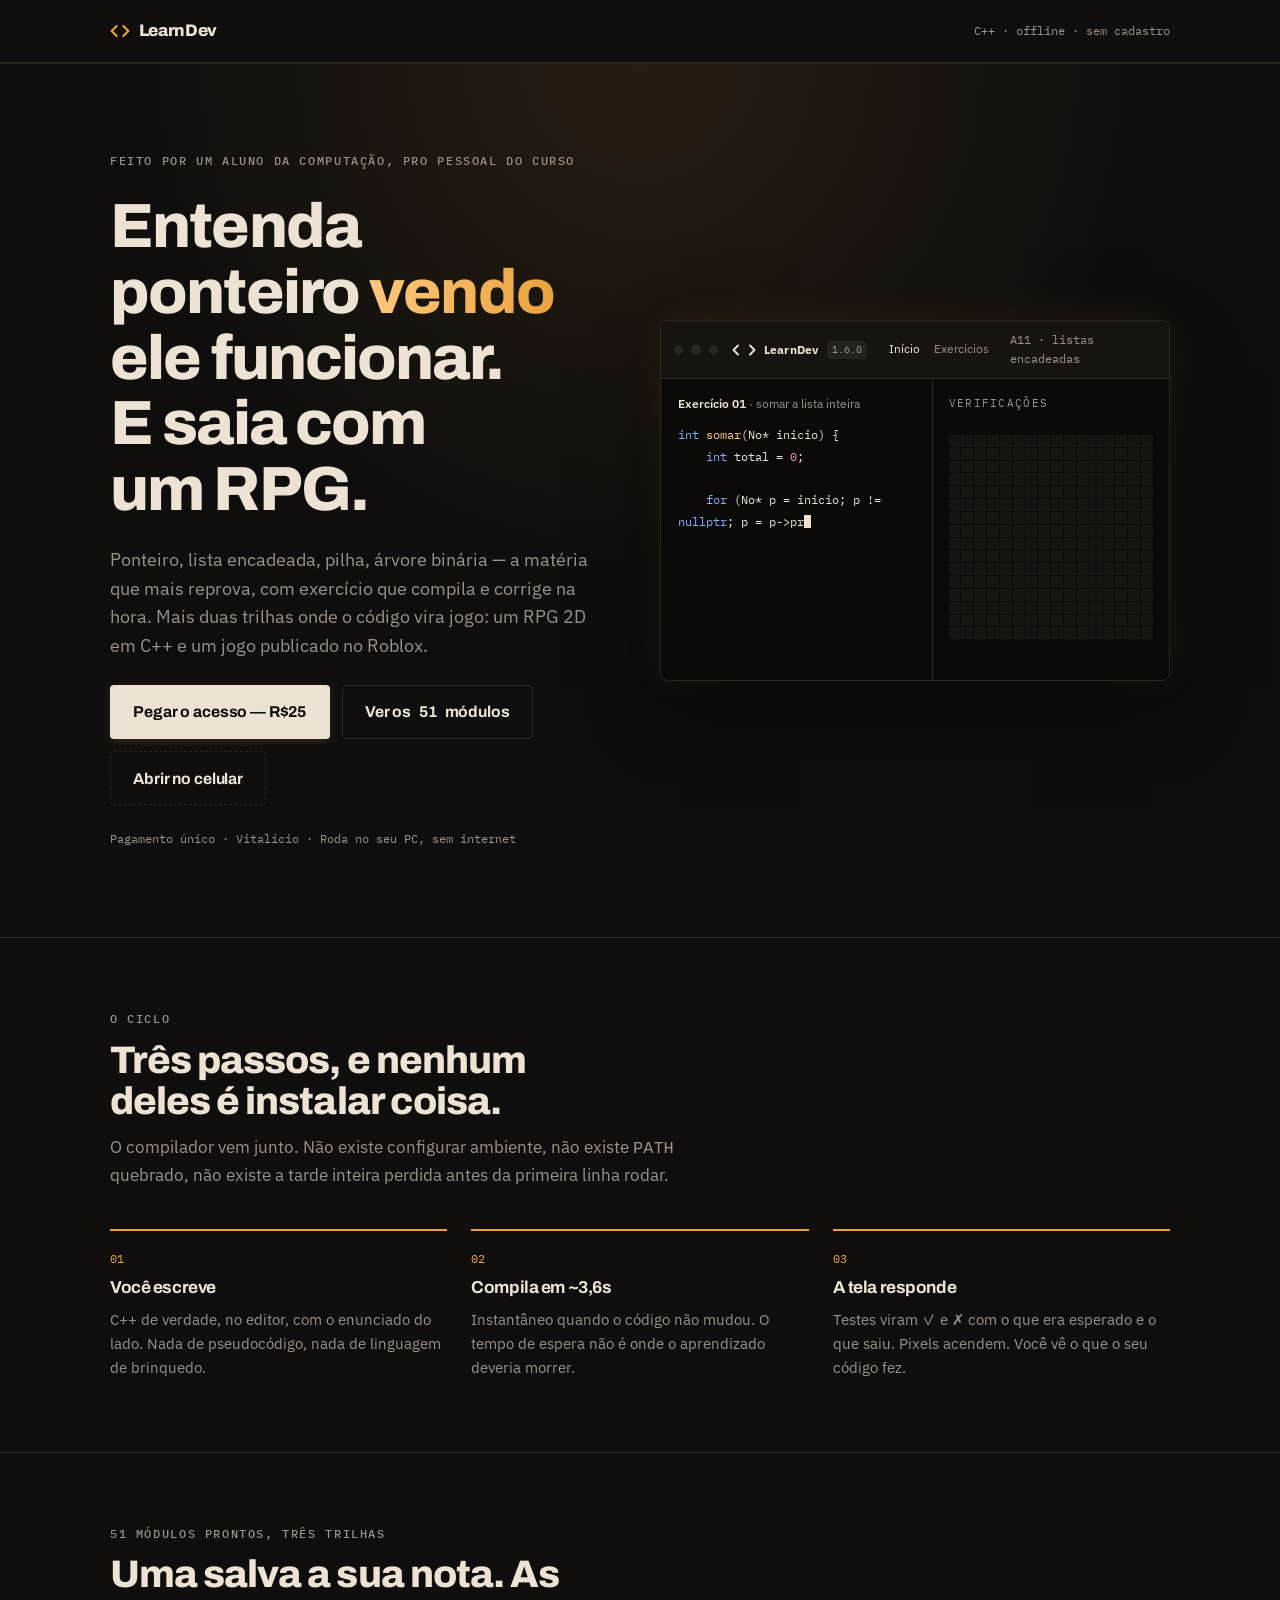
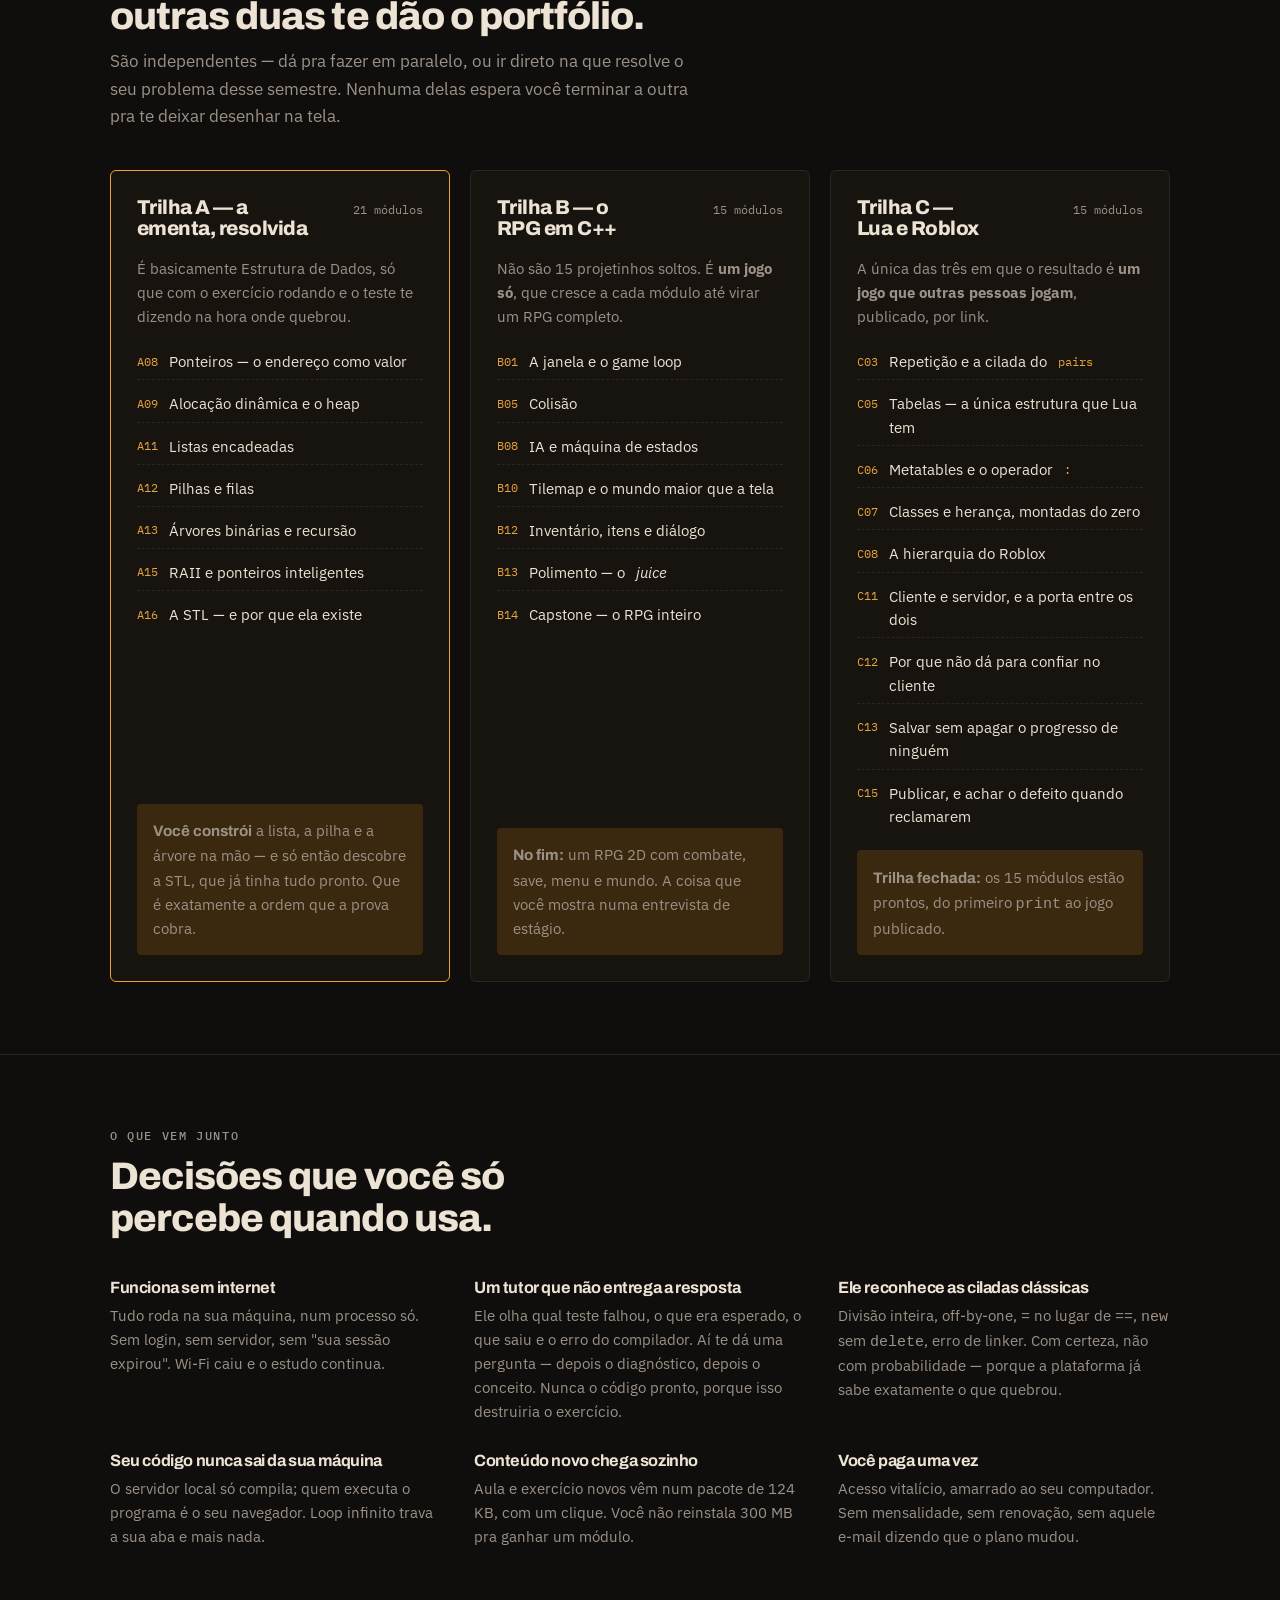
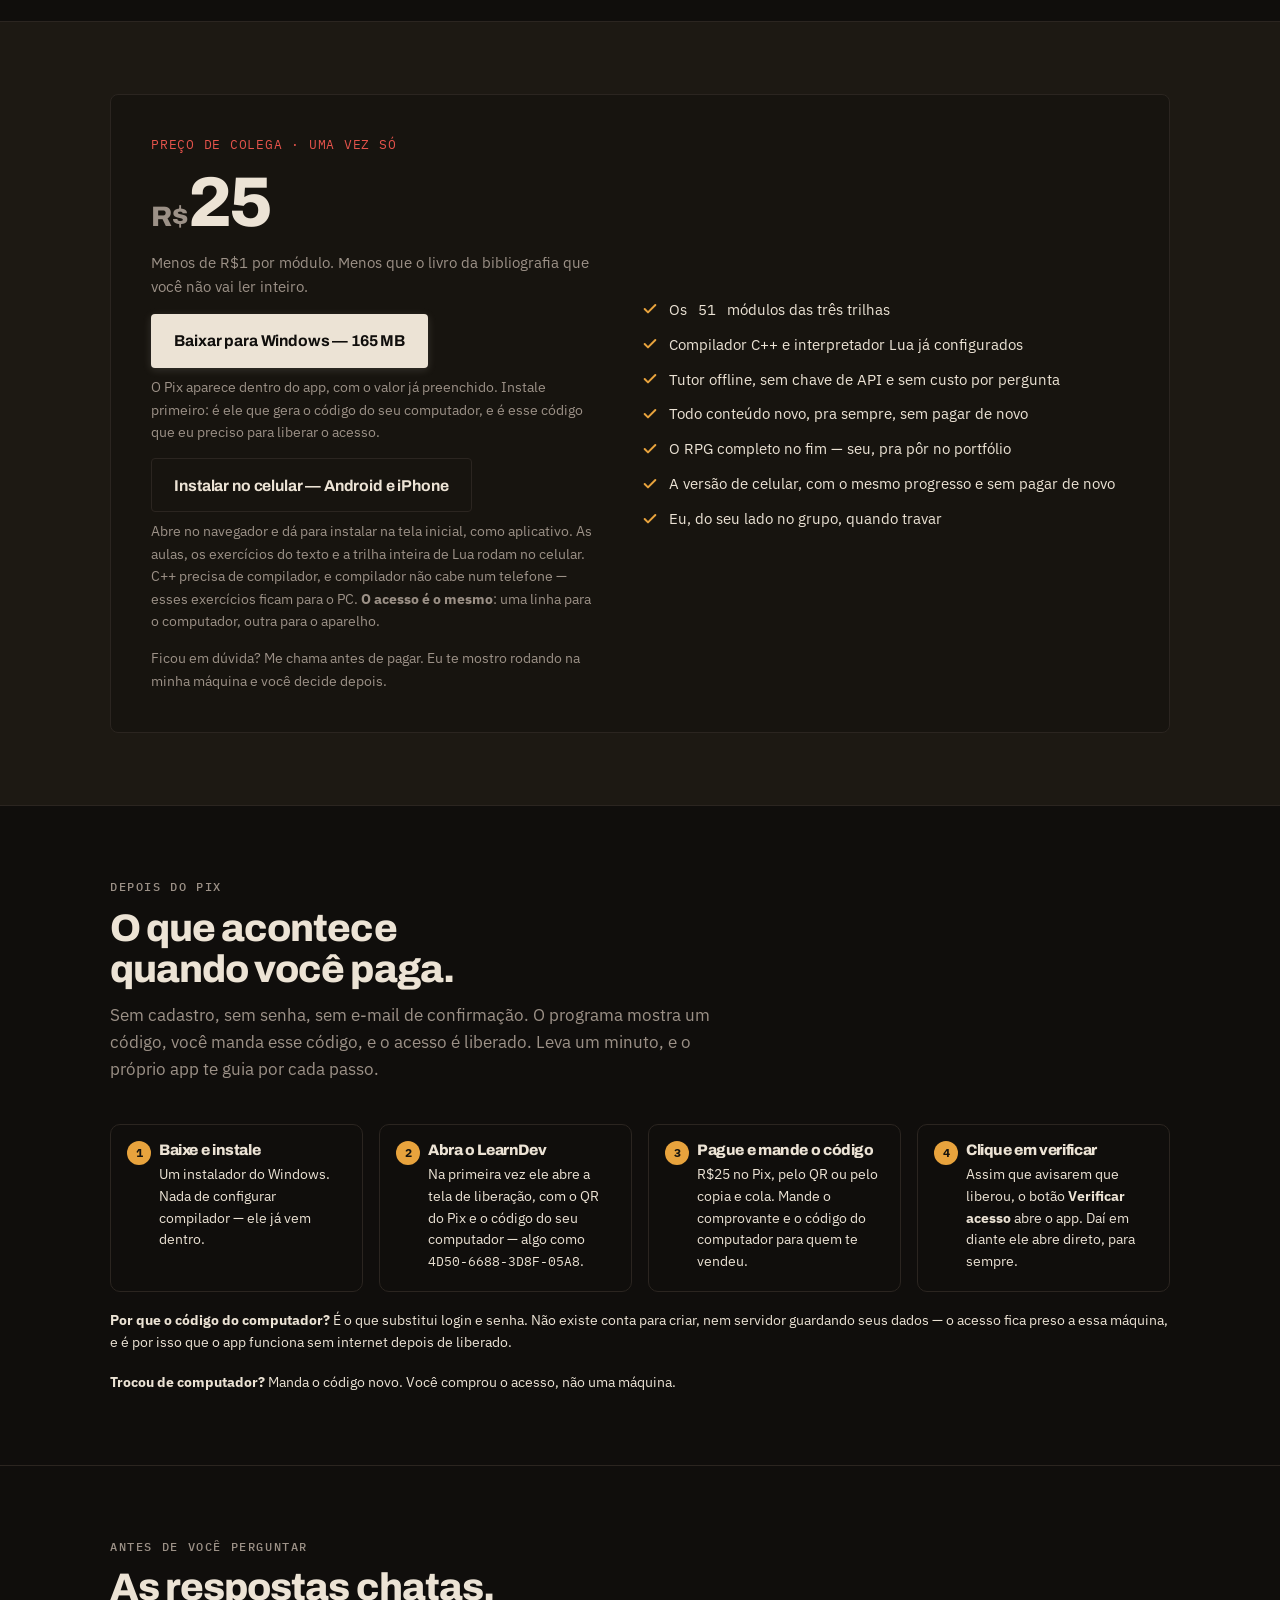
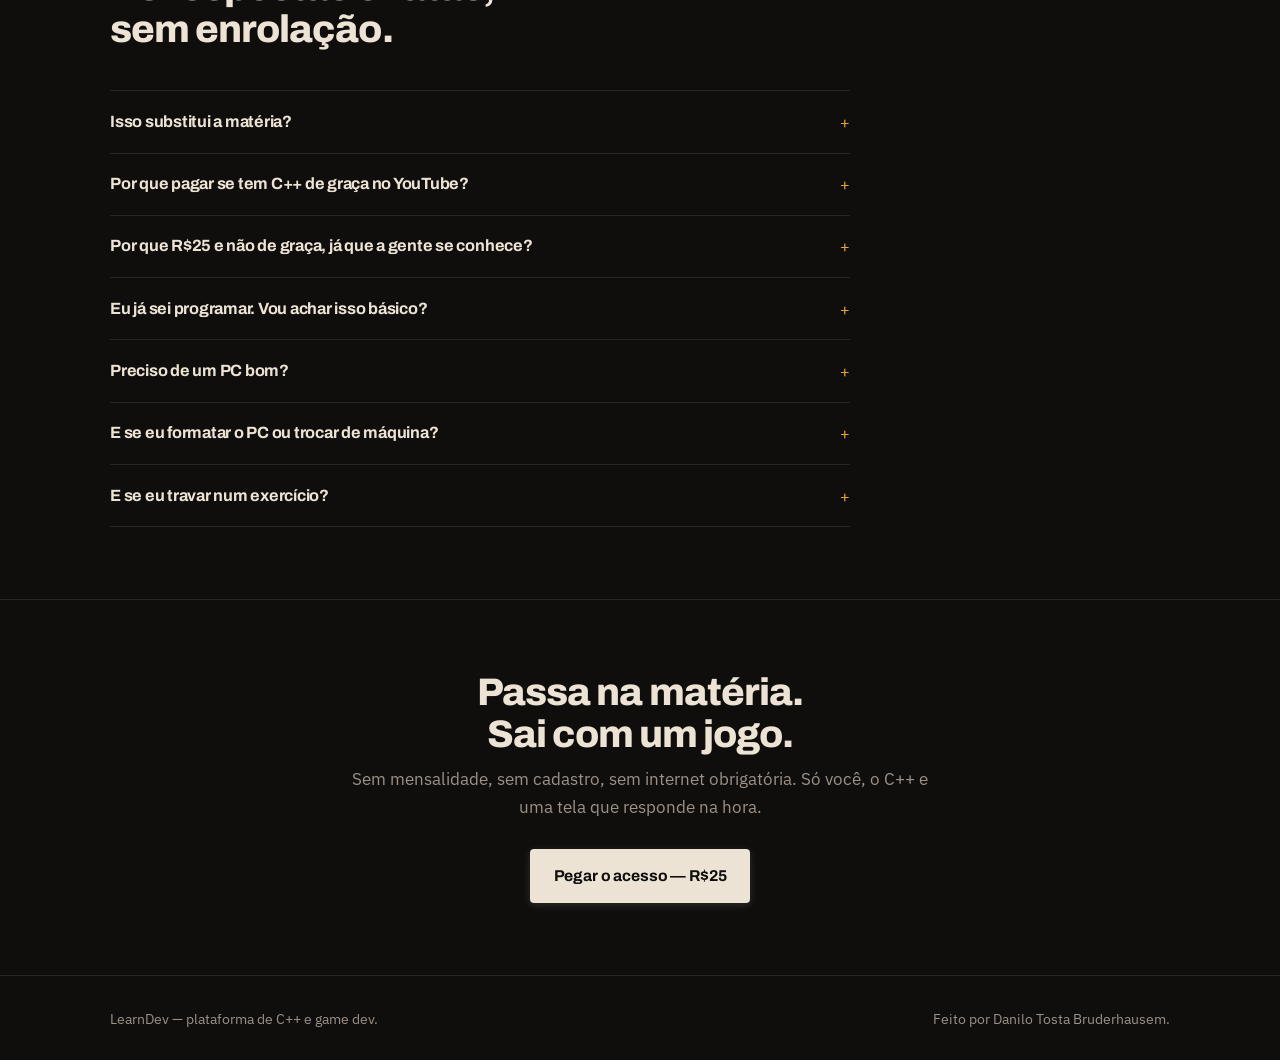
==== commit cc46e0f3: "Conteudo 2026.09.13.2028" ====
--- a/index.html
+++ b/index.html
@@ -3,7 +3,7 @@
 <head>
 <meta charset="utf-8">
 <meta name="viewport" content="width=device-width, initial-scale=1">
-<meta name="description" content="LearnDev — 50 módulos de C++, game dev e Roblox com exercício que compila e corrige na hora. Roda offline, pagamento único.">
+<meta name="description" content="LearnDev — 51 módulos de C++, game dev e Roblox com exercício que compila e corrige na hora. Roda offline, pagamento único.">
 <meta property="og:title" content="LearnDev — Codagem que responde na tela">
 <meta property="og:description" content="Ponteiro, lista encadeada e árvore com o teste corrigindo na hora. E duas trilhas onde o código vira jogo.">
 <meta property="og:type" content="website">
@@ -606,7 +606,7 @@
         </p>
         <div class="acoes">
           <a class="botao botao-cheio" href="#preco">Pegar o acesso — R$25</a>
-          <a class="botao botao-vazio" href="#trilhas">Ver os <span data-conta="total">50</span> módulos</a>
+          <a class="botao botao-vazio" href="#trilhas">Ver os <span data-conta="total">51</span> módulos</a>
           <a class="botao botao-vazio" href="./celular/" style="border-style: dashed;">Abrir no celular</a>
         </div>
         <span class="selo">Pagamento único · Vitalício · Roda no seu PC, sem internet</span>
@@ -676,7 +676,7 @@
   <section id="trilhas">
     <div class="wrap bloco">
       <div class="cabeca">
-        <span class="eyebrow"><span data-conta="total">50</span> módulos prontos, <span data-conta="trilhas">três</span> trilhas</span>
+        <span class="eyebrow"><span data-conta="total">51</span> módulos prontos, <span data-conta="trilhas">três</span> trilhas</span>
         <h2>Uma salva a sua nota. As outras duas te dão o portfólio.</h2>
         <p>
           São independentes — dá pra fazer em paralelo, ou ir direto na que resolve
@@ -689,7 +689,7 @@
         <div class="trilha destaque">
           <div class="trilha-topo">
             <h3>Trilha A — a ementa, resolvida</h3>
-            <span class="trilha-conta"><span data-conta="cpp">20</span> módulos</span>
+            <span class="trilha-conta"><span data-conta="cpp">21</span> módulos</span>
           </div>
           <p>É basicamente Estrutura de Dados, só que com o exercício rodando e o teste te dizendo na hora onde quebrou.</p>
           <ul class="modulos">
@@ -812,7 +812,7 @@
           </p>
         </div>
         <ul class="inclui">
-          <li><svg width="16" height="16" viewBox="0 0 24 24" fill="none" stroke="currentColor" stroke-width="3" stroke-linecap="round" stroke-linejoin="round"><polyline points="20 6 9 17 4 12"></polyline></svg> Os <span data-conta="total">50</span> módulos das três trilhas</li>
+          <li><svg width="16" height="16" viewBox="0 0 24 24" fill="none" stroke="currentColor" stroke-width="3" stroke-linecap="round" stroke-linejoin="round"><polyline points="20 6 9 17 4 12"></polyline></svg> Os <span data-conta="total">51</span> módulos das três trilhas</li>
           <li><svg width="16" height="16" viewBox="0 0 24 24" fill="none" stroke="currentColor" stroke-width="3" stroke-linecap="round" stroke-linejoin="round"><polyline points="20 6 9 17 4 12"></polyline></svg> Compilador C++ e interpretador Lua já configurados</li>
           <li><svg width="16" height="16" viewBox="0 0 24 24" fill="none" stroke="currentColor" stroke-width="3" stroke-linecap="round" stroke-linejoin="round"><polyline points="20 6 9 17 4 12"></polyline></svg> Tutor offline, sem chave de API e sem custo por pergunta</li>
           <li><svg width="16" height="16" viewBox="0 0 24 24" fill="none" stroke="currentColor" stroke-width="3" stroke-linecap="round" stroke-linejoin="round"><polyline points="20 6 9 17 4 12"></polyline></svg> Todo conteúdo novo, pra sempre, sem pagar de novo</li>
@@ -896,7 +896,7 @@
         </details>
         <details>
           <summary>Por que R$25 e não de graça, já que a gente se conhece?</summary>
-          <p>Porque isso levou meses. São <span data-conta="total">50</span> módulos escritos, um compilador embutido, um tutor que funciona offline e um instalador que só funciona. Preço de colega é R$25; o preço de verdade de uma coisa desse tamanho é outro. E, sendo honesto: o que é de graça ninguém abre no dia seguinte.</p>
+          <p>Porque isso levou meses. São <span data-conta="total">51</span> módulos escritos, um compilador embutido, um tutor que funciona offline e um instalador que só funciona. Preço de colega é R$25; o preço de verdade de uma coisa desse tamanho é outro. E, sendo honesto: o que é de graça ninguém abre no dia seguinte.</p>
         </details>
         <details>
           <summary>Eu já sei programar. Vou achar isso básico?</summary>
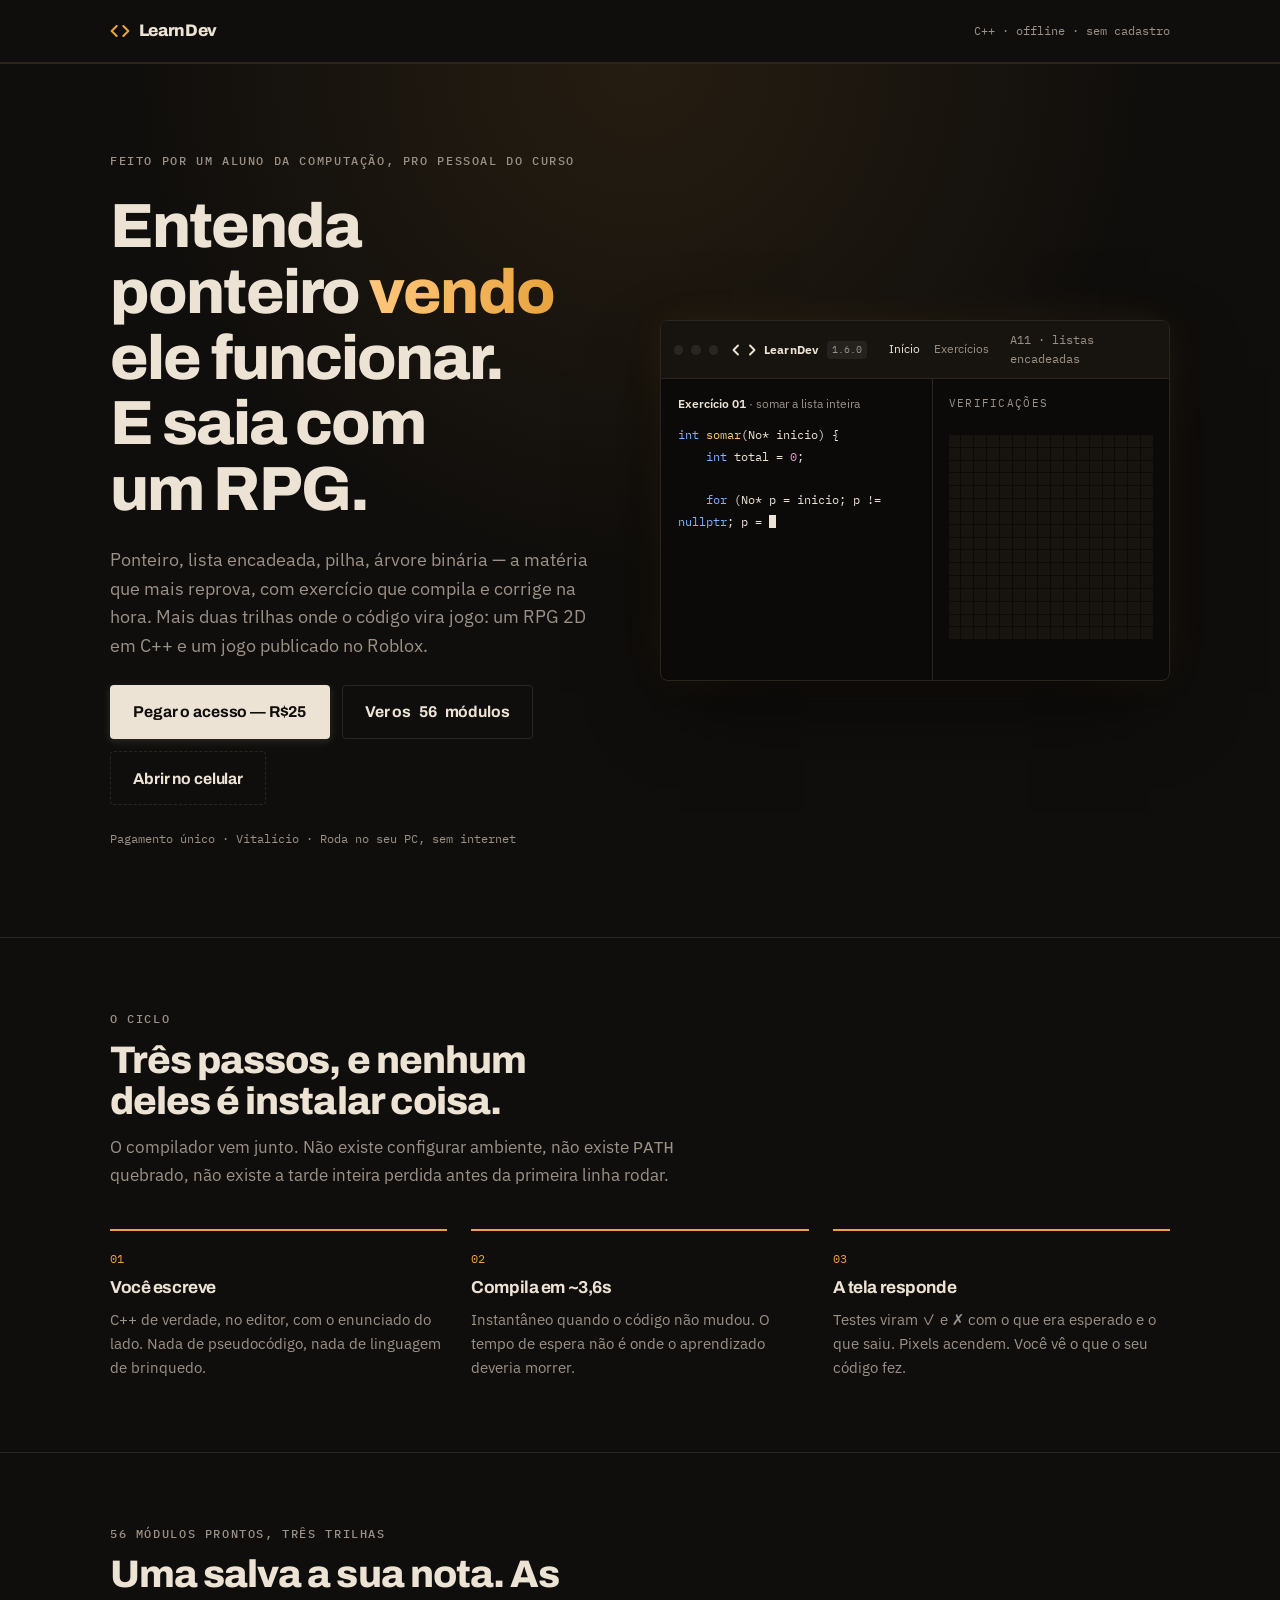
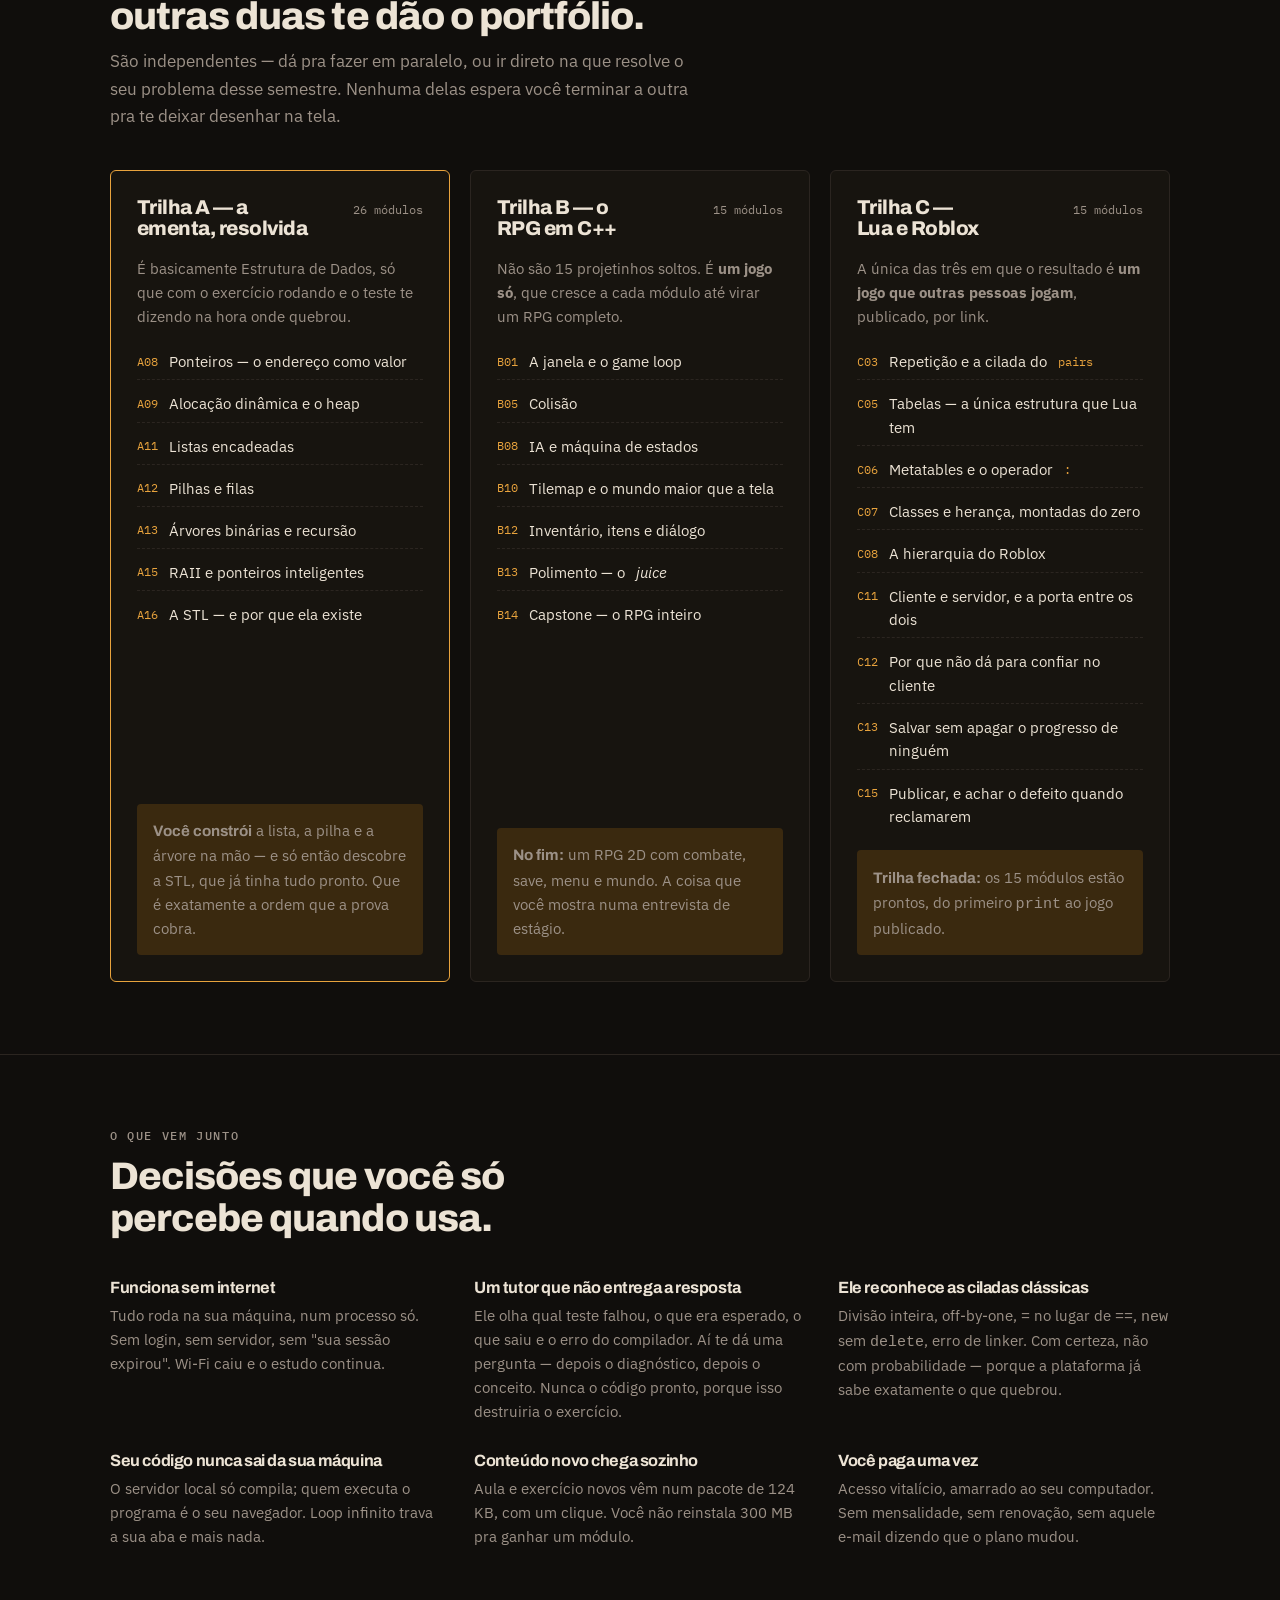
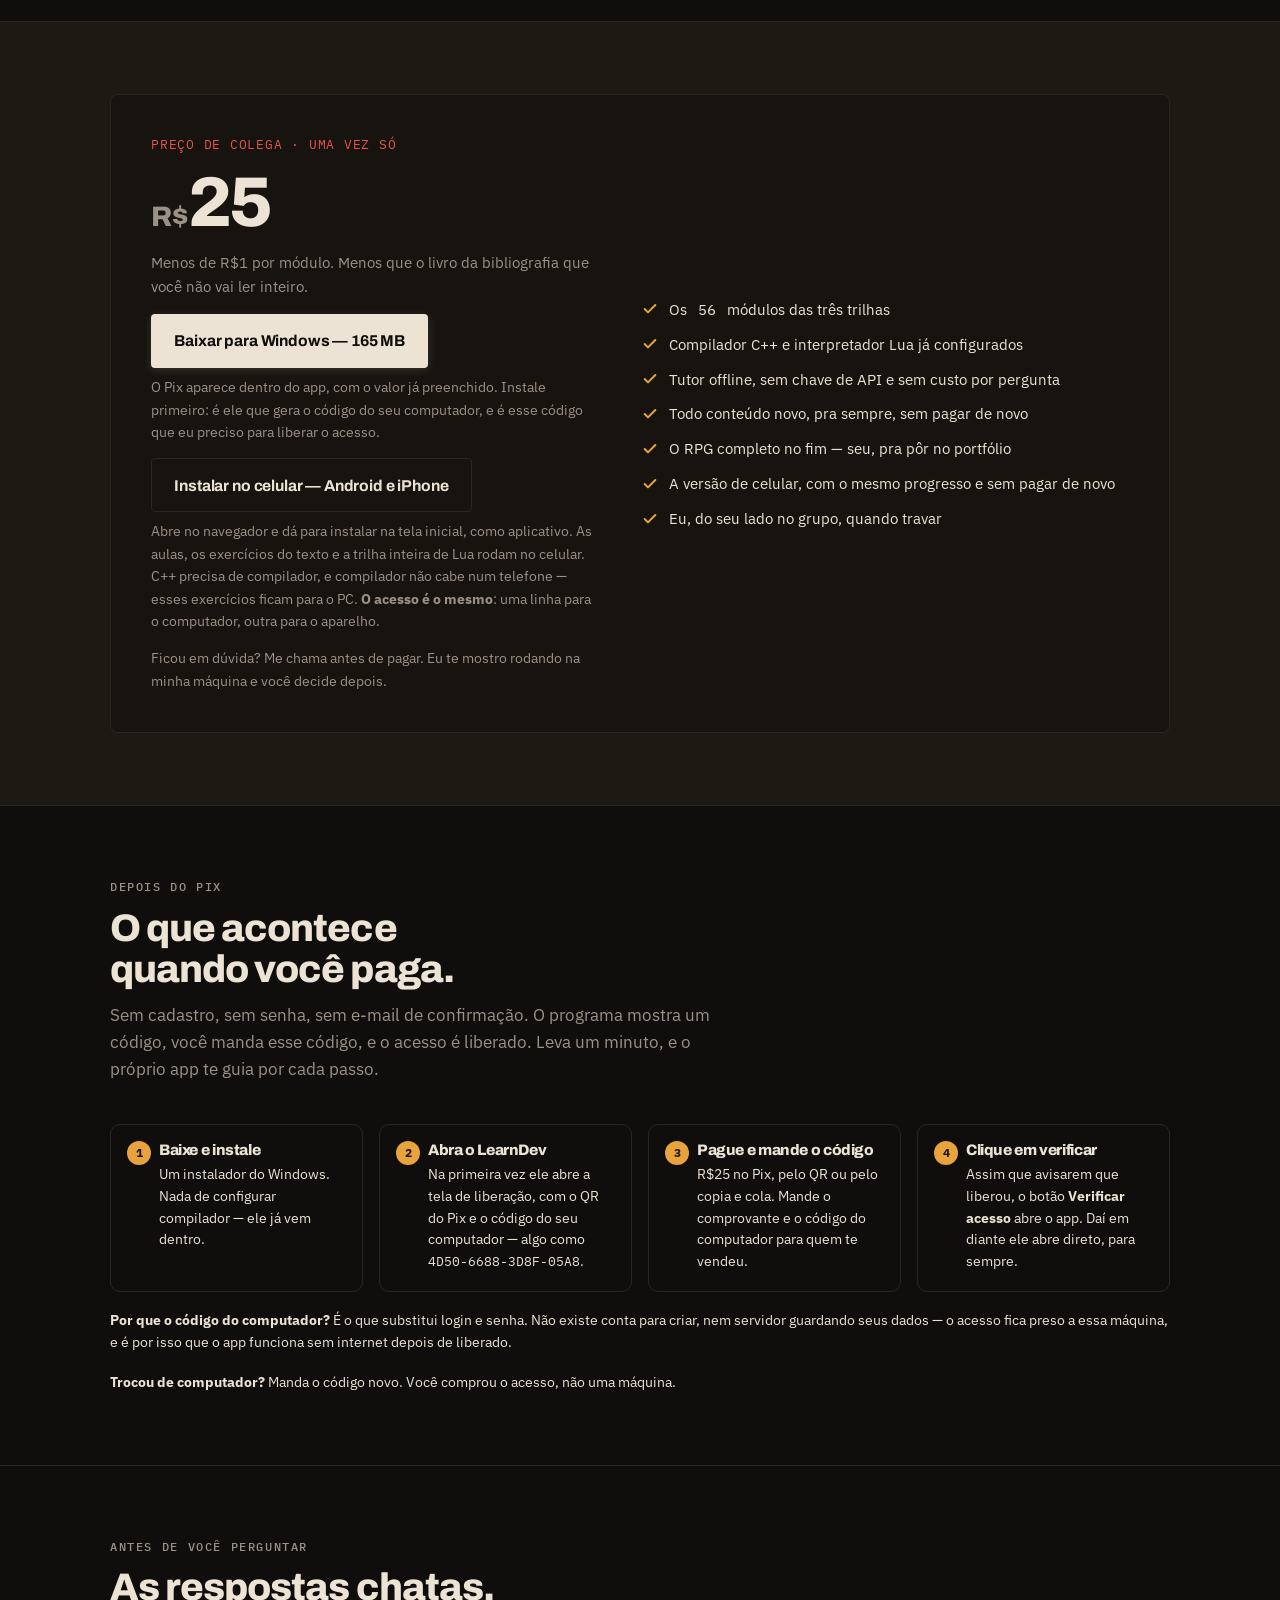
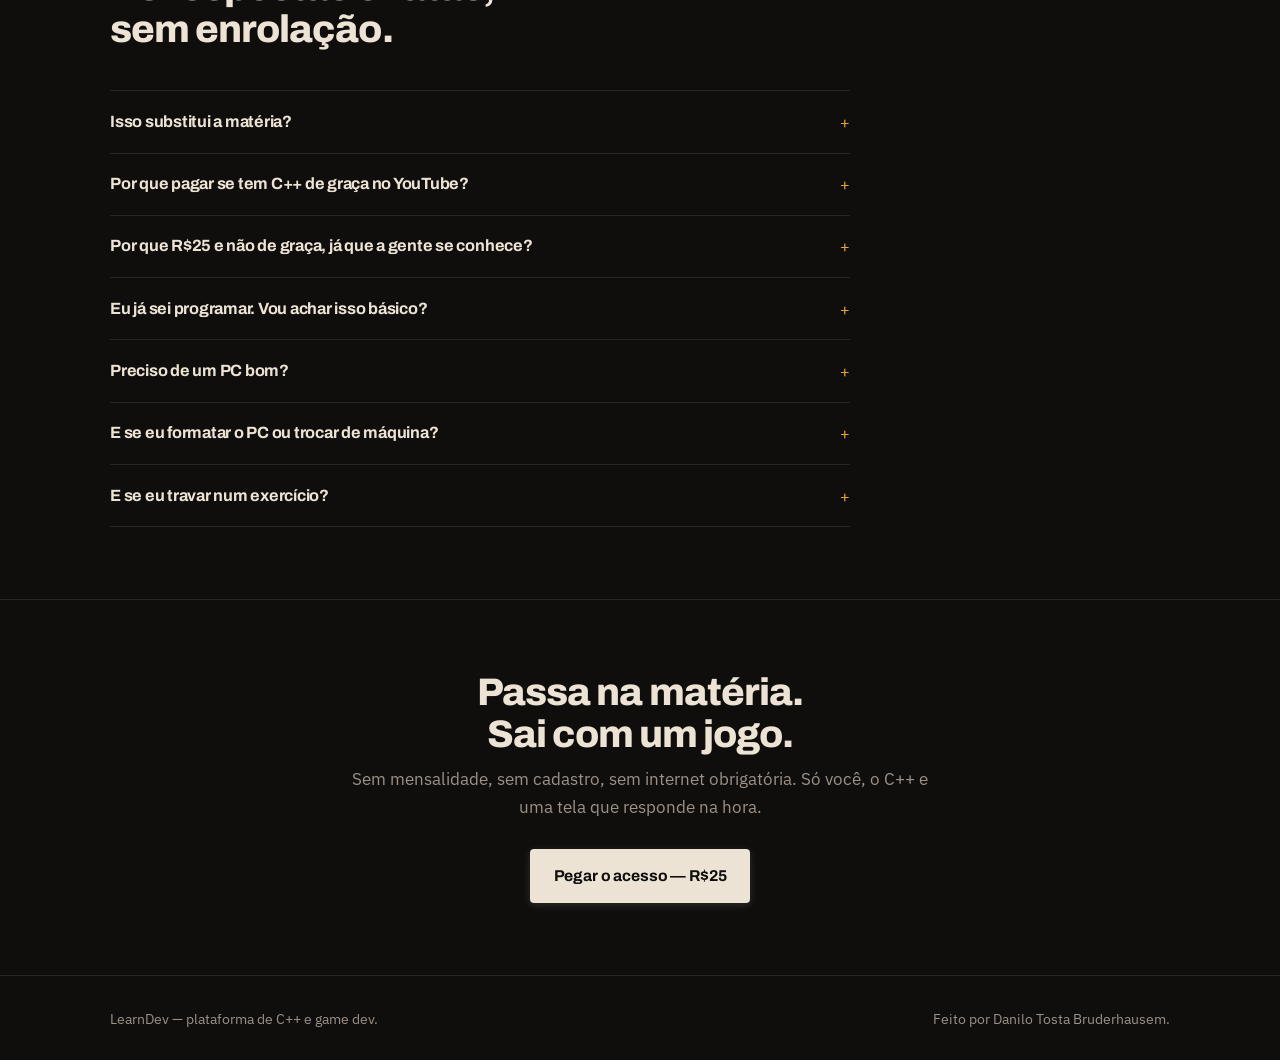
==== commit 1a7fa3d4: "Conteudo 2026.09.15.0021" ====
--- a/index.html
+++ b/index.html
@@ -3,7 +3,7 @@
 <head>
 <meta charset="utf-8">
 <meta name="viewport" content="width=device-width, initial-scale=1">
-<meta name="description" content="LearnDev — 51 módulos de C++, game dev e Roblox com exercício que compila e corrige na hora. Roda offline, pagamento único.">
+<meta name="description" content="LearnDev — 56 módulos de C++, game dev e Roblox com exercício que compila e corrige na hora. Roda offline, pagamento único.">
 <meta property="og:title" content="LearnDev — Codagem que responde na tela">
 <meta property="og:description" content="Ponteiro, lista encadeada e árvore com o teste corrigindo na hora. E duas trilhas onde o código vira jogo.">
 <meta property="og:type" content="website">
@@ -606,7 +606,7 @@
         </p>
         <div class="acoes">
           <a class="botao botao-cheio" href="#preco">Pegar o acesso — R$25</a>
-          <a class="botao botao-vazio" href="#trilhas">Ver os <span data-conta="total">51</span> módulos</a>
+          <a class="botao botao-vazio" href="#trilhas">Ver os <span data-conta="total">56</span> módulos</a>
           <a class="botao botao-vazio" href="./celular/" style="border-style: dashed;">Abrir no celular</a>
         </div>
         <span class="selo">Pagamento único · Vitalício · Roda no seu PC, sem internet</span>
@@ -676,7 +676,7 @@
   <section id="trilhas">
     <div class="wrap bloco">
       <div class="cabeca">
-        <span class="eyebrow"><span data-conta="total">51</span> módulos prontos, <span data-conta="trilhas">três</span> trilhas</span>
+        <span class="eyebrow"><span data-conta="total">56</span> módulos prontos, <span data-conta="trilhas">três</span> trilhas</span>
         <h2>Uma salva a sua nota. As outras duas te dão o portfólio.</h2>
         <p>
           São independentes — dá pra fazer em paralelo, ou ir direto na que resolve
@@ -689,7 +689,7 @@
         <div class="trilha destaque">
           <div class="trilha-topo">
             <h3>Trilha A — a ementa, resolvida</h3>
-            <span class="trilha-conta"><span data-conta="cpp">21</span> módulos</span>
+            <span class="trilha-conta"><span data-conta="cpp">26</span> módulos</span>
           </div>
           <p>É basicamente Estrutura de Dados, só que com o exercício rodando e o teste te dizendo na hora onde quebrou.</p>
           <ul class="modulos">
@@ -812,7 +812,7 @@
           </p>
         </div>
         <ul class="inclui">
-          <li><svg width="16" height="16" viewBox="0 0 24 24" fill="none" stroke="currentColor" stroke-width="3" stroke-linecap="round" stroke-linejoin="round"><polyline points="20 6 9 17 4 12"></polyline></svg> Os <span data-conta="total">51</span> módulos das três trilhas</li>
+          <li><svg width="16" height="16" viewBox="0 0 24 24" fill="none" stroke="currentColor" stroke-width="3" stroke-linecap="round" stroke-linejoin="round"><polyline points="20 6 9 17 4 12"></polyline></svg> Os <span data-conta="total">56</span> módulos das três trilhas</li>
           <li><svg width="16" height="16" viewBox="0 0 24 24" fill="none" stroke="currentColor" stroke-width="3" stroke-linecap="round" stroke-linejoin="round"><polyline points="20 6 9 17 4 12"></polyline></svg> Compilador C++ e interpretador Lua já configurados</li>
           <li><svg width="16" height="16" viewBox="0 0 24 24" fill="none" stroke="currentColor" stroke-width="3" stroke-linecap="round" stroke-linejoin="round"><polyline points="20 6 9 17 4 12"></polyline></svg> Tutor offline, sem chave de API e sem custo por pergunta</li>
           <li><svg width="16" height="16" viewBox="0 0 24 24" fill="none" stroke="currentColor" stroke-width="3" stroke-linecap="round" stroke-linejoin="round"><polyline points="20 6 9 17 4 12"></polyline></svg> Todo conteúdo novo, pra sempre, sem pagar de novo</li>
@@ -896,7 +896,7 @@
         </details>
         <details>
           <summary>Por que R$25 e não de graça, já que a gente se conhece?</summary>
-          <p>Porque isso levou meses. São <span data-conta="total">51</span> módulos escritos, um compilador embutido, um tutor que funciona offline e um instalador que só funciona. Preço de colega é R$25; o preço de verdade de uma coisa desse tamanho é outro. E, sendo honesto: o que é de graça ninguém abre no dia seguinte.</p>
+          <p>Porque isso levou meses. São <span data-conta="total">56</span> módulos escritos, um compilador embutido, um tutor que funciona offline e um instalador que só funciona. Preço de colega é R$25; o preço de verdade de uma coisa desse tamanho é outro. E, sendo honesto: o que é de graça ninguém abre no dia seguinte.</p>
         </details>
         <details>
           <summary>Eu já sei programar. Vou achar isso básico?</summary>
